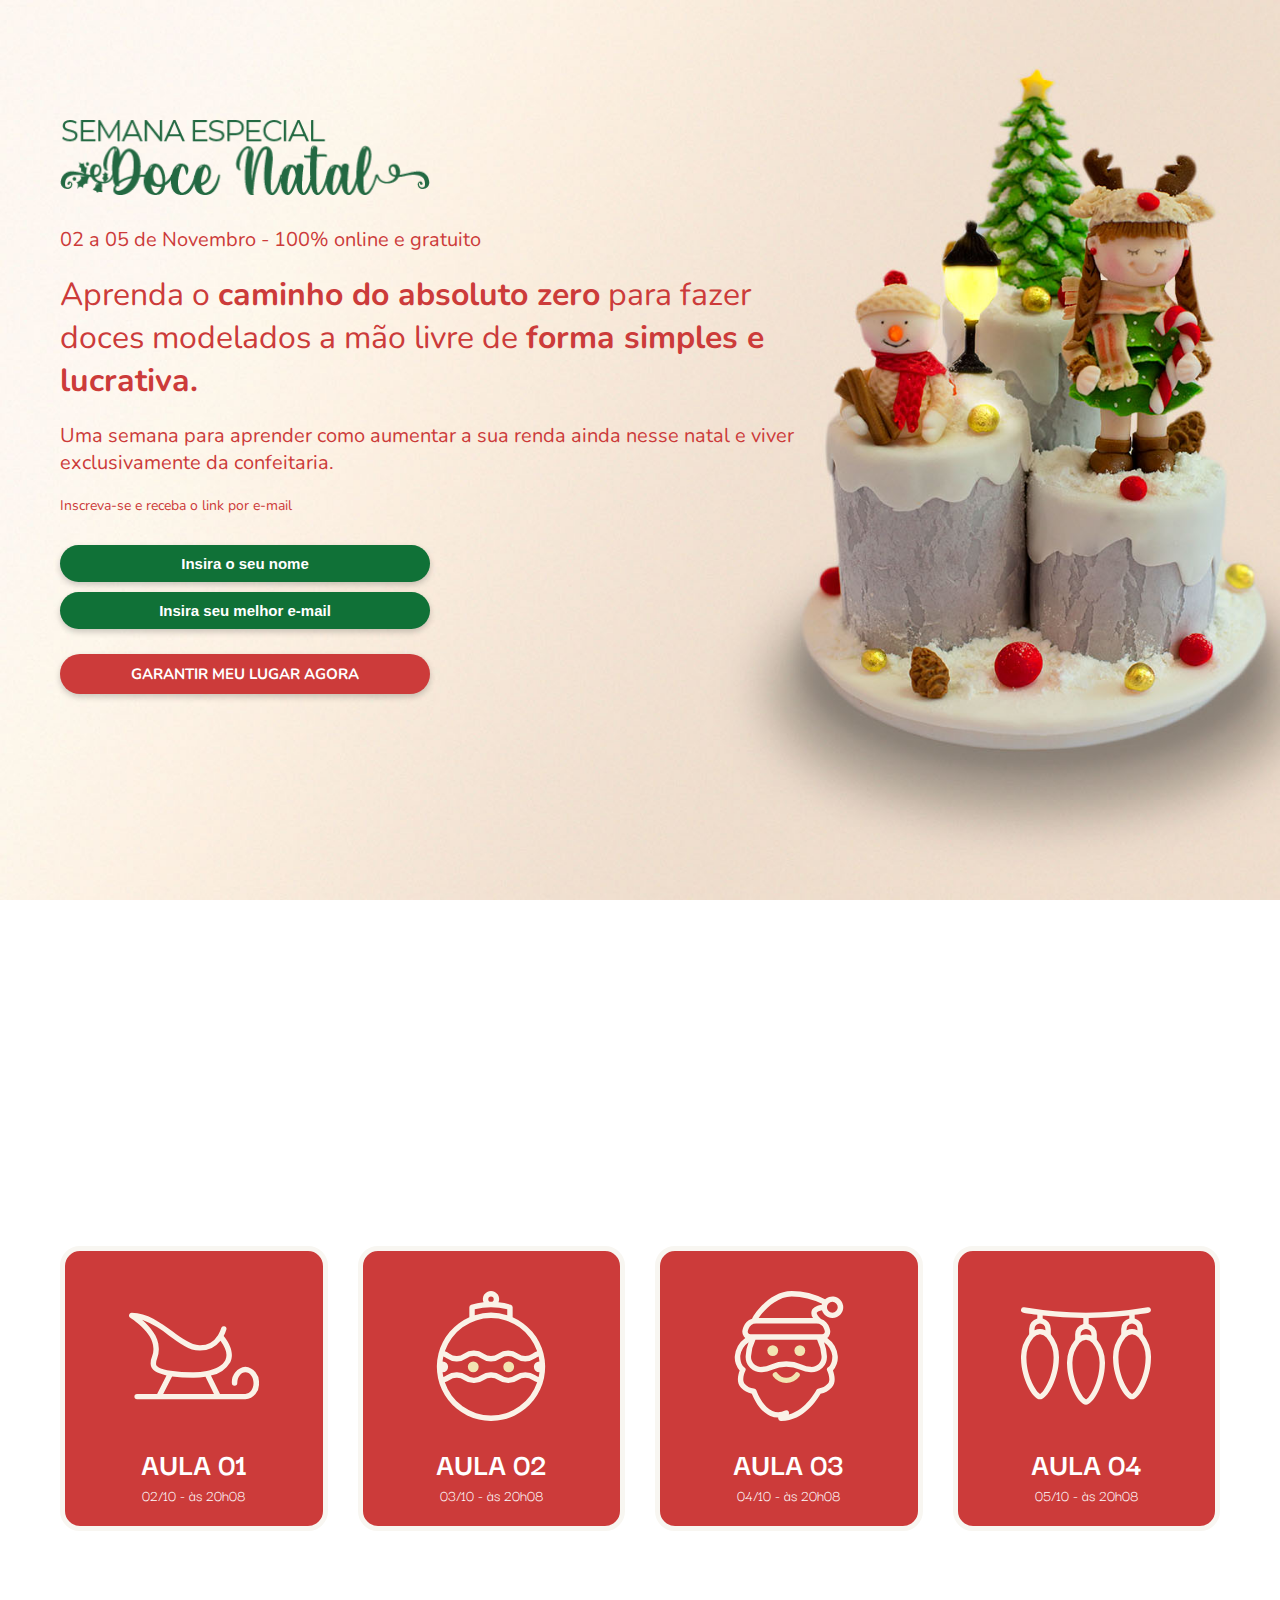
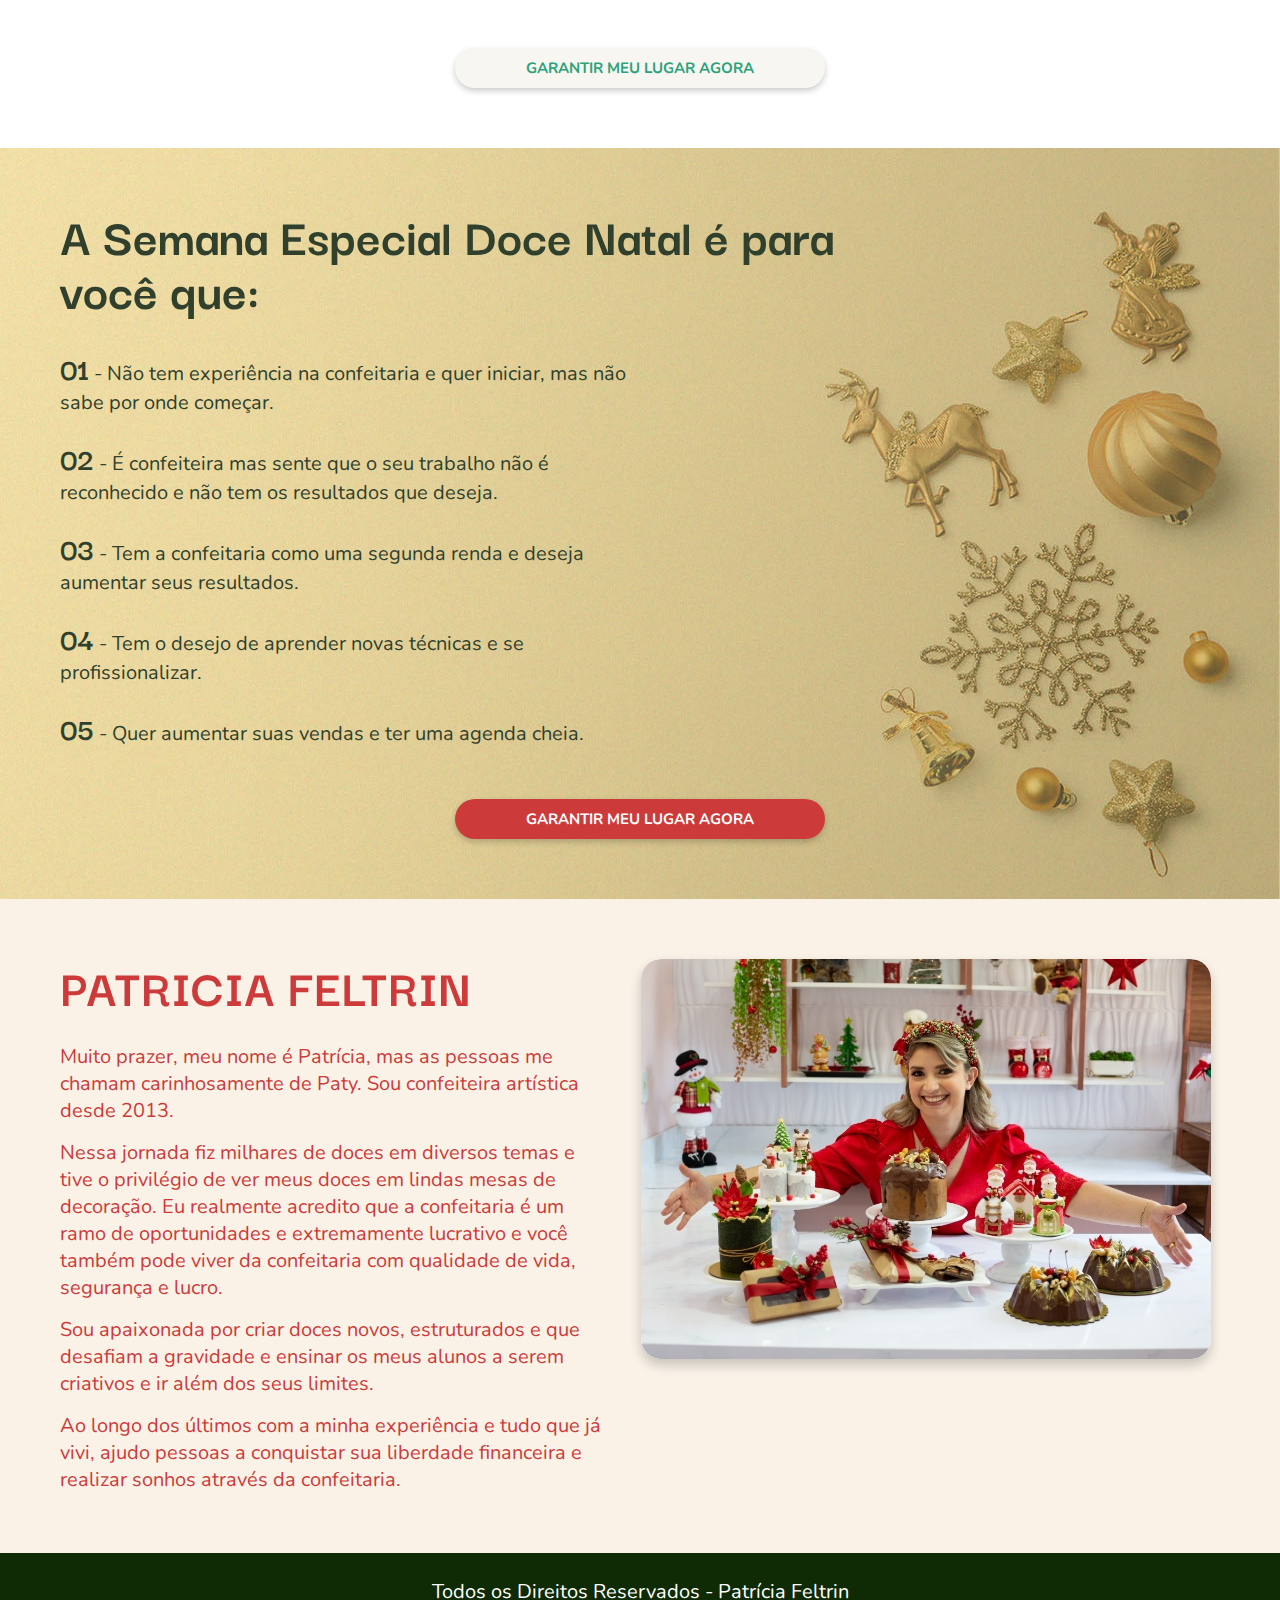
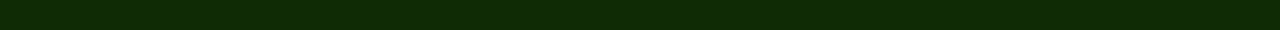
==== inscricao.html @ 96a902b5 "initial commit" ====
<!DOCTYPE html>
<html lang="pt-BR">

<head>
    <meta charset="UTF-8">
    <meta http-equiv="X-UA-Compatible" content="IE=edge">
    <meta name="viewport" content="width=device-width, initial-scale=1.0">
    <link rel="stylesheet" href="css/style.min.css">
    <link rel="preconnect" href="https://fonts.googleapis.com">
    <link rel="preconnect" href="https://fonts.gstatic.com" crossorigin>
    <link href="https://fonts.googleapis.com/css2?family=Darker+Grotesque:wght@400;700;900&family=Nunito:wght@400;500;700&display=swap" rel="stylesheet">
    <meta name="theme-color" content="#FAF2E7">
    <meta name="description" content="Página de inscrição para o evento Semana Especial Doce Natal." />
    <meta name="keywords" content="Doces modelados, curso de doces, confetaria artística, confeitaria, renda extra, faturar confeitaria." />
    <meta property="og:url" content="https://patriciafeltrin.com.br/inscricao" />
    <meta property="og:title" content="Semana Especial Doce Natal" />
    <meta property="og:description" content="Página de inscrição para o evento Semana Especial Doce Natal." />
    <meta property="og:site_name" content="Patricia Feltrin" />
    <meta property="og:image" content="https://patriciafeltrin.com.br/assets/imgs/preview-captura.jpg" />
    <meta property="og:type" content="website" />
    <meta property="og:locale" content="pt_BR" />
    <link rel="icon" href="assets/imgs/favicon-cane.svg" sizes="62x62" type="image/png" />
    <title>Semana Especial Doce Natal</title>
    <!-- Facebook Pixel Code -->
    <script>
        !function (f, b, e, v, n, t, s) {
            if (f.fbq) return; n = f.fbq = function () {
                n.callMethod ?
                    n.callMethod.apply(n, arguments) : n.queue.push(arguments)
            };
            if (!f._fbq) f._fbq = n; n.push = n; n.loaded = !0; n.version = '2.0';
            n.queue = []; t = b.createElement(e); t.async = !0;
            t.src = v; s = b.getElementsByTagName(e)[0];
            s.parentNode.insertBefore(t, s)
        }(window, document, 'script',
            'https://connect.facebook.net/en_US/fbevents.js');
        fbq('init', '236448368024058');
        fbq('track', 'PageView');
    </script>
    <noscript><img height="1" width="1" style="display:none" src="https://www.facebook.com/tr?id=236448368024058&ev=PageView&noscript=1" /></noscript>
    <!-- End Facebook Pixel Code -->
</head>

<body>

    <header class="captura-header" id="save-form">
        <div class="grid-120">
            <div class="captura-header-text">
                <h1><img loading="lazy " src="assets/imgs/logo-green.png" alt="Semana Especial Doce Natal" title="Semana Especial Doce Natal"></h1>
                <p class="captura-text evento-date">02 a 05 de Novembro - 100% online e gratuito</p>
                <p class="captura-sub">Aprenda o <span>caminho do absoluto zero</span> para fazer doces modelados a mão livre de <span class="">forma simples e lucrativa.</span></p>
                <p class="captura-text">Uma semana para aprender como aumentar a sua renda ainda nesse natal e viver exclusivamente da confeitaria.</p>
                <p class="captura-text-small">Inscreva-se e receba o link por e-mail</p>
            </div>
            <div class="grid-120 no-padding">
                <form method="POST" action="https://marquesth2538.activehosted.com/proc.php" id="form_1" class="_form _form_1 _inline-form  _dark" novalidate>
                    <input type="hidden" name="u" value="1" />
                    <input type="hidden" name="f" value="1" />
                    <input type="hidden" name="s" />
                    <input type="hidden" name="c" value="0" />
                    <input type="hidden" name="m" value="0" />
                    <input type="hidden" name="act" value="sub" />
                    <input type="hidden" name="v" value="2" />
                    <div class="_form-content">
                        <div class="_form_element _x69408921 _full_width input-nome ">
                            <div class="_field-wrapper">
                                <input type="text" id="firstname" name="firstname" placeholder="Insira o seu nome" />
                            </div>
                        </div>
                        <div class="_form_element _x46191404 _full_width input-email">
                            <div class="_field-wrapper">
                                <input type="text" id="email" name="email" placeholder="Insira seu melhor e-mail" required />
                            </div>
                        </div>
                        <div class="_button-wrapper _full_width form-button">
                            <button id="_form_1_submit" class="_submit btn-captura" type="submit">
                                Garantir meu lugar agora
                            </button>
                        </div>
                        <div class="_clear-element">
                        </div>
                    </div>
                    <div class="_form-thank-you" style="display:none;">
                    </div>
                </form>
            </div>
        </div>
    </header>

    <section class="section-semana">
        <div class="grid-120">
            <div class="section-semana-text">
                <h1 class="captura-title">Entenda como essa semana pode te ajudar</h1>
                <p class="captura-text">O Natal é uma data <span class="captura-bold">extremamente lucrativa</span> e ainda dá tempo de terminar esse ano com o <span class="captura-bold">pé direito e grandes resultados</span></p>
                <p class="captura-text">Aprender a modelar doces a mão livre pode ser mais fácil do que você imagina, mesmo para quem está iniciando do <span class="captura-bold">absoluto zero.</span></p>
            </div>
            <ul class="semana-list">
                <li class="semana-item">
                    <img loading="lazy" src="assets/imgs/treno.svg" alt="Imagem aula 01">
                    <p class="item-title">Aula 01</p>
                    <p class="item-text">02/10 - às 20h08</p>
                </li>
                <li class="semana-item">
                    <img loading="lazy" src="assets/imgs/bolinha.svg" alt="Imagem aula 02">
                    <p class="item-title">Aula 02</p>
                    <p class="item-text">03/10 - às 20h08</p>
                </li>
                <li class="semana-item">
                    <img loading="lazy" src="assets/imgs/noel.svg" alt="Imagem aula 03">
                    <p class="item-title">Aula 03</p>
                    <p class="item-text">04/10 - às 20h08</p>
                </li>
                <li class="semana-item">
                    <img loading="lazy" src="assets/imgs/lights.svg" alt="Imagem aula 04">
                    <p class="item-title">Aula 04</p>
                    <p class="item-text">05/10 - às 20h08</p>
                </li>
            </ul>
            <p class="captura-text">É justamente isso que você vai aprender na Semana Especial Doce Natal.</p>
            <a href="#save-form" class="btn-captura btn-green" rel="noopener" data-scroll="scroll">Garantir meu lugar agora</a>
        </div>
    </section>

    <section class="section-persona">
        <div class="grid-120">
            <h1 class="captura-title">A Semana Especial Doce Natal é para você que:</h1>
            <ul class="persona-lista">
                <li class="persona-item">
                    <p class="captura-text"><span>01</span> - Não tem experiência na confeitaria e quer iniciar, mas não sabe por onde começar.</p>
                </li>
                <li class="persona-item">
                    <p class="captura-text"><span>02</span> - É confeiteira mas sente que o seu trabalho não é reconhecido e não tem os resultados que deseja.</p>
                </li>
                <li class="persona-item">
                    <p class="captura-text"><span>03</span> - Tem a confeitaria como uma segunda renda e deseja aumentar seus resultados.</p>
                </li>
                <li class="persona-item">
                    <p class="captura-text"><span>04</span> - Tem o desejo de aprender novas técnicas e se profissionalizar.</p>
                </li>
                <li class="persona-item">
                    <p class="captura-text"><span>05</span> - Quer aumentar suas vendas e ter uma agenda cheia.</p>
                </li>
            </ul>
            <a href="#save-form" class="btn-captura" rel="noopener" data-scroll="scroll">Garantir meu lugar agora</a>
        </div>

    </section>

    <section class="section-captura-sobre">
        <div class="grid-120">
            <div class="section-sobre-text">
                <h1 class="captura-title">Patricia Feltrin</h1>
                <p class="captura-text">Muito prazer, meu nome é Patrícia, mas as pessoas me chamam carinhosamente de Paty. Sou confeiteira artística desde 2013.</p>
                <p class="captura-text">Nessa jornada fiz milhares de doces em diversos temas e tive o privilégio de ver meus doces em lindas mesas de decoração. Eu realmente acredito que a confeitaria é um ramo de oportunidades e extremamente lucrativo e você também pode viver da confeitaria com qualidade de vida, segurança e lucro.</p>
                <p class="captura-text">Sou apaixonada por criar doces novos, estruturados e que desafiam a gravidade e ensinar os meus alunos a serem criativos e ir além dos seus limites.</p>
                <p class="captura-text">Ao longo dos últimos com a minha experiência e tudo que já vivi, ajudo pessoas a conquistar sua liberdade financeira e realizar sonhos através da confeitaria.</p>
            </div>
            <img src="assets/imgs/expert.jpg" alt="Patricia Feltrin">
        </div>
    </section>

    <footer>Todos os Direitos Reservados - Patrícia Feltrin</footer>
    <script src="js/main.js"></script>
    <script type="text/javascript">
        window.cfields = [];
        window._show_thank_you = function (id, message, trackcmp_url, email) {
            var form = document.getElementById('_form_' + id + '_'), thank_you = form.querySelector('._form-thank-you');
            form.querySelector('._form-content').style.display = 'none';
            thank_you.innerHTML = message;
            thank_you.style.display = 'block';
            const vgoAlias = typeof visitorGlobalObjectAlias === 'undefined' ? 'vgo' : visitorGlobalObjectAlias;
            var visitorObject = window[vgoAlias];
            if (email && typeof visitorObject !== 'undefined') {
                visitorObject('setEmail', email);
                visitorObject('update');
            } else if (typeof (trackcmp_url) != 'undefined' && trackcmp_url) {
                // Site tracking URL to use after inline form submission.
                _load_script(trackcmp_url);
            }
            if (typeof window._form_callback !== 'undefined') window._form_callback(id);
        };
        window._show_error = function (id, message, html) {
            var form = document.getElementById('_form_' + id + '_'), err = document.createElement('div'), button = form.querySelector('button'), old_error = form.querySelector('._form_error');
            if (old_error) old_error.parentNode.removeChild(old_error);
            err.innerHTML = message;
            err.className = '_error-inner _form_error _no_arrow';
            var wrapper = document.createElement('div');
            wrapper.className = '_form-inner';
            wrapper.appendChild(err);
            button.parentNode.insertBefore(wrapper, button);
            document.querySelector('[id^="_form"][id$="_submit"]').disabled = false;
            if (html) {
                var div = document.createElement('div');
                div.className = '_error-html';
                div.innerHTML = html;
                err.appendChild(div);
            }
        };
        window._load_script = function (url, callback) {
            var head = document.querySelector('head'), script = document.createElement('script'), r = false;
            script.type = 'text/javascript';
            script.charset = 'utf-8';
            script.src = url;
            if (callback) {
                script.onload = script.onreadystatechange = function () {
                    if (!r && (!this.readyState || this.readyState == 'complete')) {
                        r = true;
                        callback();
                    }
                };
            }
            head.appendChild(script);
        };
        (function () {
            if (window.location.search.search("excludeform") !== -1) return false;
            var getCookie = function (name) {
                var match = document.cookie.match(new RegExp('(^|; )' + name + '=([^;]+)'));
                return match ? match[2] : null;
            }
            var setCookie = function (name, value) {
                var now = new Date();
                var time = now.getTime();
                var expireTime = time + 1000 * 60 * 60 * 24 * 365;
                now.setTime(expireTime);
                document.cookie = name + '=' + value + '; expires=' + now + ';path=/';
            }
            var addEvent = function (element, event, func) {
                if (element.addEventListener) {
                    element.addEventListener(event, func);
                } else {
                    var oldFunc = element['on' + event];
                    element['on' + event] = function () {
                        oldFunc.apply(this, arguments);
                        func.apply(this, arguments);
                    };
                }
            }
            var _removed = false;
            var form_to_submit = document.getElementById('_form_1_');
            var allInputs = form_to_submit.querySelectorAll('input, select, textarea'), tooltips = [], submitted = false;

            var getUrlParam = function (name) {
                var regexStr = '[\?&]' + name + '=([^&#]*)';
                var results = new RegExp(regexStr, 'i').exec(window.location.href);
                return results != undefined ? decodeURIComponent(results[1]) : false;
            };

            for (var i = 0; i < allInputs.length; i++) {
                var regexStr = "field\\[(\\d+)\\]";
                var results = new RegExp(regexStr).exec(allInputs[i].name);
                if (results != undefined) {
                    allInputs[i].dataset.name = window.cfields[results[1]];
                } else {
                    allInputs[i].dataset.name = allInputs[i].name;
                }
                var fieldVal = getUrlParam(allInputs[i].dataset.name);

                if (fieldVal) {
                    if (allInputs[i].dataset.autofill === "false") {
                        continue;
                    }
                    if (allInputs[i].type == "radio" || allInputs[i].type == "checkbox") {
                        if (allInputs[i].value == fieldVal) {
                            allInputs[i].checked = true;
                        }
                    } else {
                        allInputs[i].value = fieldVal;
                    }
                }
            }

            var remove_tooltips = function () {
                for (var i = 0; i < tooltips.length; i++) {
                    tooltips[i].tip.parentNode.removeChild(tooltips[i].tip);
                }
                tooltips = [];
            };
            var remove_tooltip = function (elem) {
                for (var i = 0; i < tooltips.length; i++) {
                    if (tooltips[i].elem === elem) {
                        tooltips[i].tip.parentNode.removeChild(tooltips[i].tip);
                        tooltips.splice(i, 1);
                        return;
                    }
                }
            };
            var create_tooltip = function (elem, text) {
                var tooltip = document.createElement('div'), arrow = document.createElement('div'), inner = document.createElement('div'), new_tooltip = {};
                if (elem.type != 'radio' && elem.type != 'checkbox') {
                    tooltip.className = '_error';
                    arrow.className = '_error-arrow';
                    inner.className = '_error-inner';
                    inner.innerHTML = text;
                    tooltip.appendChild(arrow);
                    tooltip.appendChild(inner);
                    elem.parentNode.appendChild(tooltip);
                } else {
                    tooltip.className = '_error-inner _no_arrow';
                    tooltip.innerHTML = text;
                    elem.parentNode.insertBefore(tooltip, elem);
                    new_tooltip.no_arrow = true;
                }
                new_tooltip.tip = tooltip;
                new_tooltip.elem = elem;
                tooltips.push(new_tooltip);
                return new_tooltip;
            };
            var resize_tooltip = function (tooltip) {
                var rect = tooltip.elem.getBoundingClientRect();
                var doc = document.documentElement, scrollPosition = rect.top - ((window.pageYOffset || doc.scrollTop) - (doc.clientTop || 0));
                if (scrollPosition < 40) {
                    tooltip.tip.className = tooltip.tip.className.replace(/ ?(_above|_below) ?/g, '') + ' _below';
                } else {
                    tooltip.tip.className = tooltip.tip.className.replace(/ ?(_above|_below) ?/g, '') + ' _above';
                }
            };
            var resize_tooltips = function () {
                if (_removed) return;
                for (var i = 0; i < tooltips.length; i++) {
                    if (!tooltips[i].no_arrow) resize_tooltip(tooltips[i]);
                }
            };
            var validate_field = function (elem, remove) {
                var tooltip = null, value = elem.value, no_error = true;
                remove ? remove_tooltip(elem) : false;
                if (elem.type != 'checkbox') elem.className = elem.className.replace(/ ?_has_error ?/g, '');
                if (elem.getAttribute('required') !== null) {
                    if (elem.type == 'radio' || (elem.type == 'checkbox' && /any/.test(elem.className))) {
                        var elems = form_to_submit.elements[elem.name];
                        if (!(elems instanceof NodeList || elems instanceof HTMLCollection) || elems.length <= 1) {
                            no_error = elem.checked;
                        }
                        else {
                            no_error = false;
                            for (var i = 0; i < elems.length; i++) {
                                if (elems[i].checked) no_error = true;
                            }
                        }
                        if (!no_error) {
                            tooltip = create_tooltip(elem, "Por favor, selecione uma opção.");
                        }
                    } else if (elem.type == 'checkbox') {
                        var elems = form_to_submit.elements[elem.name], found = false, err = [];
                        no_error = true;
                        for (var i = 0; i < elems.length; i++) {
                            if (elems[i].getAttribute('required') === null) continue;
                            if (!found && elems[i] !== elem) return true;
                            found = true;
                            elems[i].className = elems[i].className.replace(/ ?_has_error ?/g, '');
                            if (!elems[i].checked) {
                                no_error = false;
                                elems[i].className = elems[i].className + ' _has_error';
                                err.push("Marcar %s é necessário".replace("%s", elems[i].value));
                            }
                        }
                        if (!no_error) {
                            tooltip = create_tooltip(elem, err.join('<br/>'));
                        }
                    } else if (elem.tagName == 'SELECT') {
                        var selected = true;
                        if (elem.multiple) {
                            selected = false;
                            for (var i = 0; i < elem.options.length; i++) {
                                if (elem.options[i].selected) {
                                    selected = true;
                                    break;
                                }
                            }
                        } else {
                            for (var i = 0; i < elem.options.length; i++) {
                                if (elem.options[i].selected && !elem.options[i].value) {
                                    selected = false;
                                }
                            }
                        }
                        if (!selected) {
                            elem.className = elem.className + ' _has_error';
                            no_error = false;
                            tooltip = create_tooltip(elem, "Por favor, selecione uma opção.");
                        }
                    } else if (value === undefined || value === null || value === '') {
                        elem.className = elem.className + ' _has_error';
                        no_error = false;
                        tooltip = create_tooltip(elem, "Este campo é necessário.");
                    }
                }
                if (no_error && elem.name == 'email') {
                    if (!value.match(/^[\+_a-z0-9-'&=]+(\.[\+_a-z0-9-']+)*@[a-z0-9-]+(\.[a-z0-9-]+)*(\.[a-z]{2,})$/i)) {
                        elem.className = elem.className + ' _has_error';
                        no_error = false;
                        tooltip = create_tooltip(elem, "Digite um e-mail válido");
                    }
                }
                if (no_error && /date_field/.test(elem.className)) {
                    if (!value.match(/^\d\d\d\d-\d\d-\d\d$/)) {
                        elem.className = elem.className + ' _has_error';
                        no_error = false;
                        tooltip = create_tooltip(elem, "Digite uma data válida.");
                    }
                }
                tooltip ? resize_tooltip(tooltip) : false;
                return no_error;
            };
            var needs_validate = function (el) {
                if (el.getAttribute('required') !== null) {
                    return true
                }
                if (el.name === 'email' && el.value !== "") {
                    return true
                }
                return false
            };
            var validate_form = function (e) {
                var err = form_to_submit.querySelector('._form_error'), no_error = true;
                if (!submitted) {
                    submitted = true;
                    for (var i = 0, len = allInputs.length; i < len; i++) {
                        var input = allInputs[i];
                        if (needs_validate(input)) {
                            if (input.type == 'text') {
                                addEvent(input, 'blur', function () {
                                    this.value = this.value.trim();
                                    validate_field(this, true);
                                });
                                addEvent(input, 'input', function () {
                                    validate_field(this, true);
                                });
                            } else if (input.type == 'radio' || input.type == 'checkbox') {
                                (function (el) {
                                    var radios = form_to_submit.elements[el.name];
                                    for (var i = 0; i < radios.length; i++) {
                                        addEvent(radios[i], 'click', function () {
                                            validate_field(el, true);
                                        });
                                    }
                                })(input);
                            } else if (input.tagName == 'SELECT') {
                                addEvent(input, 'change', function () {
                                    validate_field(this, true);
                                });
                            } else if (input.type == 'textarea') {
                                addEvent(input, 'input', function () {
                                    validate_field(this, true);
                                });
                            }
                        }
                    }
                }
                remove_tooltips();
                for (var i = 0, len = allInputs.length; i < len; i++) {
                    var elem = allInputs[i];
                    if (needs_validate(elem)) {
                        if (elem.tagName.toLowerCase() !== "select") {
                            elem.value = elem.value.trim();
                        }
                        validate_field(elem) ? true : no_error = false;
                    }
                }
                if (!no_error && e) {
                    e.preventDefault();
                }
                resize_tooltips();
                return no_error;
            };
            addEvent(window, 'resize', resize_tooltips);
            addEvent(window, 'scroll', resize_tooltips);
            window._old_serialize = null;
            if (typeof serialize !== 'undefined') window._old_serialize = window.serialize;
            _load_script("//d3rxaij56vjege.cloudfront.net/form-serialize/0.3/serialize.min.js", function () {
                window._form_serialize = window.serialize;
                if (window._old_serialize) window.serialize = window._old_serialize;
            });
            var form_submit = function (e) {
                e.preventDefault();
                if (validate_form()) {
                    // use this trick to get the submit button & disable it using plain javascript
                    document.querySelector('#_form_1_submit').disabled = true;
                    var serialized = _form_serialize(document.getElementById('_form_1_')).replace(/%0A/g, '\\n');
                    var err = form_to_submit.querySelector('._form_error');
                    err ? err.parentNode.removeChild(err) : false;
                    _load_script('https://marquesth2538.activehosted.com/proc.php?' + serialized + '&jsonp=true');
                }
                return false;
            };
            addEvent(form_to_submit, 'submit', form_submit);
        })();

    </script>

</body>

</html>
---- css/style.min.css ----
*{margin:0;padding:0;-webkit-box-sizing:border-box;box-sizing:border-box}html{font-size:62.5%}body{width:100%;font-size:1.6rem}li,ol,ul{list-style:none}a{text-decoration:none}.mask-svg{position:absolute;width:0;height:0}h1,h2,h3{font-family:"Darker Grotesque",Arial,Helvetica,sans-serif;color:#fff}p{font-family:Nunito,sans-serif;color:#fff}.grid-120{width:100%;max-width:120rem;margin:0 auto;padding:0 2rem}.grid-container{width:100%;max-width:158rem;margin:0 auto;padding:0 2rem}.btn{display:-webkit-box;display:-ms-flexbox;display:flex;-webkit-box-pack:center;-ms-flex-pack:center;justify-content:center;-webkit-box-align:center;-ms-flex-align:center;align-items:center;max-width:42rem;min-height:6rem;padding:2rem;background:#2aa27a;line-height:1;font-size:3.2rem;font-family:"Darker Grotesque",Arial,Helvetica,sans-serif;font-weight:900;text-align:center;text-transform:uppercase;color:#f8f6f1;-webkit-box-shadow:0 15px 35px #0000001a;box-shadow:0 15px 35px #0000001a;border-radius:14px;-webkit-transition:background .15s ease-in-out;transition:background .15s ease-in-out}.btn:hover{background:#36d6a1}.shadow-wrap{position:relative;-webkit-filter:drop-shadow(0 20px 20px rgba(0, 0, 0, .102));filter:drop-shadow(0 20px 20px rgba(0, 0, 0, .102));z-index:10}.shadow-wrap-2{position:relative;-webkit-filter:drop-shadow(0 20px 20px rgba(0, 0, 0, .25));filter:drop-shadow(0 20px 20px rgba(0, 0, 0, .25));z-index:8}.shadow-wrap-3{position:relative;-webkit-filter:drop-shadow(0 -20px 20px rgba(0, 0, 0, .2));filter:drop-shadow(0 -20px 20px rgba(0, 0, 0, .2));z-index:10}.header-vendas{display:-webkit-box;display:-ms-flexbox;display:flex;min-height:120rem;background:url(../assets/imgs/herobg.jpg);background-repeat:no-repeat;background-position:55% center;-webkit-clip-path:url(#dobra1);clip-path:url(#dobra1)}.promessa{margin-top:20rem}.promessa-text{max-width:70rem}.title{font-family:"Darker Grotesque",Arial,Helvetica,sans-serif;font-size:6rem;font-weight:900;line-height:1;text-transform:uppercase}.sub-title{font-size:3.2rem;margin-top:2rem;line-height:1.2;font-weight:700}.sub-text{font-size:2.4rem;font-weight:400}.title-text{font-size:2rem;margin-top:3rem}.promessa .btn{margin-top:3rem}.section-connection{display:-webkit-box;display:-ms-flexbox;display:flex;-webkit-box-align:center;-ms-flex-align:center;align-items:center;margin-top:-12rem;background:url(../assets/imgs/connectionbg.jpg);background-repeat:no-repeat;background-position:60% center;min-height:100rem;-webkit-clip-path:url(#dobra2);clip-path:url(#dobra2);padding:20rem 0 0}.connection{display:-webkit-box;display:-ms-flexbox;display:flex;-webkit-box-pack:end;-ms-flex-pack:end;justify-content:flex-end;text-align:right;margin-top:-20rem;padding:0 3rem}.connection-text{max-width:54rem}.about-section{background:#00a970 url(../assets/imgs/expert-bg.jpg);background-repeat:no-repeat;background-position:right top;min-height:160rem;margin-top:-10rem;padding:10rem 2rem 30rem}.about{display:-webkit-box;display:-ms-flexbox;display:flex;-webkit-box-pack:justify;-ms-flex-pack:justify;justify-content:space-between;-webkit-box-align:start;-ms-flex-align:start;align-items:flex-start;margin-top:13rem;gap:6rem}.about-text{-ms-flex-negative:2;flex-shrink:2;max-width:60rem}.about-text h1{margin-bottom:3rem}.about-text p+p{margin-top:2.5rem;padding:0 2}.expert-picture{margin-top:-10rem;max-width:84rem;min-width:40%}.mid-banner{background:#fff;padding:2rem 2rem;max-width:130rem;margin:2rem auto 5rem auto;border-radius:10px}.mid-banner p{text-align:center;color:#00a870;font-size:3.2rem;font-weight:700}.number{font-family:"Darker Grotesque",Arial,Helvetica,sans-serif;font-size:25rem;line-height:1;font-weight:900}.path{display:-webkit-box;display:-ms-flexbox;display:flex;gap:8rem;margin-top:2.5rem}.path:nth-of-type(2){gap:5rem}.path-text{display:-webkit-box;display:-ms-flexbox;display:flex;-webkit-box-orient:vertical;-webkit-box-direction:normal;-ms-flex-direction:column;flex-direction:column;-webkit-box-pack:center;-ms-flex-pack:center;justify-content:center;margin-top:2rem}.path-text .title-text{margin:2rem 0 0 0;max-width:60rem}.transicao{margin-top:-30rem;background:#ea3975;min-height:24rem;-webkit-clip-path:url(#dobra3);clip-path:url(#dobra3)}.curso{background:#f13b78 url(../assets/imgs/super-background.jpg);background-repeat:no-repeat;padding:2rem 0 6rem 0;width:100%}.bg-wrapper-curso-text .grid-container{display:-webkit-box;display:-ms-flexbox;display:flex;-webkit-box-pack:end;-ms-flex-pack:end;justify-content:flex-end}.curso-text{text-align:right;max-width:60rem;margin-top:20rem}.lista .title{text-align:center;margin-top:12rem}.lista-itens{display:grid;grid-template-columns:repeat(auto-fit,minmax(20rem,32rem));-webkit-box-pack:center;-ms-flex-pack:center;justify-content:center;-webkit-box-align:start;-ms-flex-align:start;align-items:flex-start;gap:4rem;margin-top:5rem}.item{min-height:64rem;background:#ac1246;-webkit-box-shadow:0 15px 25px rgba(116,14,56,.502);box-shadow:0 15px 25px rgba(116,14,56,.502);border-radius:10px}.item .item-text{padding:2rem}.exclusivos .title,.item .title{font-size:3.2rem;margin-top:0;font-weight:700;text-transform:capitalize}.item-text .title-text{display:-webkit-box;display:-ms-flexbox;display:flex;-webkit-box-align:center;-ms-flex-align:center;align-items:center;gap:1rem}.title-text span{display:-webkit-box;display:-ms-flexbox;display:flex;-webkit-box-pack:center;-ms-flex-pack:center;justify-content:center;-webkit-box-align:center;-ms-flex-align:center;align-items:center;-webkit-box-flex:0;-ms-flex:0 0;flex:0 0;font-family:Nunito,sans-serif;font-size:2rem;font-weight:700;background:#fff;border-radius:50%;min-width:2.7rem;height:2.5rem;color:#b1335e}.item img{width:100%;border-radius:10px}.exclusivos-imgs{display:-webkit-box;display:-ms-flexbox;display:flex;width:100%;max-width:125rem;-webkit-box-pack:center;-ms-flex-pack:center;justify-content:center;-webkit-box-align:center;-ms-flex-align:center;align-items:center;-ms-flex-wrap:wrap;flex-wrap:wrap;gap:.4rem;margin:3rem auto 0 auto}.exclusivos img{width:100%;max-width:30rem;border-radius:10px;-webkit-box-shadow:0 0 10px #ac1246;box-shadow:0 0 10px #ac1246}.exclusivos .title{width:100%;max-width:122rem;background:#ac1246;text-align:center;padding:1rem;border-radius:10px}.comunidade-section{margin-top:20rem}.comunidade-text{max-width:55rem}.comunidade-text .title-text:nth-of-type(2){margin-top:1rem}.checklist-section{margin-top:18rem}.checklist .title{text-align:center}.checklist-lista{max-width:130rem;margin:10rem auto 0 auto}.check-item-left{display:-webkit-box;display:-ms-flexbox;display:flex;-webkit-box-pack:center;-ms-flex-pack:center;justify-content:center;-webkit-box-align:center;-ms-flex-align:center;align-items:center;gap:3rem;margin-bottom:10rem}.check-item-left:nth-of-type(2){-webkit-box-orient:horizontal;-webkit-box-direction:reverse;-ms-flex-direction:row-reverse;flex-direction:row-reverse}.check-item-left .title{text-align:left}.check-item-left .title-text{margin-top:1rem}.check-item-left img{min-width:28rem;width:100%;max-width:60rem}.checklist-lista .check-item-left .number{font-size:12.5rem}.bonus .title{max-width:125rem;text-align:center;margin:0 auto}.bonus-item{display:-webkit-box;display:-ms-flexbox;display:flex;-webkit-box-align:center;-ms-flex-align:center;align-items:center;max-width:130rem;margin:10rem auto 0 auto;padding:2rem;background:#ac1246;border-radius:10px;gap:6rem}.bonus-item-text{-ms-flex-negative:3;flex-shrink:3}.bonus-item svg{min-width:10rem;max-width:15rem;margin-left:5rem}.bonus-item+.bonus-item{margin:4rem auto 0 auto}.bonus-item-text .title-text{margin-top:2rem;font-size:2.5rem}.bonus-item-text .sub-title{font-family:"Darker Grotesque",Arial,Helvetica,sans-serif;font-size:4rem;margin-top:.5rem}#plus,#plus2,#plus3,#plus4{fill:#ff70a0}.oferta-section{background:#00a870;padding:10rem 2rem}.transicao2{background:#00a870;-webkit-clip-path:url(#dobra4);clip-path:url(#dobra4);margin-top:-60rem;min-height:60rem}.oferta-section .title{text-align:center}.bold-span{font-family:"Darker Grotesque",Arial,Helvetica,sans-serif;font-size:6rem;font-weight:700}.preco{margin:4rem auto 0 auto;max-width:60rem}.preco-antigo{text-align:center}.preco-novo{max-width:36rem;margin:3rem auto 3rem auto;padding:1rem;border:4px solid #ff2e74;border-radius:10px;text-align:center}.preco .btn{margin:0 auto;background:#f43b7a;-webkit-transition:background .15s ease-in-out;transition:background .15s ease-in-out}.preco .btn:hover{background:#fd6d9d}span.regular{font-weight:400}.preco-novo p{font-size:2rem;font-weight:400}.preco-novo p:nth-of-type(2){margin-top:-2rem}.preco-novo p:nth-of-type(3) span{font-weight:700}.oferta-section .mid-banner{max-width:120rem;margin-top:6rem;background:#ff70a0}.oferta-section .mid-banner p{color:#fff}.video{max-width:108rem;margin:5rem auto 0 auto}.aspect-ratio{position:relative;padding-bottom:56.25%}.aspect-ratio iframe{position:absolute;top:0;left:0;width:100%;height:100%;-webkit-box-shadow:0 0 25px #005337;box-shadow:0 0 25px #005337;border-radius:10px}.depoimentos{margin:6rem 0 6rem 0}.depoimentos-lista{display:grid;grid-template-columns:repeat(auto-fit,minmax(14rem,40rem));-webkit-box-pack:center;-ms-flex-pack:center;justify-content:center;-webkit-box-align:center;-ms-flex-align:center;align-items:center;gap:3rem}.depoimento-item{background:#fff;padding:0 1rem;border-radius:10px;-webkit-box-shadow:0 0 30px rgba(0,0,0,.3);box-shadow:0 0 30px rgba(0,0,0,.3)}.depoimento-item img{width:100%}.position-span{position:relative}.strike-in-span{display:block;position:absolute;width:115px;top:50%;left:0;-webkit-transform:rotate(172deg);transform:rotate(172deg);height:3px;background:red;z-index:5}.garantia-section{display:-webkit-box;display:-ms-flexbox;display:flex;gap:1rem;margin:10rem 0}.garantia-section svg{min-width:22rem;width:60%}.garantia-text{-ms-flex-negative:2;flex-shrink:2}.garantia-text .title{text-align:left}.garantia-text .title-text{margin-top:2rem}.a{fill:#fff}.b{fill:#ba3362}.c{fill:#f43b7a}.d{fill:#ff70a0}footer{padding:2.5rem 2rem;background:#0f2b05;text-align:center;color:#fff;font-family:Nunito,sans-serif;font-size:2rem}.captura-title{font-family:"Darker Grotesque",Arial,Helvetica,sans-serif;font-size:5.4rem;font-weight:700;color:#fff;line-height:1}.captura-text.evento-date{margin:2rem 0 0 0}.captura-sub{font-family:Nunito,sans-serif;font-size:3.2rem;font-weight:400}.captura-text{font-family:Nunito,sans-serif;font-size:2rem;color:#fff}span.captura-bold{font-weight:700}.captura-text-small{font-family:Nunito,sans-serif;font-size:1.4rem}.grid-120.no-padding{padding:0}.btn-captura{display:block;font-family:Nunito,sans-serif;-webkit-appearance:none;-moz-appearance:none;appearance:none;outline:0;background:#cc3b3a;border-radius:20px;border:none;-webkit-box-shadow:0 3px 6px rgba(0,0,0,.2);box-shadow:0 3px 6px rgba(0,0,0,.2);color:#fff;cursor:pointer;font-size:1.5rem;font-weight:700;padding:1rem 2rem;text-transform:uppercase;-webkit-transition:all 125ms ease-in-out;transition:all 125ms ease-in-out;text-align:center;outline:0;max-width:37rem;width:100%}.btn-captura.btn-green{background:#f8f6f1;color:#2aa27a}.btn-captura:hover{-webkit-transform:scale(1.05);transform:scale(1.05)}.captura-header{background:url(../assets/imgs/hero-captura-desktop.jpg);min-height:100vh;background-size:cover;background-position:75% 100%;background-repeat:no-repeat;padding:2rem 0}.captura-header .grid-120{margin:3rem auto 0}.captura-header .sub-text{margin:1.5rem 0 0}.captura-header-text{width:66%;margin:10rem 0 0 0}.captura-header-text img{display:block;width:100%;max-width:37rem;margin:0 0 3rem 0}.captura-header-text h1,.captura-header-text p{color:#cc3b3a}.captura-header .grid-120 .sub-title{font-weight:400}.captura-header .captura-sub span{font-weight:700}.captura-header p+p{margin:2rem 0 0}#email,#firstname{background:#107137;border-radius:20px;width:100%;max-width:37rem;padding:1rem 2rem;text-align:center;border:none;-webkit-box-shadow:0 3px 6px rgba(0,0,0,.2);box-shadow:0 3px 6px rgba(0,0,0,.2);outline:0;-webkit-transition:all 125ms ease-in-out;transition:all 125ms ease-in-out;font-size:1.5rem;font-weight:700;color:#fff}#email:focus,#firstname:focus{border:none}#email::-webkit-input-placeholder,#firstname::-webkit-input-placeholder{font-size:1.5rem;font-weight:700;color:#fff}#email::-moz-placeholder,#firstname::-moz-placeholder{font-size:1.5rem;font-weight:700;color:#fff}#email:-ms-input-placeholder,#firstname:-ms-input-placeholder{font-size:1.5rem;font-weight:700;color:#fff}#email::-ms-input-placeholder,#firstname::-ms-input-placeholder{font-size:1.5rem;font-weight:700;color:#fff}#email::placeholder,#firstname::placeholder{font-size:1.5rem;font-weight:700;color:#fff}.input-nome+.input-email{margin:1rem 0 0 0}.form-button{margin:2.5rem 0 0 0}.section-semana{background:url(../assets/imgs/section-semana-desktop.jpg);background-attachment:fixed;background-position:right center;background-repeat:no-repeat;background-size:cover;padding:6rem 0}.section-semana-text h1{margin:0 0 1.5rem 0}.section-semana-text p+p{margin:1.5rem 0 0 0}.section-semana-text{width:66%}.semana-list{display:grid;grid-template-columns:repeat(4,minmax(16rem,27rem));gap:3rem;margin:4rem 0}.semana-item{background:#cc3b3a;max-height:40rem;border-radius:20px;display:-webkit-box;display:-ms-flexbox;display:flex;-webkit-box-orient:vertical;-webkit-box-direction:normal;-ms-flex-direction:column;flex-direction:column;-webkit-box-pack:center;-ms-flex-pack:center;justify-content:center;-webkit-box-align:center;-ms-flex-align:center;align-items:center;border:5px solid #f8f6f1;padding:2rem 1.5rem}.semana-item img{margin:2rem 0;border-radius:10px}.semana-item .item-title{font-size:3.2rem;font-family:"Darker Grotesque",Arial,Helvetica,sans-serif;font-weight:700;text-transform:uppercase}.semana-item .item-text{font-size:1.6rem;font-family:"Darker Grotesque",Arial,Helvetica,sans-serif}.section-semana .btn-green{margin:5rem auto 0}.section-persona{background:url(../assets/imgs/section-persona-desktop.jpg);background-position:right 90%;background-repeat:no-repeat;padding:6rem 0}.section-persona h1{margin:0 0 3rem 0;width:70%}.section-persona h1,.section-persona p{color:#30402c}.persona-item span{font-family:"Darker Grotesque",Arial,Helvetica,sans-serif;font-size:3.2rem;font-weight:700}.persona-item{width:50%}.persona-item+.persona-item{margin:2rem 0 0 0}.section-persona .btn-captura{margin:5rem auto 0}.section-captura-sobre{background:#faf2e7;padding:6rem 0}.section-captura-sobre .grid-120{display:-webkit-box;display:-ms-flexbox;display:flex;gap:3rem}.section-sobre-text{width:47.5%}.section-sobre-text h1,.section-sobre-text p{color:#cc3b3a}.section-sobre-text .captura-title{text-transform:uppercase;margin:0 0 3rem 0}.section-sobre-text p+p{margin:1.5rem 0 0 0}.section-captura-sobre img{width:100%;max-width:57rem;max-height:40rem;border-radius:20px;-webkit-box-shadow:0 6px 12px rgba(0,0,0,.2);box-shadow:0 6px 12px rgba(0,0,0,.2)}.header-obrigado{min-height:80vh;background:linear-gradient(109deg,#f2e5b2,#dac6aa);text-align:center;padding:6rem 2rem}.header-obrigado .captura-title{text-transform:uppercase;margin:0 0 2rem 0}.header-obrigado h1,.header-obrigado p{color:#107137}.header-obrigado .video iframe{-webkit-box-shadow:0 6px 20px rgba(0,0,0,.4);box-shadow:0 6px 20px rgba(0,0,0,.4)}.header-obrigado .btn-captura{margin:4rem auto 0}.section-steps{background:linear-gradient(117deg,#107137,#30402c);padding:6rem 0}.section-steps .grid-120 .captura-title{margin:0 0 2rem 0}.section-steps .grid-120 p+p{margin:1.5rem 0 0 0}.section-steps .grid-120 p:nth-of-type(2){margin:1.5rem 0 3rem 0}.step-item{display:-webkit-box;display:-ms-flexbox;display:flex;-webkit-box-align:center;-ms-flex-align:center;align-items:center;gap:2rem;margin:2rem 0 0 0}.step-lista-block{display:block;background:-webkit-gradient(linear,left top,left bottom,from(#8afed7),to(#3bf4b6));background:linear-gradient(180deg,#8afed7,#3bf4b6);min-width:70px;height:25px}.section-steps .btn-captura{margin:6rem auto 0}@media only screen and (max-width:1024px){.header-vendas .promessa-text{max-width:60rem}.title{font-size:3.6rem}.sub-title{font-size:2.4rem}.title-text{font-size:2rem}.about-section{background:#019865}.about{-webkit-box-align:center;-ms-flex-align:center;align-items:center;-webkit-box-orient:vertical;-webkit-box-direction:reverse;-ms-flex-direction:column-reverse;flex-direction:column-reverse}.about-text{max-width:100%}.expert-picture{max-width:48rem;-ms-flex-item-align:center;align-self:center}.mid-banner{margin:4rem auto 5rem auto}.curso{background:#ea3975 url(../assets/imgs/full-bg.jpg);background-size:cover;margin-top:-1rem;padding:3rem 2rem}.bg-wrapper-curso-text .grid-container{-webkit-box-pack:start;-ms-flex-pack:start;justify-content:flex-start}.curso-text{max-width:100%;margin-top:0;text-align:left}.lista .title{margin-top:6rem}.lista-itens .item{min-height:52rem}.item-text .title{margin-top:1rem}.comunidade-section{margin-top:6rem}.comunidade-text{max-width:100%}.checklist-section{margin-top:6rem}.section-captura-sobre .grid-120{-webkit-box-orient:vertical;-webkit-box-direction:reverse;-ms-flex-direction:column-reverse;flex-direction:column-reverse;-webkit-box-align:center;-ms-flex-align:center;align-items:center}.section-sobre-text{width:90%}}@media only screen and (max-width:900px){.header-vendas{min-height:140rem;background:url(../assets/imgs/hero-mobile.jpg);background-repeat:no-repeat;background-size:cover;background-position:center 13%;padding:0 0 15rem 0}.promessa{margin-top:90rem}.section-connection{background:url(../assets/imgs/cake-mobile.jpg);background-repeat:no-repeat;background-size:cover;background-position:center 5%;padding:0 0 20rem 0;margin-top:-13rem}.connection-text{margin-top:100rem;max-width:100%;text-align:left}.about-section{margin-top:-15rem}.about{gap:3rem}.garantia-section{-webkit-box-orient:vertical;-webkit-box-direction:normal;-ms-flex-direction:column;flex-direction:column;gap:5rem;margin:6rem auto}.garantia-section svg{height:22rem;width:100%}.semana-list{grid-template-columns:repeat(2,minmax(12rem,27rem));-webkit-box-pack:center;-ms-flex-pack:center;justify-content:center;gap:2rem}.semana-item{padding:1.5rem 1rem}}@media only screen and (max-width:768px){.header-vendas{background:#fe69a1 url(../assets/imgs/hero-mobile.jpg);background-repeat:no-repeat;background-position:center top;background-size:cover}.promessa{margin-top:80rem}.connection-text{margin-top:95rem}.path{-webkit-box-orient:vertical;-webkit-box-direction:normal;-ms-flex-direction:column;flex-direction:column;-webkit-box-align:start;-ms-flex-align:start;align-items:flex-start;gap:1rem}.path:nth-of-type(2){gap:1rem}.exclusivos-imgs .title{max-width:32rem}.checklist-lista .check-item-left{-webkit-box-orient:vertical;-webkit-box-direction:normal;-ms-flex-direction:column;flex-direction:column;-webkit-box-align:start;-ms-flex-align:start;align-items:flex-start}.check-item-left img{-ms-flex-item-align:center;align-self:center}.bonus-item{-webkit-box-orient:vertical;-webkit-box-direction:normal;-ms-flex-direction:column;flex-direction:column;gap:2rem}.bonus-item-text{text-align:center}.bonus-item svg{margin-left:0}.captura-header{background:url(../assets/imgs/hero-captura-tablet.jpg);min-height:120rem;background-position:center 100%;background-repeat:no-repeat;padding:1rem 0}.captura-title{font-size:4rem}.captura-sub{font-size:2.8rem}.captura-text{font-size:1.6rem}.section-semana{background:url(../assets/imgs/section-semana-tablet.jpg);background-attachment:fixed;background-repeat:no-repeat;background-size:cover;background-position:85% 100%}.section-semana-text{width:80%}.section-persona{background:url(../assets/imgs/section-persona-tablet.jpg);background-position:80% 100%}.section-persona h1{width:90%}.persona-item{width:70%}}@media only screen and (device-width:1024px) and (device-height:1366px){.header-vendas{background-size:cover}}@media only screen and (max-width:480px){.header-vendas{background-size:auto;min-height:100rem}.promessa{margin-top:55rem}.number{font-size:20rem}.title{font-size:3.2rem}.sub-title{font-size:2.4rem}.title-text{font-size:1.6rem}.section-connection{background:url(../assets/imgs/cake-mobile.jpg),#f2236b;background-repeat:no-repeat;background-position:center 0;background-size:auto;margin-top:-10rem;padding:0 0 5rem 0;min-height:85rem}.connection-text{margin-top:63rem}.mid-banner{margin:4rem auto 0 auto}.mid-banner p{font-size:2.4rem}.expert-picture{max-width:32rem;width:100%}.check-item-left{margin-bottom:10rem}.bonus-item-text .title{font-size:2.8rem}.bonus-item-text .sub-title{font-size:2rem}.bonus-item .title-text{font-size:1.6rem}.bonus-item{margin:4rem auto 0 auto}.oferta-section{padding:6rem 2rem}.garantia-section{margin:4rem auto;gap:1.5rem}.captura-header{background:url(../assets/imgs/hero-captura-mobile.jpg);min-height:110rem;background-position:center 100%;background-repeat:no-repeat;padding:1rem 0}.captura-header-text{width:100%;margin:6rem 0 0 0}.captura-header-text .captura-sub{font-size:2rem}.section-semana{background:url(../assets/imgs/section-semana-mobile.jpg);background-attachment:fixed;background-repeat:no-repeat;background-position:center 100%;background-size:cover}.semana-item{min-height:25rem}.semana-item img{width:10rem;margin:2rem 0;border-radius:10px}.section-semana-text{width:100%}.section-persona{background:url(../assets/imgs/section-persona-mobile.jpg);background-position:center 100%;background-repeat:no-repeat}.section-persona h1{width:100%}.persona-item{width:100%}.section-captura-sobre .grid-120{gap:3rem}.section-sobre-text{width:100%}.section-captura-sobre .grid-120 img{max-width:32rem}}@media only screen and (max-width:360px){.check-item-left{margin-bottom:6rem}.lista-itens .item{min-height:30rem}}
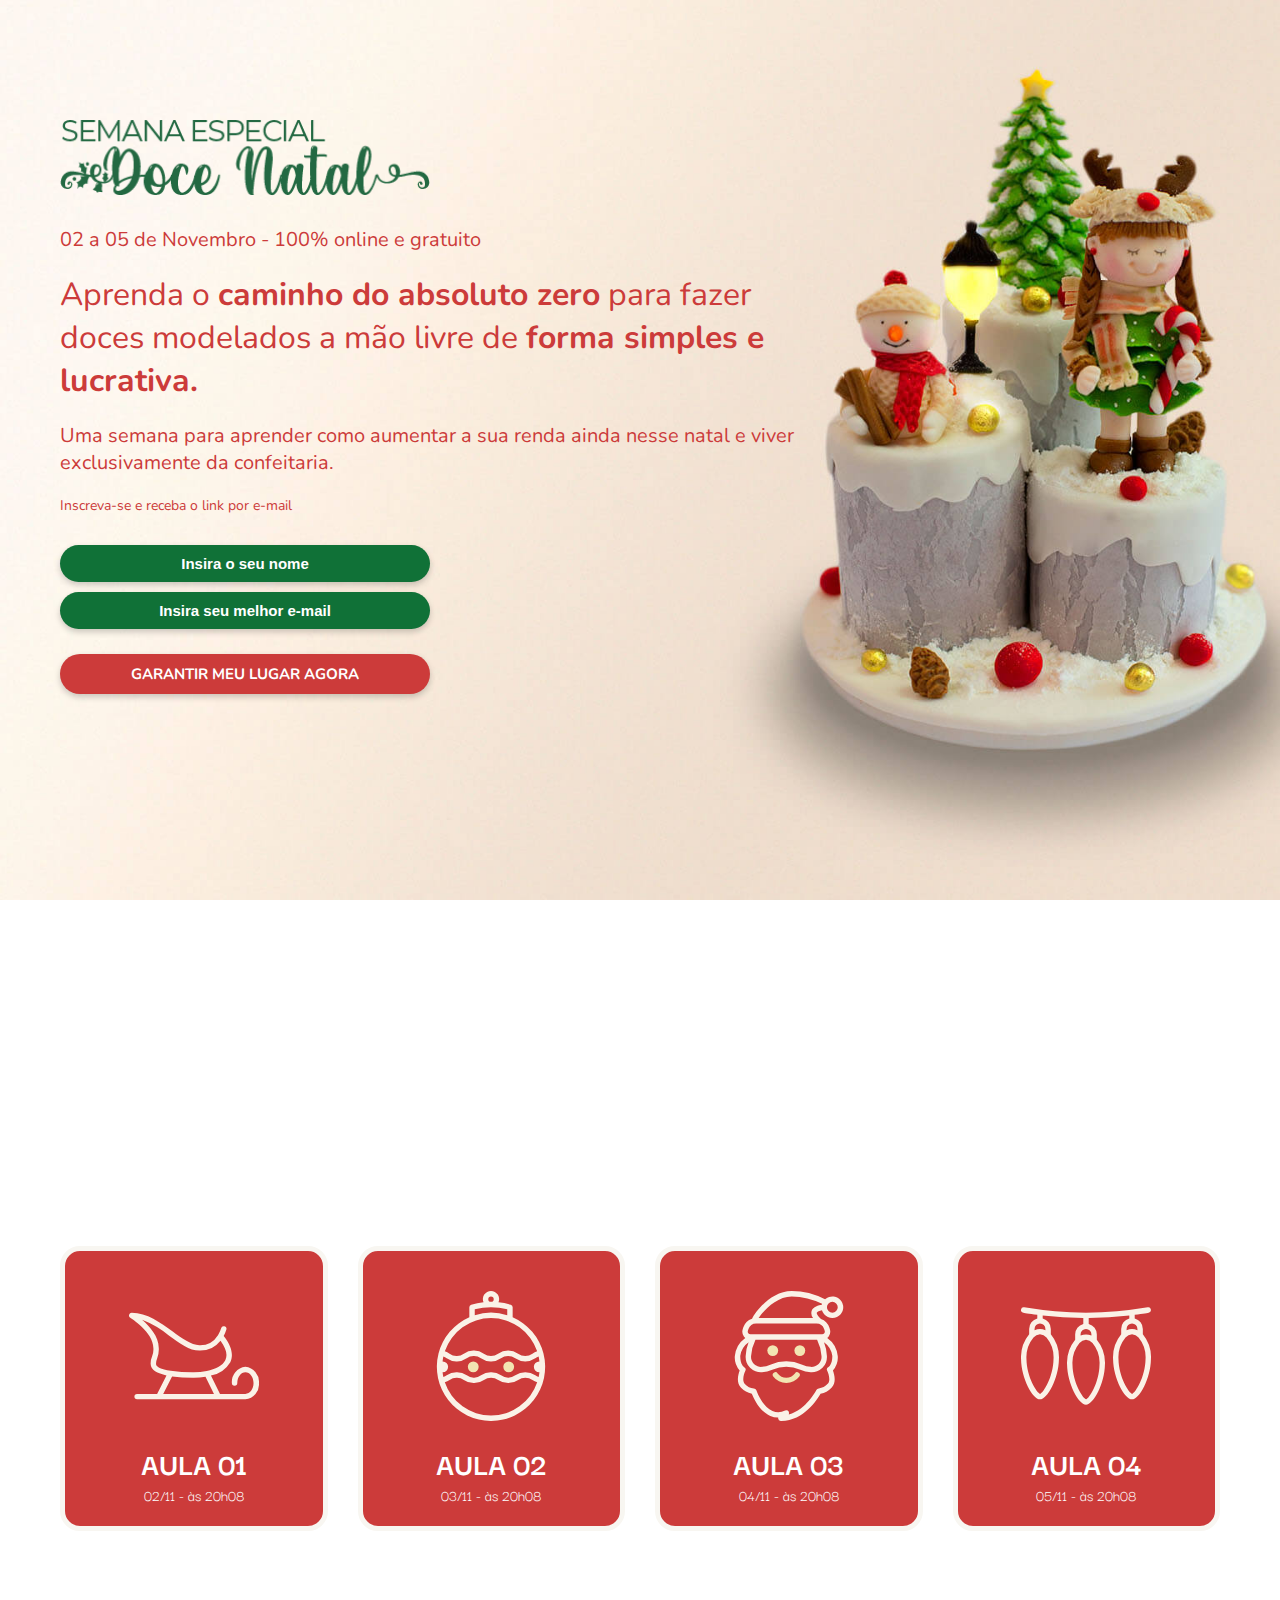
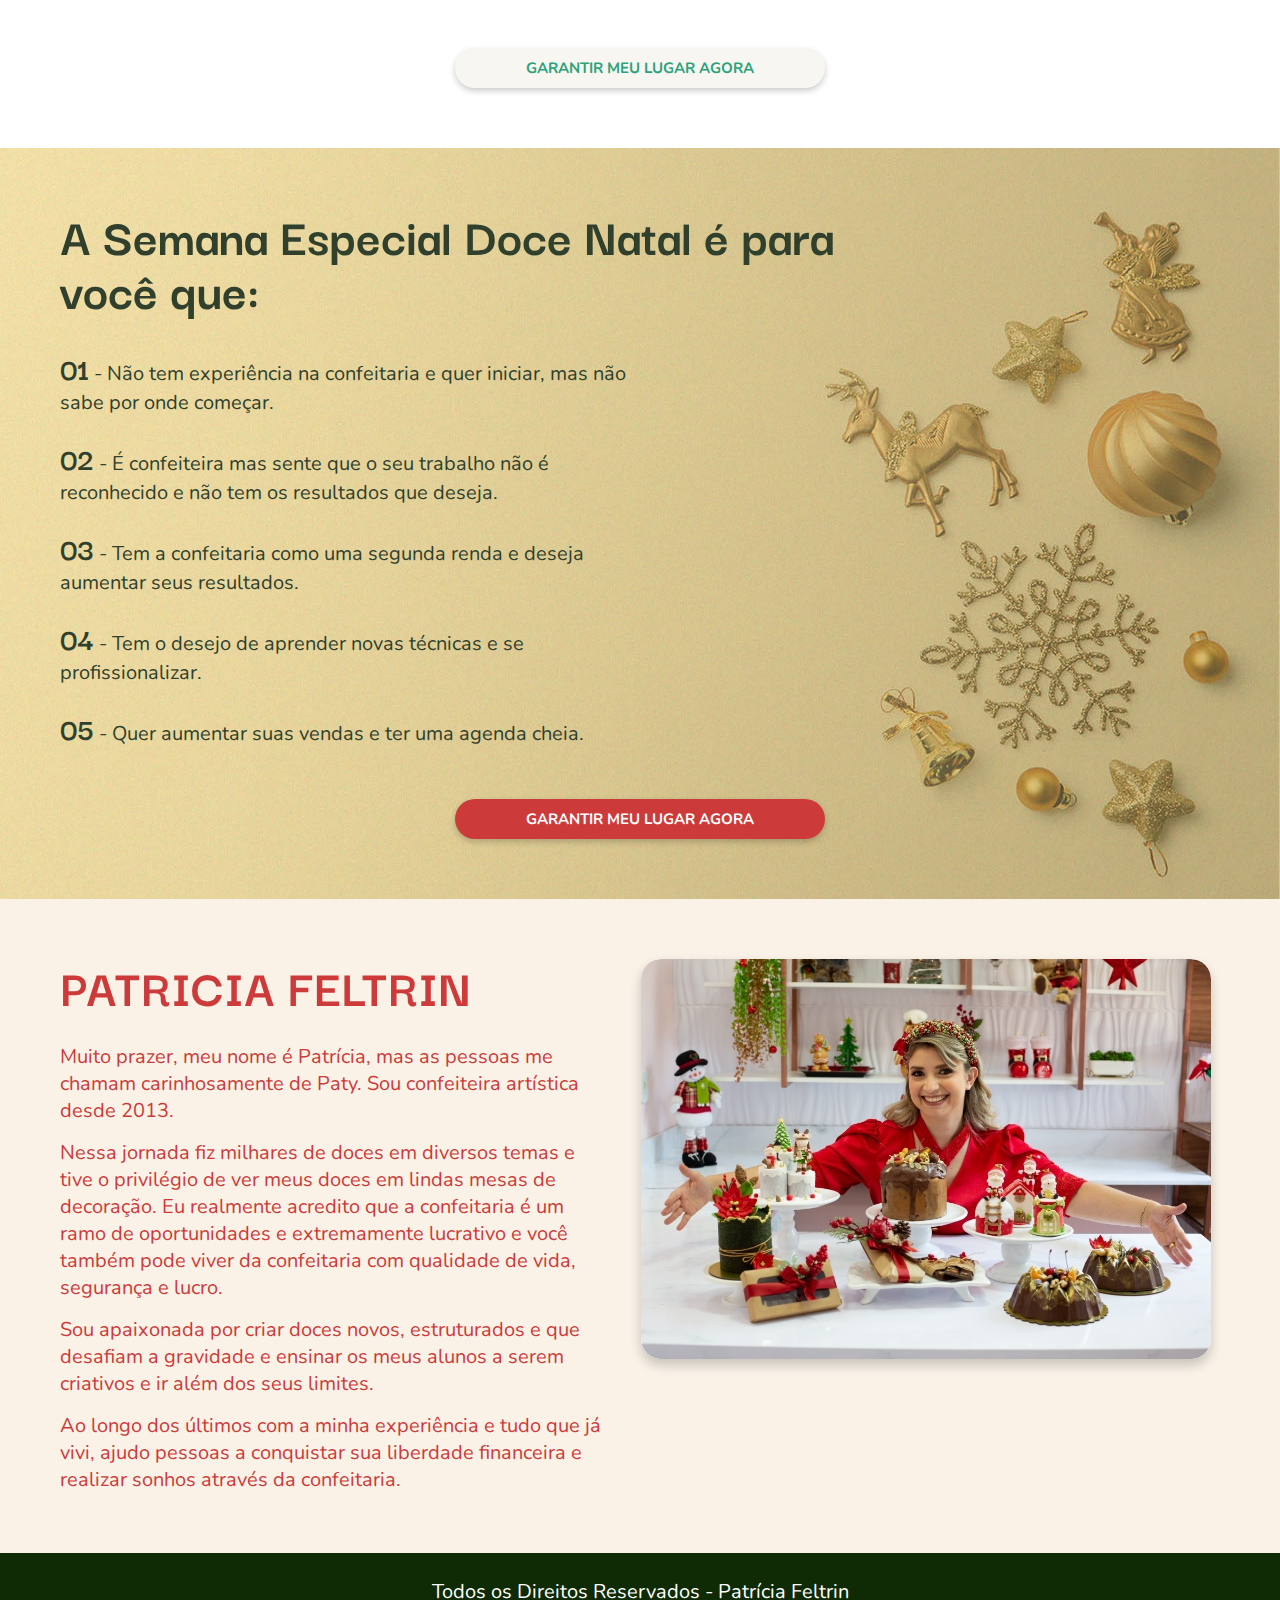
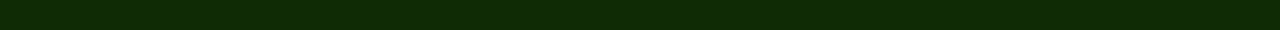
==== commit a390149c: "fix" ====
--- a/inscricao.html
+++ b/inscricao.html
@@ -36,6 +36,9 @@
             'https://connect.facebook.net/en_US/fbevents.js');
         fbq('init', '236448368024058');
         fbq('track', 'PageView');
+
+        fbq('trackCustom', 'Captura');
+
     </script>
     <noscript><img height="1" width="1" style="display:none" src="https://www.facebook.com/tr?id=236448368024058&ev=PageView&noscript=1" /></noscript>
     <!-- End Facebook Pixel Code -->
@@ -98,22 +101,22 @@
                 <li class="semana-item">
                     <img loading="lazy" src="assets/imgs/treno.svg" alt="Imagem aula 01">
                     <p class="item-title">Aula 01</p>
-                    <p class="item-text">02/10 - às 20h08</p>
+                    <p class="item-text">02/11 - às 20h08</p>
                 </li>
                 <li class="semana-item">
                     <img loading="lazy" src="assets/imgs/bolinha.svg" alt="Imagem aula 02">
                     <p class="item-title">Aula 02</p>
-                    <p class="item-text">03/10 - às 20h08</p>
+                    <p class="item-text">03/11 - às 20h08</p>
                 </li>
                 <li class="semana-item">
                     <img loading="lazy" src="assets/imgs/noel.svg" alt="Imagem aula 03">
                     <p class="item-title">Aula 03</p>
-                    <p class="item-text">04/10 - às 20h08</p>
+                    <p class="item-text">04/11 - às 20h08</p>
                 </li>
                 <li class="semana-item">
                     <img loading="lazy" src="assets/imgs/lights.svg" alt="Imagem aula 04">
                     <p class="item-title">Aula 04</p>
-                    <p class="item-text">05/10 - às 20h08</p>
+                    <p class="item-text">05/11 - às 20h08</p>
                 </li>
             </ul>
             <p class="captura-text">É justamente isso que você vai aprender na Semana Especial Doce Natal.</p>
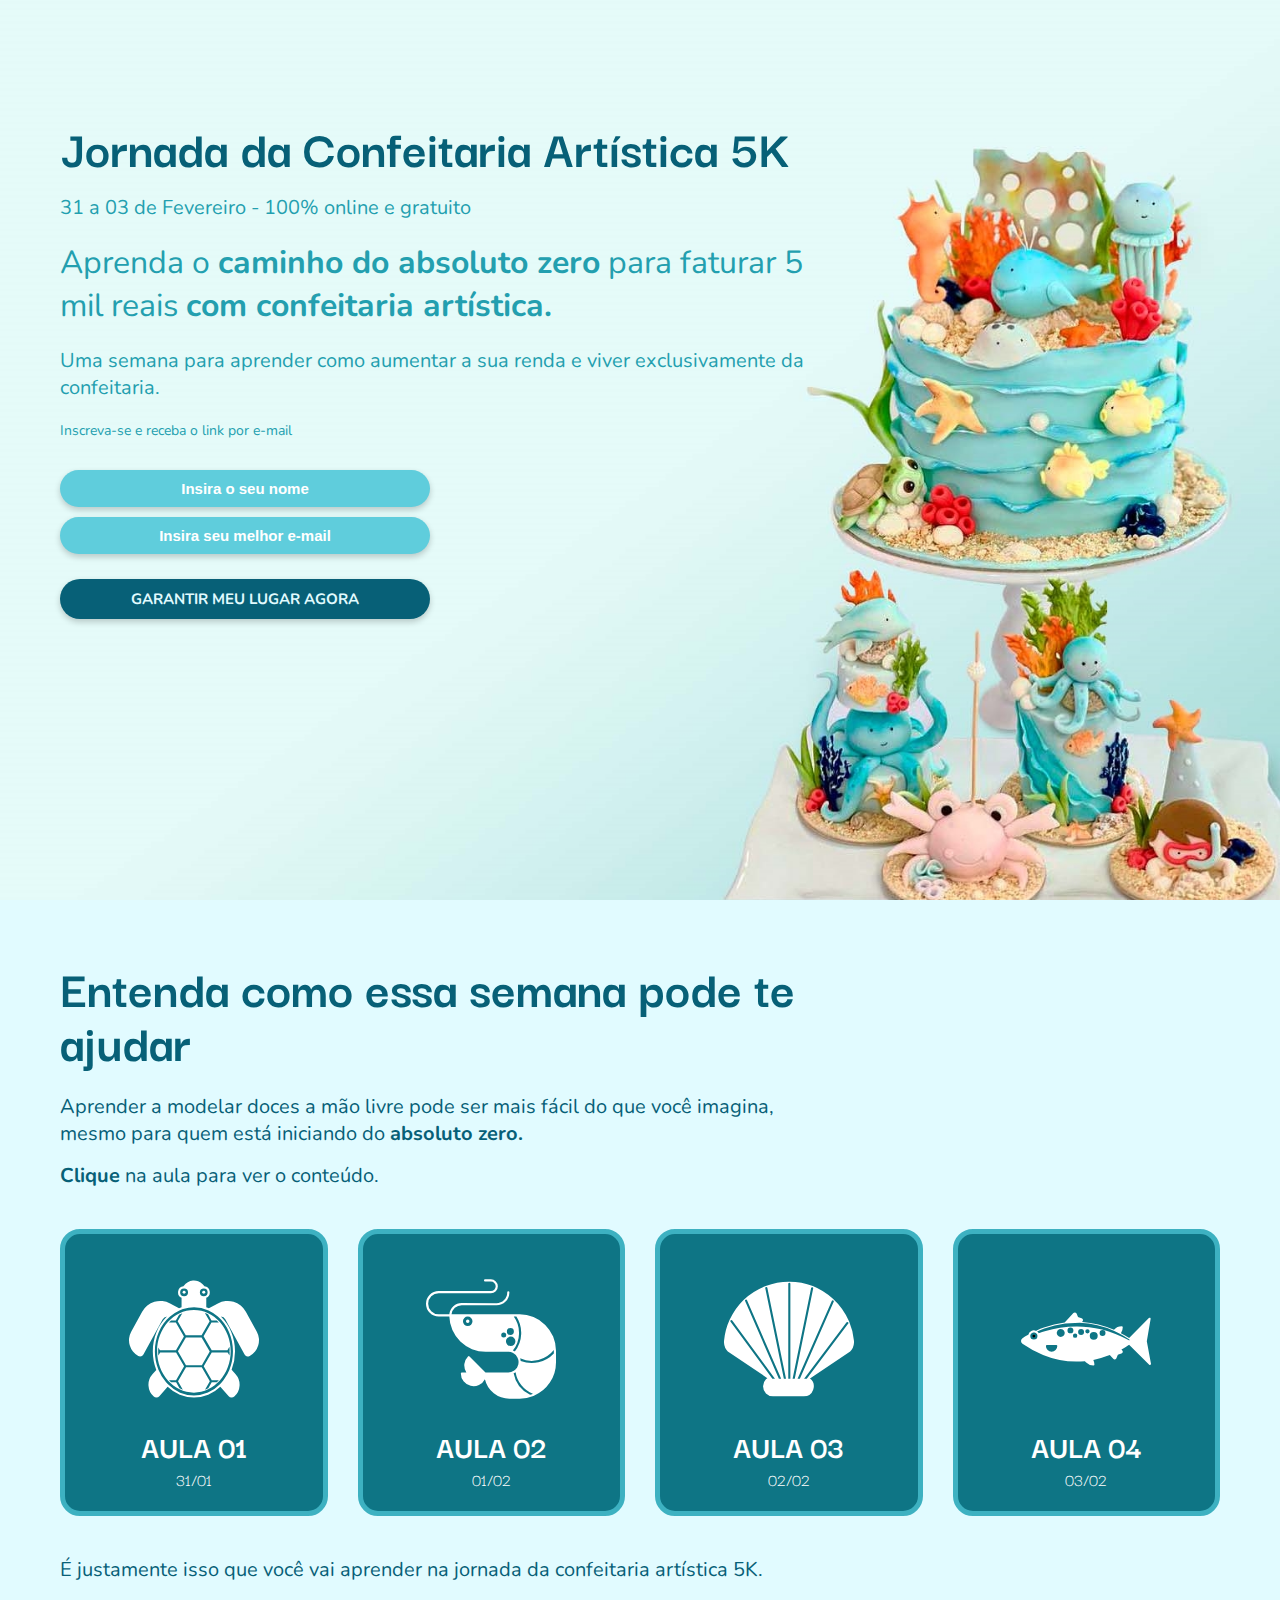
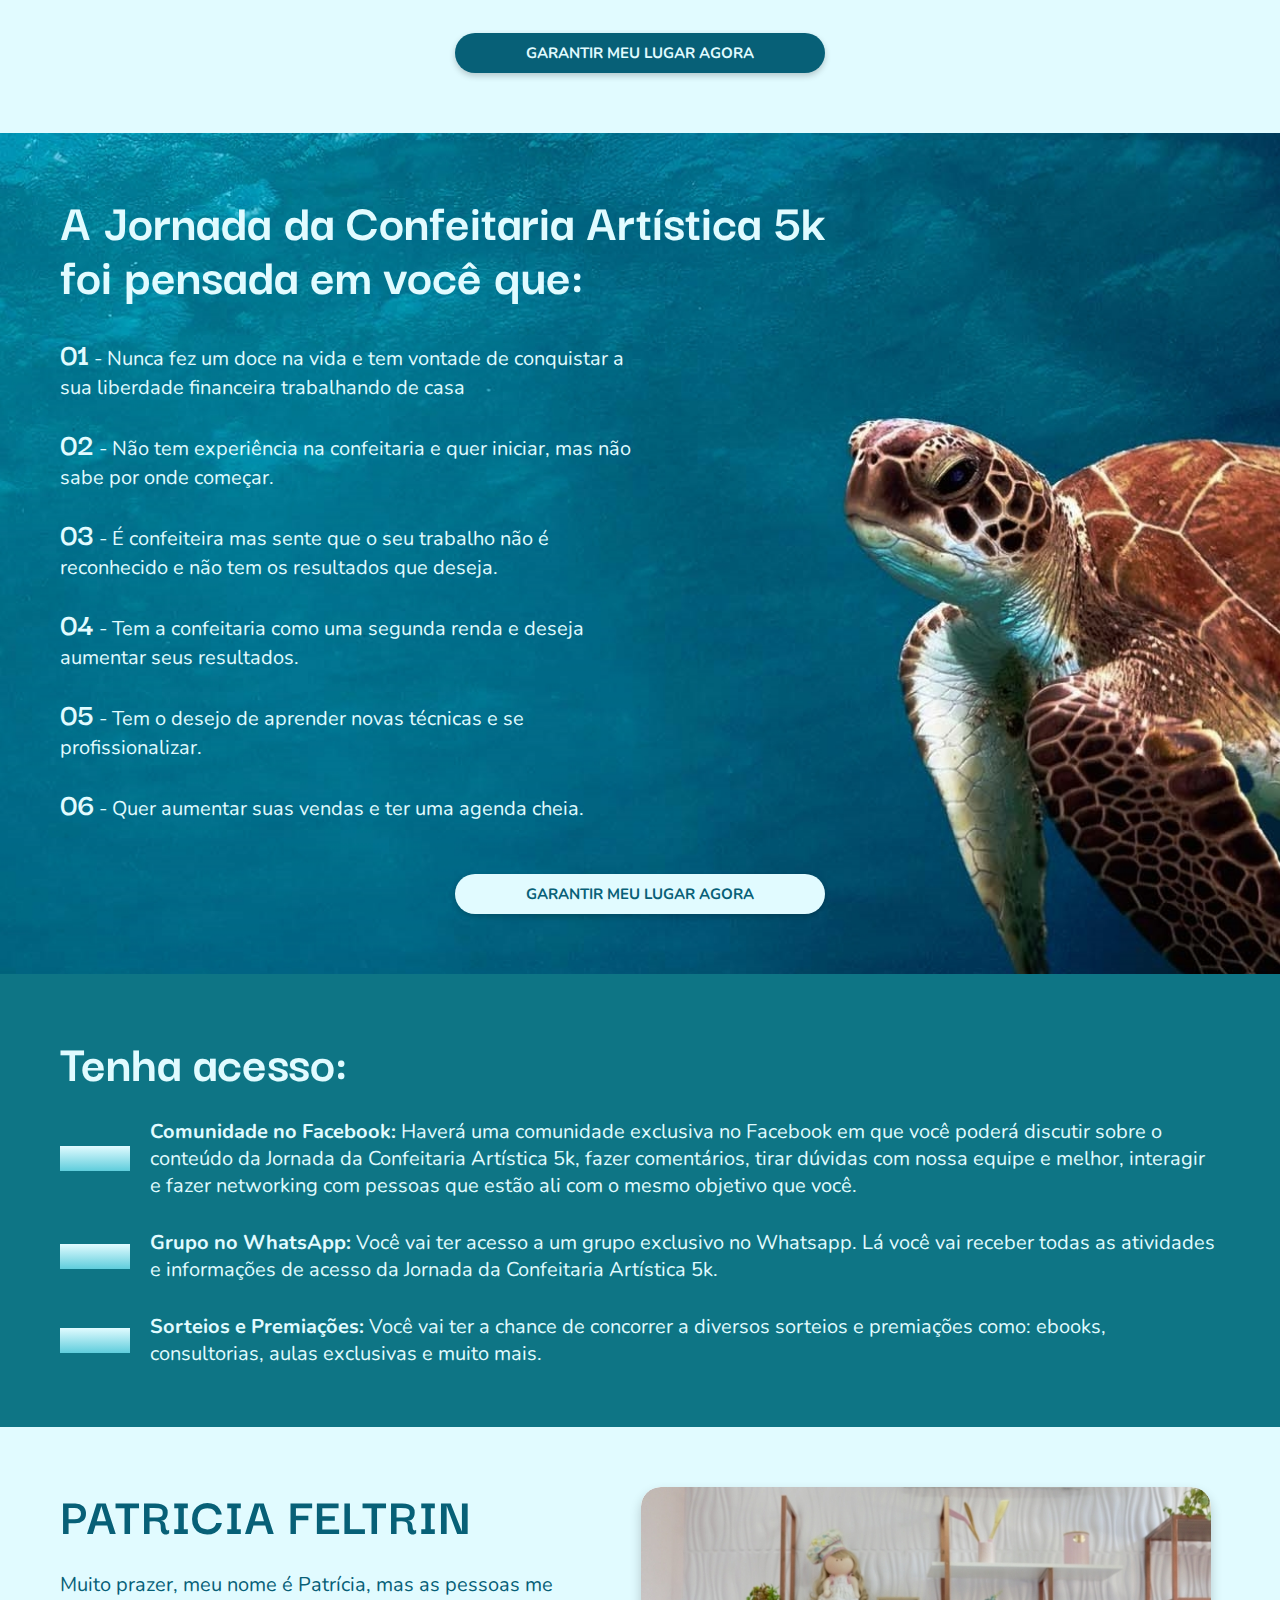
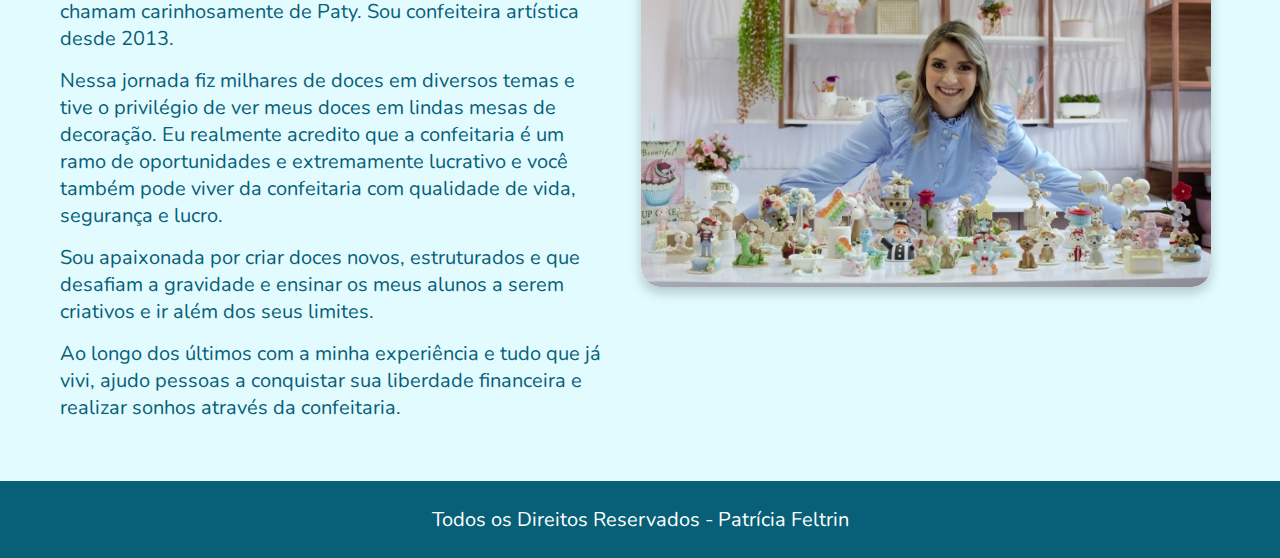
==== commit 7bd90011: "#" ====
--- a/inscricao.html
+++ b/inscricao.html
@@ -9,18 +9,18 @@
     <link rel="preconnect" href="https://fonts.googleapis.com">
     <link rel="preconnect" href="https://fonts.gstatic.com" crossorigin>
     <link href="https://fonts.googleapis.com/css2?family=Darker+Grotesque:wght@400;700;900&family=Nunito:wght@400;500;700&display=swap" rel="stylesheet">
-    <meta name="theme-color" content="#FAF2E7">
-    <meta name="description" content="Página de inscrição para o evento Semana Especial Doce Natal." />
+    <meta name="theme-color" content="#076077">
+    <meta name="description" content="Página de inscrição para o evento da Jornada Confeitaria Artística 5K." />
     <meta name="keywords" content="Doces modelados, curso de doces, confetaria artística, confeitaria, renda extra, faturar confeitaria." />
     <meta property="og:url" content="https://patriciafeltrin.com.br/inscricao" />
     <meta property="og:title" content="Semana Especial Doce Natal" />
-    <meta property="og:description" content="Página de inscrição para o evento Semana Especial Doce Natal." />
+    <meta property="og:description" content="ágina de inscrição para o evento da Jornada Confeitaria Artística 5K." />
     <meta property="og:site_name" content="Patricia Feltrin" />
-    <meta property="og:image" content="https://patriciafeltrin.com.br/assets/imgs/preview-captura.jpg" />
+    <meta property="og:image" content="https://patriciafeltrin.com.br/assets/imgs/preview-captura-sea.jpg" />
     <meta property="og:type" content="website" />
     <meta property="og:locale" content="pt_BR" />
-    <link rel="icon" href="assets/imgs/favicon-cane.svg" sizes="62x62" type="image/png" />
-    <title>Semana Especial Doce Natal</title>
+    <link rel="icon" href="assets/imgs/favicon-sea.svg" sizes="62x62" type="image/svg" />
+    <title>Jornada Confeitaria Artística 5K</title>
     <!-- Facebook Pixel Code -->
     <script>
         !function (f, b, e, v, n, t, s) {
@@ -44,15 +44,15 @@
     <!-- End Facebook Pixel Code -->
 </head>
 
-<body>
-
-    <header class="captura-header" id="save-form">
+<body class="sea-theme">
+
+    <header class="sea-theme captura-header" id="save-form">
         <div class="grid-120">
             <div class="captura-header-text">
-                <h1><img loading="lazy " src="assets/imgs/logo-green.png" alt="Semana Especial Doce Natal" title="Semana Especial Doce Natal"></h1>
-                <p class="captura-text evento-date">02 a 05 de Novembro - 100% online e gratuito</p>
-                <p class="captura-sub">Aprenda o <span>caminho do absoluto zero</span> para fazer doces modelados a mão livre de <span class="">forma simples e lucrativa.</span></p>
-                <p class="captura-text">Uma semana para aprender como aumentar a sua renda ainda nesse natal e viver exclusivamente da confeitaria.</p>
+                <h1 class="captura-title">Jornada da Confeitaria Artística 5K</h1>
+                <p class="captura-text evento-date">31 a 03 de Fevereiro - 100% online e gratuito</p>
+                <p class="captura-sub">Aprenda o <span>caminho do absoluto zero</span> para faturar 5 mil reais <span class="">com confeitaria artística.</span></p>
+                <p class="captura-text">Uma semana para aprender como aumentar a sua renda e viver exclusivamente da confeitaria.</p>
                 <p class="captura-text-small">Inscreva-se e receba o link por e-mail</p>
             </div>
             <div class="grid-120 no-padding">
@@ -94,59 +94,90 @@
         <div class="grid-120">
             <div class="section-semana-text">
                 <h1 class="captura-title">Entenda como essa semana pode te ajudar</h1>
-                <p class="captura-text">O Natal é uma data <span class="captura-bold">extremamente lucrativa</span> e ainda dá tempo de terminar esse ano com o <span class="captura-bold">pé direito e grandes resultados</span></p>
-                <p class="captura-text">Aprender a modelar doces a mão livre pode ser mais fácil do que você imagina, mesmo para quem está iniciando do <span class="captura-bold">absoluto zero.</span></p>
+                <p class="captura-text">Aprender a modelar doces a mão livre pode ser mais fácil do que você imagina, mesmo para quem está iniciando do <span class="captura-bold">absoluto zero. </span></p>
+                <p class="captura-text"><span class="captura-bold">Clique</span> na aula para ver o conteúdo.</p>
             </div>
             <ul class="semana-list">
                 <li class="semana-item">
-                    <img loading="lazy" src="assets/imgs/treno.svg" alt="Imagem aula 01">
+                    <img loading="lazy" src="assets/imgs/svg-turtle.svg" alt="Imagem aula 01">
                     <p class="item-title">Aula 01</p>
-                    <p class="item-text">02/11 - às 20h08</p>
+                    <p class="item-text">31/01</p>
+                    <p class="captura-text aula-js">Pasta americana e o mercado promissor da confeitaria artística.</p>
                 </li>
                 <li class="semana-item">
-                    <img loading="lazy" src="assets/imgs/bolinha.svg" alt="Imagem aula 02">
+                    <img loading="lazy" src="assets/imgs/svg-lagosta.svg" alt="Imagem aula 02">
                     <p class="item-title">Aula 02</p>
-                    <p class="item-text">03/11 - às 20h08</p>
+                    <p class="item-text">01/02</p>
+                    <p class="captura-text aula-js">Os segredos dos doces modelados a mão livre 3D.</p>
                 </li>
                 <li class="semana-item">
-                    <img loading="lazy" src="assets/imgs/noel.svg" alt="Imagem aula 03">
+                    <img loading="lazy" src="assets/imgs/svg-shell.svg" alt="Imagem aula 03">
                     <p class="item-title">Aula 03</p>
-                    <p class="item-text">04/11 - às 20h08</p>
+                    <p class="item-text">02/02</p>
+                    <p class="captura-text aula-js">Estratégias para alavancar o seu negócio com doces personalizados.</p>
                 </li>
                 <li class="semana-item">
-                    <img loading="lazy" src="assets/imgs/lights.svg" alt="Imagem aula 04">
+                    <img loading="lazy" src="assets/imgs/svg-fish.svg" alt="Imagem aula 04">
                     <p class="item-title">Aula 04</p>
-                    <p class="item-text">05/11 - às 20h08</p>
+                    <p class="item-text">03/02</p>
+                    <p class="captura-text aula-js">Reta final e a aula mais importante eu vou revelar todo o caminho.</p>
                 </li>
             </ul>
-            <p class="captura-text">É justamente isso que você vai aprender na Semana Especial Doce Natal.</p>
-            <a href="#save-form" class="btn-captura btn-green" rel="noopener" data-scroll="scroll">Garantir meu lugar agora</a>
+            <p class="captura-text">É justamente isso que você vai aprender na jornada da confeitaria artística 5K.</p>
+            <a href="#save-form" class="btn-captura" rel="noopener" data-scroll="scroll">Garantir meu lugar agora</a>
         </div>
     </section>
 
+
+
     <section class="section-persona">
         <div class="grid-120">
-            <h1 class="captura-title">A Semana Especial Doce Natal é para você que:</h1>
+            <h1 class="captura-title">A Jornada da Confeitaria Artística 5k foi pensada em você que:</h1>
             <ul class="persona-lista">
                 <li class="persona-item">
-                    <p class="captura-text"><span>01</span> - Não tem experiência na confeitaria e quer iniciar, mas não sabe por onde começar.</p>
+                    <p class="captura-text"><span>01</span> - Nunca fez um doce na vida e tem vontade de conquistar a sua liberdade financeira trabalhando de casa
                 </li>
                 <li class="persona-item">
-                    <p class="captura-text"><span>02</span> - É confeiteira mas sente que o seu trabalho não é reconhecido e não tem os resultados que deseja.</p>
+                    <p class="captura-text"><span>02</span> - Não tem experiência na confeitaria e quer iniciar, mas não sabe por onde começar.</p>
                 </li>
                 <li class="persona-item">
-                    <p class="captura-text"><span>03</span> - Tem a confeitaria como uma segunda renda e deseja aumentar seus resultados.</p>
+                    <p class="captura-text"><span>03</span> - É confeiteira mas sente que o seu trabalho não é reconhecido e não tem os resultados que deseja.</p>
                 </li>
                 <li class="persona-item">
-                    <p class="captura-text"><span>04</span> - Tem o desejo de aprender novas técnicas e se profissionalizar.</p>
+                    <p class="captura-text"><span>04</span> - Tem a confeitaria como uma segunda renda e deseja aumentar seus resultados.</p>
                 </li>
                 <li class="persona-item">
-                    <p class="captura-text"><span>05</span> - Quer aumentar suas vendas e ter uma agenda cheia.</p>
+                    <p class="captura-text"><span>05</span> - Tem o desejo de aprender novas técnicas e se profissionalizar.</p>
+                </li>
+                <li class="persona-item">
+                    <p class="captura-text"><span>06</span> - Quer aumentar suas vendas e ter uma agenda cheia.</p>
                 </li>
             </ul>
-            <a href="#save-form" class="btn-captura" rel="noopener" data-scroll="scroll">Garantir meu lugar agora</a>
+            <a href="#save-form" class="btn-captura btn-light" rel="noopener" data-scroll="scroll">Garantir meu lugar agora</a>
         </div>
 
+    </section>
+
+    <section class="group">
+        <ul class="group-lista grid-120">
+            <h1 class="captura-title" style="color:#e1fbff; margin-bottom: 3rem;">Tenha acesso:</h1>
+            <li class="group-lista-item">
+                <span class="step-lista-block"></span>
+                <p class="captura-text"><span class="captura-bold">Comunidade no Facebook:</span>
+                    Haverá uma comunidade exclusiva no Facebook em que você poderá discutir sobre o conteúdo da Jornada da Confeitaria Artística 5k, fazer comentários, tirar dúvidas com nossa equipe e melhor, interagir e fazer networking com pessoas que estão ali com o mesmo objetivo que você.</p>
+            </li>
+            <li class="group-lista-item">
+                <span class="step-lista-block"></span>
+                <p class="captura-text"><span class="captura-bold">Grupo no WhatsApp:</span>
+                    Você vai ter acesso a um grupo exclusivo no Whatsapp. Lá você vai receber todas as atividades e informações de acesso da Jornada da Confeitaria Artística 5k.</p>
+            </li>
+            <li class="group-lista-item">
+                <span class="step-lista-block"></span>
+                <p class="captura-text"><span class="captura-bold">Sorteios e Premiações:</span>
+                    Você vai ter a chance de concorrer a diversos sorteios e premiações como: ebooks, consultorias, aulas exclusivas e muito mais.</p>
+            </li>
+
+        </ul>
     </section>
 
     <section class="section-captura-sobre">
@@ -158,11 +189,17 @@
                 <p class="captura-text">Sou apaixonada por criar doces novos, estruturados e que desafiam a gravidade e ensinar os meus alunos a serem criativos e ir além dos seus limites.</p>
                 <p class="captura-text">Ao longo dos últimos com a minha experiência e tudo que já vivi, ajudo pessoas a conquistar sua liberdade financeira e realizar sonhos através da confeitaria.</p>
             </div>
-            <img src="assets/imgs/expert.jpg" alt="Patricia Feltrin">
+            <img src="assets/imgs/preview-captura-sea.jpg" alt="Patricia Feltrin">
         </div>
     </section>
 
-    <footer>Todos os Direitos Reservados - Patrícia Feltrin</footer>
+
+
+
+
+
+
+    <footer class="footer-sea">Todos os Direitos Reservados - Patrícia Feltrin</footer>
     <script src="js/main.js"></script>
     <script type="text/javascript">
         window.cfields = [];
--- a/css/style.min.css
+++ b/css/style.min.css
@@ -1 +1 @@
-*{margin:0;padding:0;-webkit-box-sizing:border-box;box-sizing:border-box}html{font-size:62.5%}body{width:100%;font-size:1.6rem}li,ol,ul{list-style:none}a{text-decoration:none}.mask-svg{position:absolute;width:0;height:0}h1,h2,h3{font-family:"Darker Grotesque",Arial,Helvetica,sans-serif;color:#fff}p{font-family:Nunito,sans-serif;color:#fff}.grid-120{width:100%;max-width:120rem;margin:0 auto;padding:0 2rem}.grid-container{width:100%;max-width:158rem;margin:0 auto;padding:0 2rem}.btn{display:-webkit-box;display:-ms-flexbox;display:flex;-webkit-box-pack:center;-ms-flex-pack:center;justify-content:center;-webkit-box-align:center;-ms-flex-align:center;align-items:center;max-width:42rem;min-height:6rem;padding:2rem;background:#2aa27a;line-height:1;font-size:3.2rem;font-family:"Darker Grotesque",Arial,Helvetica,sans-serif;font-weight:900;text-align:center;text-transform:uppercase;color:#f8f6f1;-webkit-box-shadow:0 15px 35px #0000001a;box-shadow:0 15px 35px #0000001a;border-radius:14px;-webkit-transition:background .15s ease-in-out;transition:background .15s ease-in-out}.btn:hover{background:#36d6a1}.shadow-wrap{position:relative;-webkit-filter:drop-shadow(0 20px 20px rgba(0, 0, 0, .102));filter:drop-shadow(0 20px 20px rgba(0, 0, 0, .102));z-index:10}.shadow-wrap-2{position:relative;-webkit-filter:drop-shadow(0 20px 20px rgba(0, 0, 0, .25));filter:drop-shadow(0 20px 20px rgba(0, 0, 0, .25));z-index:8}.shadow-wrap-3{position:relative;-webkit-filter:drop-shadow(0 -20px 20px rgba(0, 0, 0, .2));filter:drop-shadow(0 -20px 20px rgba(0, 0, 0, .2));z-index:10}.header-vendas{display:-webkit-box;display:-ms-flexbox;display:flex;min-height:120rem;background:url(../assets/imgs/herobg.jpg);background-repeat:no-repeat;background-position:55% center;-webkit-clip-path:url(#dobra1);clip-path:url(#dobra1)}.promessa{margin-top:20rem}.promessa-text{max-width:70rem}.title{font-family:"Darker Grotesque",Arial,Helvetica,sans-serif;font-size:6rem;font-weight:900;line-height:1;text-transform:uppercase}.sub-title{font-size:3.2rem;margin-top:2rem;line-height:1.2;font-weight:700}.sub-text{font-size:2.4rem;font-weight:400}.title-text{font-size:2rem;margin-top:3rem}.promessa .btn{margin-top:3rem}.section-connection{display:-webkit-box;display:-ms-flexbox;display:flex;-webkit-box-align:center;-ms-flex-align:center;align-items:center;margin-top:-12rem;background:url(../assets/imgs/connectionbg.jpg);background-repeat:no-repeat;background-position:60% center;min-height:100rem;-webkit-clip-path:url(#dobra2);clip-path:url(#dobra2);padding:20rem 0 0}.connection{display:-webkit-box;display:-ms-flexbox;display:flex;-webkit-box-pack:end;-ms-flex-pack:end;justify-content:flex-end;text-align:right;margin-top:-20rem;padding:0 3rem}.connection-text{max-width:54rem}.about-section{background:#00a970 url(../assets/imgs/expert-bg.jpg);background-repeat:no-repeat;background-position:right top;min-height:160rem;margin-top:-10rem;padding:10rem 2rem 30rem}.about{display:-webkit-box;display:-ms-flexbox;display:flex;-webkit-box-pack:justify;-ms-flex-pack:justify;justify-content:space-between;-webkit-box-align:start;-ms-flex-align:start;align-items:flex-start;margin-top:13rem;gap:6rem}.about-text{-ms-flex-negative:2;flex-shrink:2;max-width:60rem}.about-text h1{margin-bottom:3rem}.about-text p+p{margin-top:2.5rem;padding:0 2}.expert-picture{margin-top:-10rem;max-width:84rem;min-width:40%}.mid-banner{background:#fff;padding:2rem 2rem;max-width:130rem;margin:2rem auto 5rem auto;border-radius:10px}.mid-banner p{text-align:center;color:#00a870;font-size:3.2rem;font-weight:700}.number{font-family:"Darker Grotesque",Arial,Helvetica,sans-serif;font-size:25rem;line-height:1;font-weight:900}.path{display:-webkit-box;display:-ms-flexbox;display:flex;gap:8rem;margin-top:2.5rem}.path:nth-of-type(2){gap:5rem}.path-text{display:-webkit-box;display:-ms-flexbox;display:flex;-webkit-box-orient:vertical;-webkit-box-direction:normal;-ms-flex-direction:column;flex-direction:column;-webkit-box-pack:center;-ms-flex-pack:center;justify-content:center;margin-top:2rem}.path-text .title-text{margin:2rem 0 0 0;max-width:60rem}.transicao{margin-top:-30rem;background:#ea3975;min-height:24rem;-webkit-clip-path:url(#dobra3);clip-path:url(#dobra3)}.curso{background:#f13b78 url(../assets/imgs/super-background.jpg);background-repeat:no-repeat;padding:2rem 0 6rem 0;width:100%}.bg-wrapper-curso-text .grid-container{display:-webkit-box;display:-ms-flexbox;display:flex;-webkit-box-pack:end;-ms-flex-pack:end;justify-content:flex-end}.curso-text{text-align:right;max-width:60rem;margin-top:20rem}.lista .title{text-align:center;margin-top:12rem}.lista-itens{display:grid;grid-template-columns:repeat(auto-fit,minmax(20rem,32rem));-webkit-box-pack:center;-ms-flex-pack:center;justify-content:center;-webkit-box-align:start;-ms-flex-align:start;align-items:flex-start;gap:4rem;margin-top:5rem}.item{min-height:64rem;background:#ac1246;-webkit-box-shadow:0 15px 25px rgba(116,14,56,.502);box-shadow:0 15px 25px rgba(116,14,56,.502);border-radius:10px}.item .item-text{padding:2rem}.exclusivos .title,.item .title{font-size:3.2rem;margin-top:0;font-weight:700;text-transform:capitalize}.item-text .title-text{display:-webkit-box;display:-ms-flexbox;display:flex;-webkit-box-align:center;-ms-flex-align:center;align-items:center;gap:1rem}.title-text span{display:-webkit-box;display:-ms-flexbox;display:flex;-webkit-box-pack:center;-ms-flex-pack:center;justify-content:center;-webkit-box-align:center;-ms-flex-align:center;align-items:center;-webkit-box-flex:0;-ms-flex:0 0;flex:0 0;font-family:Nunito,sans-serif;font-size:2rem;font-weight:700;background:#fff;border-radius:50%;min-width:2.7rem;height:2.5rem;color:#b1335e}.item img{width:100%;border-radius:10px}.exclusivos-imgs{display:-webkit-box;display:-ms-flexbox;display:flex;width:100%;max-width:125rem;-webkit-box-pack:center;-ms-flex-pack:center;justify-content:center;-webkit-box-align:center;-ms-flex-align:center;align-items:center;-ms-flex-wrap:wrap;flex-wrap:wrap;gap:.4rem;margin:3rem auto 0 auto}.exclusivos img{width:100%;max-width:30rem;border-radius:10px;-webkit-box-shadow:0 0 10px #ac1246;box-shadow:0 0 10px #ac1246}.exclusivos .title{width:100%;max-width:122rem;background:#ac1246;text-align:center;padding:1rem;border-radius:10px}.comunidade-section{margin-top:20rem}.comunidade-text{max-width:55rem}.comunidade-text .title-text:nth-of-type(2){margin-top:1rem}.checklist-section{margin-top:18rem}.checklist .title{text-align:center}.checklist-lista{max-width:130rem;margin:10rem auto 0 auto}.check-item-left{display:-webkit-box;display:-ms-flexbox;display:flex;-webkit-box-pack:center;-ms-flex-pack:center;justify-content:center;-webkit-box-align:center;-ms-flex-align:center;align-items:center;gap:3rem;margin-bottom:10rem}.check-item-left:nth-of-type(2){-webkit-box-orient:horizontal;-webkit-box-direction:reverse;-ms-flex-direction:row-reverse;flex-direction:row-reverse}.check-item-left .title{text-align:left}.check-item-left .title-text{margin-top:1rem}.check-item-left img{min-width:28rem;width:100%;max-width:60rem}.checklist-lista .check-item-left .number{font-size:12.5rem}.bonus .title{max-width:125rem;text-align:center;margin:0 auto}.bonus-item{display:-webkit-box;display:-ms-flexbox;display:flex;-webkit-box-align:center;-ms-flex-align:center;align-items:center;max-width:130rem;margin:10rem auto 0 auto;padding:2rem;background:#ac1246;border-radius:10px;gap:6rem}.bonus-item-text{-ms-flex-negative:3;flex-shrink:3}.bonus-item svg{min-width:10rem;max-width:15rem;margin-left:5rem}.bonus-item+.bonus-item{margin:4rem auto 0 auto}.bonus-item-text .title-text{margin-top:2rem;font-size:2.5rem}.bonus-item-text .sub-title{font-family:"Darker Grotesque",Arial,Helvetica,sans-serif;font-size:4rem;margin-top:.5rem}#plus,#plus2,#plus3,#plus4{fill:#ff70a0}.oferta-section{background:#00a870;padding:10rem 2rem}.transicao2{background:#00a870;-webkit-clip-path:url(#dobra4);clip-path:url(#dobra4);margin-top:-60rem;min-height:60rem}.oferta-section .title{text-align:center}.bold-span{font-family:"Darker Grotesque",Arial,Helvetica,sans-serif;font-size:6rem;font-weight:700}.preco{margin:4rem auto 0 auto;max-width:60rem}.preco-antigo{text-align:center}.preco-novo{max-width:36rem;margin:3rem auto 3rem auto;padding:1rem;border:4px solid #ff2e74;border-radius:10px;text-align:center}.preco .btn{margin:0 auto;background:#f43b7a;-webkit-transition:background .15s ease-in-out;transition:background .15s ease-in-out}.preco .btn:hover{background:#fd6d9d}span.regular{font-weight:400}.preco-novo p{font-size:2rem;font-weight:400}.preco-novo p:nth-of-type(2){margin-top:-2rem}.preco-novo p:nth-of-type(3) span{font-weight:700}.oferta-section .mid-banner{max-width:120rem;margin-top:6rem;background:#ff70a0}.oferta-section .mid-banner p{color:#fff}.video{max-width:108rem;margin:5rem auto 0 auto}.aspect-ratio{position:relative;padding-bottom:56.25%}.aspect-ratio iframe{position:absolute;top:0;left:0;width:100%;height:100%;-webkit-box-shadow:0 0 25px #005337;box-shadow:0 0 25px #005337;border-radius:10px}.depoimentos{margin:6rem 0 6rem 0}.depoimentos-lista{display:grid;grid-template-columns:repeat(auto-fit,minmax(14rem,40rem));-webkit-box-pack:center;-ms-flex-pack:center;justify-content:center;-webkit-box-align:center;-ms-flex-align:center;align-items:center;gap:3rem}.depoimento-item{background:#fff;padding:0 1rem;border-radius:10px;-webkit-box-shadow:0 0 30px rgba(0,0,0,.3);box-shadow:0 0 30px rgba(0,0,0,.3)}.depoimento-item img{width:100%}.position-span{position:relative}.strike-in-span{display:block;position:absolute;width:115px;top:50%;left:0;-webkit-transform:rotate(172deg);transform:rotate(172deg);height:3px;background:red;z-index:5}.garantia-section{display:-webkit-box;display:-ms-flexbox;display:flex;gap:1rem;margin:10rem 0}.garantia-section svg{min-width:22rem;width:60%}.garantia-text{-ms-flex-negative:2;flex-shrink:2}.garantia-text .title{text-align:left}.garantia-text .title-text{margin-top:2rem}.a{fill:#fff}.b{fill:#ba3362}.c{fill:#f43b7a}.d{fill:#ff70a0}footer{padding:2.5rem 2rem;background:#0f2b05;text-align:center;color:#fff;font-family:Nunito,sans-serif;font-size:2rem}.captura-title{font-family:"Darker Grotesque",Arial,Helvetica,sans-serif;font-size:5.4rem;font-weight:700;color:#fff;line-height:1}.captura-text.evento-date{margin:2rem 0 0 0}.captura-sub{font-family:Nunito,sans-serif;font-size:3.2rem;font-weight:400}.captura-text{font-family:Nunito,sans-serif;font-size:2rem;color:#fff}span.captura-bold{font-weight:700}.captura-text-small{font-family:Nunito,sans-serif;font-size:1.4rem}.grid-120.no-padding{padding:0}.btn-captura{display:block;font-family:Nunito,sans-serif;-webkit-appearance:none;-moz-appearance:none;appearance:none;outline:0;background:#cc3b3a;border-radius:20px;border:none;-webkit-box-shadow:0 3px 6px rgba(0,0,0,.2);box-shadow:0 3px 6px rgba(0,0,0,.2);color:#fff;cursor:pointer;font-size:1.5rem;font-weight:700;padding:1rem 2rem;text-transform:uppercase;-webkit-transition:all 125ms ease-in-out;transition:all 125ms ease-in-out;text-align:center;outline:0;max-width:37rem;width:100%}.btn-captura.btn-green{background:#f8f6f1;color:#2aa27a}.btn-captura:hover{-webkit-transform:scale(1.05);transform:scale(1.05)}.captura-header{background:url(../assets/imgs/hero-captura-desktop.jpg);min-height:100vh;background-size:cover;background-position:75% 100%;background-repeat:no-repeat;padding:2rem 0}.captura-header .grid-120{margin:3rem auto 0}.captura-header .sub-text{margin:1.5rem 0 0}.captura-header-text{width:66%;margin:10rem 0 0 0}.captura-header-text img{display:block;width:100%;max-width:37rem;margin:0 0 3rem 0}.captura-header-text h1,.captura-header-text p{color:#cc3b3a}.captura-header .grid-120 .sub-title{font-weight:400}.captura-header .captura-sub span{font-weight:700}.captura-header p+p{margin:2rem 0 0}#email,#firstname{background:#107137;border-radius:20px;width:100%;max-width:37rem;padding:1rem 2rem;text-align:center;border:none;-webkit-box-shadow:0 3px 6px rgba(0,0,0,.2);box-shadow:0 3px 6px rgba(0,0,0,.2);outline:0;-webkit-transition:all 125ms ease-in-out;transition:all 125ms ease-in-out;font-size:1.5rem;font-weight:700;color:#fff}#email:focus,#firstname:focus{border:none}#email::-webkit-input-placeholder,#firstname::-webkit-input-placeholder{font-size:1.5rem;font-weight:700;color:#fff}#email::-moz-placeholder,#firstname::-moz-placeholder{font-size:1.5rem;font-weight:700;color:#fff}#email:-ms-input-placeholder,#firstname:-ms-input-placeholder{font-size:1.5rem;font-weight:700;color:#fff}#email::-ms-input-placeholder,#firstname::-ms-input-placeholder{font-size:1.5rem;font-weight:700;color:#fff}#email::placeholder,#firstname::placeholder{font-size:1.5rem;font-weight:700;color:#fff}.input-nome+.input-email{margin:1rem 0 0 0}.form-button{margin:2.5rem 0 0 0}.section-semana{background:url(../assets/imgs/section-semana-desktop.jpg);background-attachment:fixed;background-position:right center;background-repeat:no-repeat;background-size:cover;padding:6rem 0}.section-semana-text h1{margin:0 0 1.5rem 0}.section-semana-text p+p{margin:1.5rem 0 0 0}.section-semana-text{width:66%}.semana-list{display:grid;grid-template-columns:repeat(4,minmax(16rem,27rem));gap:3rem;margin:4rem 0}.semana-item{background:#cc3b3a;max-height:40rem;border-radius:20px;display:-webkit-box;display:-ms-flexbox;display:flex;-webkit-box-orient:vertical;-webkit-box-direction:normal;-ms-flex-direction:column;flex-direction:column;-webkit-box-pack:center;-ms-flex-pack:center;justify-content:center;-webkit-box-align:center;-ms-flex-align:center;align-items:center;border:5px solid #f8f6f1;padding:2rem 1.5rem}.semana-item img{margin:2rem 0;border-radius:10px}.semana-item .item-title{font-size:3.2rem;font-family:"Darker Grotesque",Arial,Helvetica,sans-serif;font-weight:700;text-transform:uppercase}.semana-item .item-text{font-size:1.6rem;font-family:"Darker Grotesque",Arial,Helvetica,sans-serif}.section-semana .btn-green{margin:5rem auto 0}.section-persona{background:url(../assets/imgs/section-persona-desktop.jpg);background-position:right 90%;background-repeat:no-repeat;padding:6rem 0}.section-persona h1{margin:0 0 3rem 0;width:70%}.section-persona h1,.section-persona p{color:#30402c}.persona-item span{font-family:"Darker Grotesque",Arial,Helvetica,sans-serif;font-size:3.2rem;font-weight:700}.persona-item{width:50%}.persona-item+.persona-item{margin:2rem 0 0 0}.section-persona .btn-captura{margin:5rem auto 0}.section-captura-sobre{background:#faf2e7;padding:6rem 0}.section-captura-sobre .grid-120{display:-webkit-box;display:-ms-flexbox;display:flex;gap:3rem}.section-sobre-text{width:47.5%}.section-sobre-text h1,.section-sobre-text p{color:#cc3b3a}.section-sobre-text .captura-title{text-transform:uppercase;margin:0 0 3rem 0}.section-sobre-text p+p{margin:1.5rem 0 0 0}.section-captura-sobre img{width:100%;max-width:57rem;max-height:40rem;border-radius:20px;-webkit-box-shadow:0 6px 12px rgba(0,0,0,.2);box-shadow:0 6px 12px rgba(0,0,0,.2)}.header-obrigado{min-height:80vh;background:linear-gradient(109deg,#f2e5b2,#dac6aa);text-align:center;padding:6rem 2rem}.header-obrigado .captura-title{text-transform:uppercase;margin:0 0 2rem 0}.header-obrigado h1,.header-obrigado p{color:#107137}.header-obrigado .video iframe{-webkit-box-shadow:0 6px 20px rgba(0,0,0,.4);box-shadow:0 6px 20px rgba(0,0,0,.4)}.header-obrigado .btn-captura{margin:4rem auto 0}.section-steps{background:linear-gradient(117deg,#107137,#30402c);padding:6rem 0}.section-steps .grid-120 .captura-title{margin:0 0 2rem 0}.section-steps .grid-120 p+p{margin:1.5rem 0 0 0}.section-steps .grid-120 p:nth-of-type(2){margin:1.5rem 0 3rem 0}.step-item{display:-webkit-box;display:-ms-flexbox;display:flex;-webkit-box-align:center;-ms-flex-align:center;align-items:center;gap:2rem;margin:2rem 0 0 0}.step-lista-block{display:block;background:-webkit-gradient(linear,left top,left bottom,from(#8afed7),to(#3bf4b6));background:linear-gradient(180deg,#8afed7,#3bf4b6);min-width:70px;height:25px}.section-steps .btn-captura{margin:6rem auto 0}@media only screen and (max-width:1024px){.header-vendas .promessa-text{max-width:60rem}.title{font-size:3.6rem}.sub-title{font-size:2.4rem}.title-text{font-size:2rem}.about-section{background:#019865}.about{-webkit-box-align:center;-ms-flex-align:center;align-items:center;-webkit-box-orient:vertical;-webkit-box-direction:reverse;-ms-flex-direction:column-reverse;flex-direction:column-reverse}.about-text{max-width:100%}.expert-picture{max-width:48rem;-ms-flex-item-align:center;align-self:center}.mid-banner{margin:4rem auto 5rem auto}.curso{background:#ea3975 url(../assets/imgs/full-bg.jpg);background-size:cover;margin-top:-1rem;padding:3rem 2rem}.bg-wrapper-curso-text .grid-container{-webkit-box-pack:start;-ms-flex-pack:start;justify-content:flex-start}.curso-text{max-width:100%;margin-top:0;text-align:left}.lista .title{margin-top:6rem}.lista-itens .item{min-height:52rem}.item-text .title{margin-top:1rem}.comunidade-section{margin-top:6rem}.comunidade-text{max-width:100%}.checklist-section{margin-top:6rem}.section-captura-sobre .grid-120{-webkit-box-orient:vertical;-webkit-box-direction:reverse;-ms-flex-direction:column-reverse;flex-direction:column-reverse;-webkit-box-align:center;-ms-flex-align:center;align-items:center}.section-sobre-text{width:90%}}@media only screen and (max-width:900px){.header-vendas{min-height:140rem;background:url(../assets/imgs/hero-mobile.jpg);background-repeat:no-repeat;background-size:cover;background-position:center 13%;padding:0 0 15rem 0}.promessa{margin-top:90rem}.section-connection{background:url(../assets/imgs/cake-mobile.jpg);background-repeat:no-repeat;background-size:cover;background-position:center 5%;padding:0 0 20rem 0;margin-top:-13rem}.connection-text{margin-top:100rem;max-width:100%;text-align:left}.about-section{margin-top:-15rem}.about{gap:3rem}.garantia-section{-webkit-box-orient:vertical;-webkit-box-direction:normal;-ms-flex-direction:column;flex-direction:column;gap:5rem;margin:6rem auto}.garantia-section svg{height:22rem;width:100%}.semana-list{grid-template-columns:repeat(2,minmax(12rem,27rem));-webkit-box-pack:center;-ms-flex-pack:center;justify-content:center;gap:2rem}.semana-item{padding:1.5rem 1rem}}@media only screen and (max-width:768px){.header-vendas{background:#fe69a1 url(../assets/imgs/hero-mobile.jpg);background-repeat:no-repeat;background-position:center top;background-size:cover}.promessa{margin-top:80rem}.connection-text{margin-top:95rem}.path{-webkit-box-orient:vertical;-webkit-box-direction:normal;-ms-flex-direction:column;flex-direction:column;-webkit-box-align:start;-ms-flex-align:start;align-items:flex-start;gap:1rem}.path:nth-of-type(2){gap:1rem}.exclusivos-imgs .title{max-width:32rem}.checklist-lista .check-item-left{-webkit-box-orient:vertical;-webkit-box-direction:normal;-ms-flex-direction:column;flex-direction:column;-webkit-box-align:start;-ms-flex-align:start;align-items:flex-start}.check-item-left img{-ms-flex-item-align:center;align-self:center}.bonus-item{-webkit-box-orient:vertical;-webkit-box-direction:normal;-ms-flex-direction:column;flex-direction:column;gap:2rem}.bonus-item-text{text-align:center}.bonus-item svg{margin-left:0}.captura-header{background:url(../assets/imgs/hero-captura-tablet.jpg);min-height:120rem;background-position:center 100%;background-repeat:no-repeat;padding:1rem 0}.captura-title{font-size:4rem}.captura-sub{font-size:2.8rem}.captura-text{font-size:1.6rem}.section-semana{background:url(../assets/imgs/section-semana-tablet.jpg);background-attachment:fixed;background-repeat:no-repeat;background-size:cover;background-position:85% 100%}.section-semana-text{width:80%}.section-persona{background:url(../assets/imgs/section-persona-tablet.jpg);background-position:80% 100%}.section-persona h1{width:90%}.persona-item{width:70%}}@media only screen and (device-width:1024px) and (device-height:1366px){.header-vendas{background-size:cover}}@media only screen and (max-width:480px){.header-vendas{background-size:auto;min-height:100rem}.promessa{margin-top:55rem}.number{font-size:20rem}.title{font-size:3.2rem}.sub-title{font-size:2.4rem}.title-text{font-size:1.6rem}.section-connection{background:url(../assets/imgs/cake-mobile.jpg),#f2236b;background-repeat:no-repeat;background-position:center 0;background-size:auto;margin-top:-10rem;padding:0 0 5rem 0;min-height:85rem}.connection-text{margin-top:63rem}.mid-banner{margin:4rem auto 0 auto}.mid-banner p{font-size:2.4rem}.expert-picture{max-width:32rem;width:100%}.check-item-left{margin-bottom:10rem}.bonus-item-text .title{font-size:2.8rem}.bonus-item-text .sub-title{font-size:2rem}.bonus-item .title-text{font-size:1.6rem}.bonus-item{margin:4rem auto 0 auto}.oferta-section{padding:6rem 2rem}.garantia-section{margin:4rem auto;gap:1.5rem}.captura-header{background:url(../assets/imgs/hero-captura-mobile.jpg);min-height:110rem;background-position:center 100%;background-repeat:no-repeat;padding:1rem 0}.captura-header-text{width:100%;margin:6rem 0 0 0}.captura-header-text .captura-sub{font-size:2rem}.section-semana{background:url(../assets/imgs/section-semana-mobile.jpg);background-attachment:fixed;background-repeat:no-repeat;background-position:center 100%;background-size:cover}.semana-item{min-height:25rem}.semana-item img{width:10rem;margin:2rem 0;border-radius:10px}.section-semana-text{width:100%}.section-persona{background:url(../assets/imgs/section-persona-mobile.jpg);background-position:center 100%;background-repeat:no-repeat}.section-persona h1{width:100%}.persona-item{width:100%}.section-captura-sobre .grid-120{gap:3rem}.section-sobre-text{width:100%}.section-captura-sobre .grid-120 img{max-width:32rem}}@media only screen and (max-width:360px){.check-item-left{margin-bottom:6rem}.lista-itens .item{min-height:30rem}}+:root{--e1:#e1fbff;--e2:#b4f6ff;--e3:#83eaf8;--e4:#5fcddc;--e5:#3db1c1;--e6:#239faf;--e7:#1a8897;--e8:#0e7585;--e9:#076077}*{margin:0;padding:0;-webkit-box-sizing:border-box;box-sizing:border-box}html{font-size:62.5%}body{width:100%;font-size:1.6rem}li,ol,ul{list-style:none}a{text-decoration:none}.mask-svg{position:absolute;width:0;height:0}h1,h2,h3{font-family:"Darker Grotesque",Arial,Helvetica,sans-serif;color:#fff}p{font-family:Nunito,sans-serif;color:#fff}.grid-120{width:100%;max-width:120rem;margin:0 auto;padding:0 2rem}.grid-container{width:100%;max-width:158rem;margin:0 auto;padding:0 2rem}.btn{display:-webkit-box;display:-ms-flexbox;display:flex;-webkit-box-pack:center;-ms-flex-pack:center;justify-content:center;-webkit-box-align:center;-ms-flex-align:center;align-items:center;max-width:42rem;min-height:6rem;padding:2rem;background:#2aa27a;line-height:1;font-size:3.2rem;font-family:"Darker Grotesque",Arial,Helvetica,sans-serif;font-weight:900;text-align:center;text-transform:uppercase;color:#f8f6f1;-webkit-box-shadow:0 15px 35px #0000001a;box-shadow:0 15px 35px #0000001a;border-radius:14px;-webkit-transition:background .15s ease-in-out;transition:background .15s ease-in-out}.btn:hover{background:#36d6a1}.shadow-wrap{position:relative;-webkit-filter:drop-shadow(0 20px 20px rgba(0, 0, 0, .102));filter:drop-shadow(0 20px 20px rgba(0, 0, 0, .102));z-index:10}.shadow-wrap-2{position:relative;-webkit-filter:drop-shadow(0 20px 20px rgba(0, 0, 0, .25));filter:drop-shadow(0 20px 20px rgba(0, 0, 0, .25));z-index:8}.shadow-wrap-3{position:relative;-webkit-filter:drop-shadow(0 -20px 20px rgba(0, 0, 0, .2));filter:drop-shadow(0 -20px 20px rgba(0, 0, 0, .2));z-index:10}.header-vendas{display:-webkit-box;display:-ms-flexbox;display:flex;min-height:120vh;background:url(../assets/imgs/herobg.jpg);background-size:cover;background-repeat:no-repeat;background-position:55% center;-webkit-clip-path:url(#dobra1);clip-path:url(#dobra1);padding:0 0 10rem 0}.promessa{margin-top:8rem}.promessa-text{max-width:47%}.promessa .video{max-width:70rem;margin:4rem 0 0 0}.promessa .video .aspect-ratio iframe{-webkit-box-shadow:0 0 25px #b1335e;box-shadow:0 0 25px #b1335e}.title{font-family:"Darker Grotesque",Arial,Helvetica,sans-serif;font-size:6rem;font-weight:900;line-height:1;text-transform:uppercase}.sub-title{font-size:3.2rem;margin-top:2rem;line-height:1.2;font-weight:700}.sub-text{font-size:2.4rem;font-weight:400}.title-text{font-size:2rem;margin-top:3rem}.promessa .btn{margin-top:3rem}.section-connection{display:-webkit-box;display:-ms-flexbox;display:flex;-webkit-box-align:center;-ms-flex-align:center;align-items:center;margin-top:-12rem;background:url(../assets/imgs/connectionbg.jpg);background-repeat:no-repeat;background-position:60% center;min-height:100rem;-webkit-clip-path:url(#dobra2);clip-path:url(#dobra2);padding:20rem 0 0}.connection{display:-webkit-box;display:-ms-flexbox;display:flex;-webkit-box-pack:end;-ms-flex-pack:end;justify-content:flex-end;text-align:right;margin-top:-20rem;padding:0 3rem}.connection-text{max-width:54rem}.about-section{background:#00a970 url(../assets/imgs/expert-bg.jpg);background-repeat:no-repeat;background-position:right top;min-height:160rem;margin-top:-10rem;padding:10rem 2rem 30rem}.about{display:-webkit-box;display:-ms-flexbox;display:flex;-webkit-box-pack:justify;-ms-flex-pack:justify;justify-content:space-between;-webkit-box-align:start;-ms-flex-align:start;align-items:flex-start;margin-top:13rem;gap:6rem}.about-text{-ms-flex-negative:2;flex-shrink:2;max-width:60rem}.about-text h1{margin-bottom:3rem}.about-text p+p{margin-top:2.5rem;padding:0 2}.expert-picture{margin-top:-10rem;max-width:84rem;min-width:40%}.mid-banner{background:#fff;padding:2rem 2rem;max-width:130rem;margin:2rem auto 5rem auto;border-radius:10px}.mid-banner p{text-align:center;color:#00a870;font-size:3.2rem;font-weight:700}.number{font-family:"Darker Grotesque",Arial,Helvetica,sans-serif;font-size:25rem;line-height:1;font-weight:900}.path{display:-webkit-box;display:-ms-flexbox;display:flex;gap:8rem;margin-top:2.5rem}.path:nth-of-type(2){gap:5rem}.path-text{display:-webkit-box;display:-ms-flexbox;display:flex;-webkit-box-orient:vertical;-webkit-box-direction:normal;-ms-flex-direction:column;flex-direction:column;-webkit-box-pack:center;-ms-flex-pack:center;justify-content:center;margin-top:2rem}.path-text .title-text{margin:2rem 0 0 0;max-width:60rem}.transicao{margin-top:-30rem;background:#ea3975;min-height:24rem;-webkit-clip-path:url(#dobra3);clip-path:url(#dobra3)}.curso{background:#f13b78 url(../assets/imgs/super-background.jpg);background-repeat:no-repeat;padding:2rem 0 6rem 0;width:100%}.bg-wrapper-curso-text .grid-container{display:-webkit-box;display:-ms-flexbox;display:flex;-webkit-box-pack:end;-ms-flex-pack:end;justify-content:flex-end}.curso-text{text-align:right;max-width:60rem;margin-top:20rem}.lista .title{text-align:center;margin-top:12rem}.lista-itens{display:-webkit-box;display:-ms-flexbox;display:flex;-webkit-box-pack:center;-ms-flex-pack:center;justify-content:center;-webkit-box-align:stretch;-ms-flex-align:stretch;align-items:stretch;gap:3rem;-ms-flex-wrap:wrap;flex-wrap:wrap;margin-top:4rem}.item{width:25%;max-width:32rem;background:#ac1246;-webkit-box-shadow:0 15px 25px rgba(116,14,56,.502);box-shadow:0 15px 25px rgba(116,14,56,.502);border-radius:10px}.item .item-text{padding:2rem}.exclusivos .title,.item .title{font-size:3.2rem;margin-top:0;font-weight:700;text-transform:capitalize}.item-text .title-text{display:-webkit-box;display:-ms-flexbox;display:flex;-webkit-box-align:center;-ms-flex-align:center;align-items:center;gap:1rem}.title-text span{display:-webkit-box;display:-ms-flexbox;display:flex;-webkit-box-pack:center;-ms-flex-pack:center;justify-content:center;-webkit-box-align:center;-ms-flex-align:center;align-items:center;-webkit-box-flex:0;-ms-flex:0 0;flex:0 0;font-family:Nunito,sans-serif;font-size:2rem;font-weight:700;background:#fff;border-radius:50%;min-width:2.7rem;height:2.5rem;color:#b1335e}.item img{width:100%;border-radius:10px}.exclusivos-imgs{display:-webkit-box;display:-ms-flexbox;display:flex;width:100%;max-width:125rem;-webkit-box-pack:center;-ms-flex-pack:center;justify-content:center;-webkit-box-align:center;-ms-flex-align:center;align-items:center;-ms-flex-wrap:wrap;flex-wrap:wrap;gap:.4rem;margin:3rem auto 0 auto}.exclusivos img{width:100%;max-width:30rem;border-radius:10px;-webkit-box-shadow:0 0 10px #ac1246;box-shadow:0 0 10px #ac1246}.exclusivos .title{width:100%;max-width:122rem;background:#ac1246;text-align:center;padding:1rem;border-radius:10px}.comunidade-section{margin-top:20rem}.comunidade-text{max-width:55rem}.comunidade-text .title-text:nth-of-type(2){margin-top:1rem}.checklist-section{margin-top:18rem}.checklist .title{text-align:center}.checklist-lista{max-width:130rem;margin:10rem auto 0 auto}.check-item-left{display:-webkit-box;display:-ms-flexbox;display:flex;-webkit-box-pack:center;-ms-flex-pack:center;justify-content:center;-webkit-box-align:center;-ms-flex-align:center;align-items:center;gap:3rem;margin-bottom:10rem}.check-item-left:nth-of-type(2){-webkit-box-orient:horizontal;-webkit-box-direction:reverse;-ms-flex-direction:row-reverse;flex-direction:row-reverse}.check-item-left .title{text-align:left}.check-item-left .title-text{margin-top:1rem}.check-item-left img{min-width:28rem;width:100%;max-width:60rem}.checklist-lista .check-item-left .number{font-size:12.5rem}.bonus-natal{background:#ac1246;padding:6rem 2rem;border-radius:20px;margin:6rem 0 0 0}.bonus-natal-flex{display:-webkit-box;display:-ms-flexbox;display:flex;gap:2rem;margin-top:4rem;-webkit-box-align:center;-ms-flex-align:center;align-items:center}.bonus-natal-flex img{display:block;width:60%;max-width:80rem;border-radius:10px;-webkit-box-shadow:0 0 12px #b1335e;box-shadow:0 0 12px #b1335e}.bonus-natal-itens{width:60%}.bonus-natal-lista{margin:3rem 0 0;display:-webkit-box;display:-ms-flexbox;display:flex;-webkit-box-pack:center;-ms-flex-pack:center;justify-content:center;gap:2rem;-ms-flex-wrap:wrap;flex-wrap:wrap}.bonus-natal-lista-item{width:20%}.bonus-natal-lista-item p{font-size:1.5rem;font-weight:600;margin:1rem 0 0;text-align:center}.bonus-natal-lista-item img{width:100%;max-width:20rem}.bonus .title{max-width:125rem;text-align:center;margin:0 auto}.bonus-item{display:-webkit-box;display:-ms-flexbox;display:flex;-webkit-box-align:center;-ms-flex-align:center;align-items:center;max-width:130rem;margin:6rem auto 0 auto;padding:2rem;background:#ac1246;border-radius:10px;gap:6rem}.bonus-item-text{-ms-flex-negative:3;flex-shrink:3}.bonus-item svg{min-width:10rem;max-width:15rem;margin-left:5rem}.bonus-item+.bonus-item{margin:4rem auto 0 auto}.bonus-item-text .title-text{margin-top:2rem;font-size:2.5rem}.bonus-item-text .sub-title{font-family:"Darker Grotesque",Arial,Helvetica,sans-serif;font-size:4rem;margin-top:.5rem}#plus,#plus2,#plus3,#plus4{fill:#ff70a0}.oferta-section{background:#00a870;padding:10rem 2rem}.transicao2{background:#00a870;-webkit-clip-path:url(#dobra4);clip-path:url(#dobra4);margin-top:-60rem;min-height:60rem}.oferta-section .title{text-align:center}.bold-span{font-family:"Darker Grotesque",Arial,Helvetica,sans-serif;font-size:6rem;font-weight:700}.preco{margin:4rem auto 0 auto;max-width:60rem}.preco-antigo{text-align:center}.preco-novo{max-width:36rem;margin:3rem auto 3rem auto;padding:1rem;border:4px solid #ff2e74;border-radius:10px;text-align:center}.preco .btn{margin:0 auto;background:#f43b7a;-webkit-transition:background .15s ease-in-out;transition:background .15s ease-in-out}.preco .btn:hover{background:#fd6d9d}span.regular{font-weight:400}.preco-novo p{font-size:2rem;font-weight:400}.preco-novo p:nth-of-type(2){margin-top:-2rem}.preco-novo p:nth-of-type(3) span{font-weight:700}.oferta-section .mid-banner{max-width:120rem;margin-top:6rem;background:#ff70a0}.oferta-section .mid-banner p{color:#fff}.video{max-width:108rem;margin:5rem auto 0 auto}.aspect-ratio{position:relative;padding-bottom:56.25%}.aspect-ratio iframe{position:absolute;top:0;left:0;width:100%;height:100%;-webkit-box-shadow:0 0 25px #005337;box-shadow:0 0 25px #005337;border-radius:10px}.depoimentos{margin:6rem 0 6rem 0}.depoimentos-lista{display:grid;grid-template-columns:repeat(auto-fit,minmax(14rem,40rem));-webkit-box-pack:center;-ms-flex-pack:center;justify-content:center;-webkit-box-align:center;-ms-flex-align:center;align-items:center;gap:3rem}.depoimento-item{background:#fff;padding:0 1rem;border-radius:10px;-webkit-box-shadow:0 0 30px rgba(0,0,0,.3);box-shadow:0 0 30px rgba(0,0,0,.3)}.depoimento-item img{width:100%}.position-span{position:relative}.strike-in-span{display:block;position:absolute;width:115px;top:50%;left:0;-webkit-transform:rotate(172deg);transform:rotate(172deg);height:3px;background:red;z-index:5}.garantia-section{display:-webkit-box;display:-ms-flexbox;display:flex;gap:1rem;margin:10rem 0}.garantia-section svg{min-width:22rem;width:60%}.garantia-text{-ms-flex-negative:2;flex-shrink:2}.garantia-text .title{text-align:left}.garantia-text .title-text{margin-top:2rem}.a{fill:#fff}.b{fill:#ba3362}.c{fill:#f43b7a}.d{fill:#ff70a0}footer{padding:2.5rem 2rem;background:#0f2b05;text-align:center;color:#fff;font-family:Nunito,sans-serif;font-size:2rem}body.sea-theme{color:var(--e9)}.captura-title{font-family:"Darker Grotesque",Arial,Helvetica,sans-serif;font-size:5.4rem;font-weight:700;line-height:1}.captura-text.evento-date{margin:2rem 0 0 0}.captura-sub{font-family:Nunito,sans-serif;font-size:3.2rem;font-weight:400}.captura-text{font-family:Nunito,sans-serif;font-size:2rem;color:var(--e9)}span.captura-bold{font-weight:700}.captura-text-small{font-family:Nunito,sans-serif;font-size:1.4rem}.grid-120.no-padding{padding:0}.btn-captura{display:block;font-family:Nunito,sans-serif;-webkit-appearance:none;-moz-appearance:none;appearance:none;outline:0;background:var(--e9);border-radius:20px;border:none;-webkit-box-shadow:0 3px 6px rgba(0,0,0,.2);box-shadow:0 3px 6px rgba(0,0,0,.2);color:var(--e1);cursor:pointer;font-size:1.5rem;font-weight:700;padding:1rem 2rem;text-transform:uppercase;-webkit-transition:all 125ms ease-in-out;transition:all 125ms ease-in-out;text-align:center;outline:0;max-width:37rem;width:100%}.btn-captura.btn-light{background:var(--e1);color:var(--e9)}.btn-captura:hover{-webkit-transform:scale(1.05);transform:scale(1.05)}.captura-header{background:url(../assets/imgs/hero-seacake.jpg);min-height:100vh;background-size:cover;background-position:75% 100%;background-repeat:no-repeat;padding:2rem 0}.captura-header .grid-120{margin:3rem auto 0}.captura-header .sub-text{margin:1.5rem 0 0}.captura-header-text{width:66%;margin:10rem 0 0 0}.captura-header-text img{display:block;width:100%;max-width:37rem;margin:0 0 3rem 0}.captura-header-text h1{color:var(--e9)}.captura-header p{color:var(--e6)}.sea-theme .captura-hader .captura-header .grid-120 .sub-title{font-weight:400}.captura-header .captura-sub span{font-weight:700}.captura-header p+p{margin:2rem 0 0}#email,#firstname{background:var(--e4);border-radius:20px;width:100%;max-width:37rem;padding:1rem 2rem;text-align:center;border:none;-webkit-box-shadow:0 3px 6px rgba(0,0,0,.2);box-shadow:0 3px 6px rgba(0,0,0,.2);outline:0;-webkit-transition:all 125ms ease-in-out;transition:all 125ms ease-in-out;font-size:1.5rem;font-weight:700;color:#fff}#email:focus,#firstname:focus{border:none}#email::-webkit-input-placeholder,#firstname::-webkit-input-placeholder{font-size:1.5rem;font-weight:700;color:#fff}#email::-moz-placeholder,#firstname::-moz-placeholder{font-size:1.5rem;font-weight:700;color:#fff}#email:-ms-input-placeholder,#firstname:-ms-input-placeholder{font-size:1.5rem;font-weight:700;color:#fff}#email::-ms-input-placeholder,#firstname::-ms-input-placeholder{font-size:1.5rem;font-weight:700;color:#fff}#email::placeholder,#firstname::placeholder{font-size:1.5rem;font-weight:700;color:#fff}.input-nome+.input-email{margin:1rem 0 0 0}.form-button{margin:2.5rem 0 0 0}.section-semana{background:var(--e1);padding:6rem 0}.section-semana-text h1{margin:0 0 2.5rem 0;color:var(--e9)}.section-semana-text p+p{margin:1.5rem 0 0 0}.section-semana-text{width:66%}.semana-list{display:grid;grid-template-columns:repeat(4,minmax(16rem,27rem));gap:3rem;margin:4rem 0}.semana-item{cursor:pointer;position:relative;display:-webkit-box;display:-ms-flexbox;display:flex;-webkit-box-orient:vertical;-webkit-box-direction:normal;-ms-flex-direction:column;flex-direction:column;-webkit-box-pack:center;-ms-flex-pack:center;justify-content:center;-webkit-box-align:center;-ms-flex-align:center;align-items:center;max-height:40rem;padding:2rem 1.5rem;background:var(--e8);border:5px solid var(--e5);border-radius:20px;-webkit-user-select:none;-moz-user-select:none;-ms-user-select:none;user-select:none}.semana-item img{margin:2rem 0;border-radius:10px}.semana-item .item-title{font-size:3.2rem;font-family:"Darker Grotesque",Arial,Helvetica,sans-serif;font-weight:700;text-transform:uppercase}.semana-item .item-text{font-size:1.8rem;font-family:"Darker Grotesque",Arial,Helvetica,sans-serif}.section-semana .btn-captura{margin:5rem auto 0}.section-persona{background:url(../assets/imgs/bg-turtle.jpg) no-repeat 90% center;background-size:cover;padding:6rem 0}.section-persona h1{margin:0 0 3rem 0;width:70%}.section-persona h1,.section-persona p{color:var(--e1)}.persona-item span{font-family:"Darker Grotesque",Arial,Helvetica,sans-serif;font-size:3.2rem;font-weight:700}.persona-item{width:50%}.persona-item+.persona-item{margin:2rem 0 0 0}.section-persona .btn-captura{margin:5rem auto 0}.group{background:var(--e8);padding:6rem 2rem}.group-lista-item span{max-width:70px}.group-lista-item{display:-webkit-box;display:-ms-flexbox;display:flex;-webkit-box-align:center;-ms-flex-align:center;align-items:center;margin-top:25px;gap:2rem}.group-lista-item .captura-text{color:var(--e1)}.group-lista-item+.group-lista-item{margin-top:3rem}.section-captura-sobre{background:var(--e1);padding:6rem 0}.section-captura-sobre .grid-120{display:-webkit-box;display:-ms-flexbox;display:flex;gap:3rem}.section-sobre-text{width:47.5%}.section-sobre-text h1,.section-sobre-text p{color:var(--e9)}.section-sobre-text .captura-title{text-transform:uppercase;margin:0 0 3rem 0}.section-sobre-text p+p{margin:1.5rem 0 0 0}.section-captura-sobre img{width:100%;max-width:57rem;max-height:40rem;border-radius:20px;-webkit-box-shadow:0 6px 12px rgba(0,0,0,.2);box-shadow:0 6px 12px rgba(0,0,0,.2)}.aula-js{position:absolute;top:0;left:0;display:-webkit-box;display:-ms-flexbox;display:flex;-webkit-box-align:center;-ms-flex-align:center;align-items:center;max-width:40rem;height:100%;opacity:0;background:rgba(0,0,0,.6);-webkit-backdrop-filter:blur(10px);backdrop-filter:blur(10px);border-radius:10px;border:1px solid var(--e7);padding:1rem;color:var(--e1);-webkit-transition:opacity .2s ease;transition:opacity .2s ease;-webkit-user-select:none;-moz-user-select:none;-ms-user-select:none;user-select:none}.aula-js.info{opacity:1}.footer-sea{background:var(--e9)}.footer-sea-light{background:var(--e1);color:var(--e9)}.header-obrigado{min-height:80vh;background:linear-gradient(109deg,var(--e9));text-align:center;padding:6rem 2rem}.sea-theme .header-obrigado{background-color:var(--e1)}.header-obrigado .captura-title{text-transform:uppercase;margin:0 0 2rem 0}.header-obrigado h1,.header-obrigado p{color:#107137}.sea-theme .header-obrigado h1,.sea-theme .header-obrigado p{color:var(--e9)}.sea-theme .section-steps .captura-title{color:var(--e1)}.sea-theme .section-steps .captura-text{color:#fff}.header-obrigado .video iframe{-webkit-box-shadow:0 6px 20px rgba(0,0,0,.4);box-shadow:0 6px 20px rgba(0,0,0,.4)}.header-obrigado .btn-captura{margin:4rem auto 0}.section-steps{background:linear-gradient(117deg,#107137,#30402c);padding:6rem 0}.sea-theme .section-steps{background:var(--e9)}.sea-theme .section-steps h1,.sea-theme .section-steps p{color:var(--e1)}.section-steps .grid-120 .captura-title{margin:0 0 2rem 0}.section-steps .grid-120 p+p{margin:1.5rem 0 0 0}.section-steps .grid-120 p:nth-of-type(2){margin:1.5rem 0 3rem 0}.step-item{display:-webkit-box;display:-ms-flexbox;display:flex;-webkit-box-align:center;-ms-flex-align:center;align-items:center;gap:2rem;margin:2rem 0 0 0}.step-lista-block{display:block;background:-webkit-gradient(linear,left top,left bottom,from(var(--e1)),to(var(--e4)));background:linear-gradient(180deg,var(--e1),var(--e4));min-width:70px;height:25px}.section-steps .btn-captura{margin:6rem auto 0}@media only screen and (max-width:1024px){.header-vendas .promessa-text{max-width:60%}.title{font-size:3.6rem}.sub-title{font-size:2.4rem}.title-text{font-size:2rem}.about-section{background:#019865}.about{-webkit-box-align:center;-ms-flex-align:center;align-items:center;-webkit-box-orient:vertical;-webkit-box-direction:reverse;-ms-flex-direction:column-reverse;flex-direction:column-reverse}.about-text{max-width:100%}.expert-picture{max-width:48rem;-ms-flex-item-align:center;align-self:center}.mid-banner{margin:4rem auto 5rem auto}.curso{background:#ea3975 url(../assets/imgs/full-bg.jpg);background-size:cover;margin-top:-1rem;padding:3rem 2rem}.bg-wrapper-curso-text .grid-container{-webkit-box-pack:start;-ms-flex-pack:start;justify-content:flex-start}.curso-text{max-width:100%;margin-top:0;text-align:left}.lista .title{margin-top:6rem}.item{width:30%}.item-text .title{margin-top:1rem}.comunidade-section{margin-top:6rem}.comunidade-text{max-width:100%}.checklist-section{margin-top:6rem}.section-captura-sobre .grid-120{-webkit-box-orient:vertical;-webkit-box-direction:reverse;-ms-flex-direction:column-reverse;flex-direction:column-reverse;-webkit-box-align:center;-ms-flex-align:center;align-items:center}.section-sobre-text{width:90%}.bonus-natal-flex{-webkit-box-orient:vertical;-webkit-box-direction:normal;-ms-flex-direction:column;flex-direction:column;-webkit-box-align:center;-ms-flex-align:center;align-items:center}.bonus-natal-flex img{width:100%}.bonus-natal-itens{width:100%}}@media only screen and (max-width:900px){.header-vendas{background:url(../assets/imgs/hero-mobile.jpg);background-repeat:no-repeat;background-size:cover;background-position:center 13%;padding:0 0 15rem 0}.promessa{margin-top:90rem}.header-vendas .promessa-text{max-width:100%}.section-connection{background:url(../assets/imgs/cake-mobile.jpg);background-repeat:no-repeat;background-size:cover;background-position:center 5%;padding:0 0 20rem 0;margin-top:-16rem}.connection-text{margin-top:100rem;max-width:100%;text-align:left}.about-section{margin-top:-15rem}.about{gap:3rem}.garantia-section{-webkit-box-orient:vertical;-webkit-box-direction:normal;-ms-flex-direction:column;flex-direction:column;gap:5rem;margin:6rem auto}.garantia-section svg{height:22rem;width:100%}.semana-list{grid-template-columns:repeat(2,minmax(12rem,27rem));-webkit-box-pack:center;-ms-flex-pack:center;justify-content:center;gap:2rem}.semana-item{padding:1.5rem 1rem}}@media only screen and (max-width:768px){.header-vendas{background:#fe69a1 url(../assets/imgs/hero-mobile.jpg);background-repeat:no-repeat;background-position:center top;background-size:cover}.promessa{margin-top:80rem}.connection-text{margin-top:95rem}.path{-webkit-box-orient:vertical;-webkit-box-direction:normal;-ms-flex-direction:column;flex-direction:column;-webkit-box-align:start;-ms-flex-align:start;align-items:flex-start;gap:1rem}.path:nth-of-type(2){gap:1rem}.item{width:45%}.exclusivos-imgs .title{max-width:32rem}.checklist-lista .check-item-left{-webkit-box-orient:vertical;-webkit-box-direction:normal;-ms-flex-direction:column;flex-direction:column;-webkit-box-align:start;-ms-flex-align:start;align-items:flex-start}.check-item-left img{-ms-flex-item-align:center;align-self:center}.bonus-item{-webkit-box-orient:vertical;-webkit-box-direction:normal;-ms-flex-direction:column;flex-direction:column;gap:2rem}.bonus-item-text{text-align:center}.bonus-item svg{margin-left:0}.captura-header{background:url(../assets/imgs/hero-seacake-tablet.jpg);min-height:120rem;background-position:center 100%;background-repeat:no-repeat;padding:1rem 0}.captura-title{font-size:4rem}.captura-sub{font-size:2.8rem}.captura-text{font-size:1.6rem}.section-semana-text{width:80%}.section-persona{background:url(../assets/imgs/bg-turtle.jpg) no-repeat;background-size:cover}.section-persona h1{width:90%}.persona-item{width:70%}}@media only screen and (device-width:1024px) and (device-height:1366px){.header-vendas{background-size:cover}}@media only screen and (max-width:580px){.item{width:100%}.group-lista-item{-webkit-box-orient:vertical;-webkit-box-direction:normal;-ms-flex-direction:column;flex-direction:column}.group-lista-item .step-lista-block{height:2px}}@media only screen and (max-width:480px){.header-vendas{background-size:auto}.promessa{margin-top:55rem}.number{font-size:20rem}.title{font-size:3.2rem}.sub-title{font-size:2.4rem}.title-text{font-size:1.6rem}.section-connection{background:url(../assets/imgs/cake-mobile.jpg),#f2236b;background-repeat:no-repeat;background-position:center 0;background-size:auto;margin-top:-13rem;padding:0 0 5rem 0;min-height:85rem}.connection-text{margin-top:63rem}.mid-banner{margin:4rem auto 0 auto}.mid-banner p{font-size:2.4rem}.expert-picture{max-width:32rem;width:100%}.check-item-left{margin-bottom:10rem}.bonus-item-text .title{font-size:2.8rem}.bonus-item-text .sub-title{font-size:2rem}.bonus-item .title-text{font-size:1.6rem}.bonus-item{margin:4rem auto 0 auto}.oferta-section{padding:6rem 2rem}.garantia-section{margin:4rem auto;gap:1.5rem}.captura-header-text{width:100%;margin:6rem 0 0 0}.captura-header-text .captura-sub{font-size:2rem}.semana-item{min-height:25rem}.semana-item img{width:10rem;margin:2rem 0;border-radius:10px}.section-semana-text{width:100%}.section-persona{background:url(../assets/imgs/bg-turtle.jpg) no-repeat;background-size:cover}.section-persona h1{width:100%}.persona-item{width:100%}.section-captura-sobre .grid-120{gap:3rem}.section-sobre-text{width:100%}.section-captura-sobre .grid-120 img{max-width:32rem}.bonus-natal-lista-item{width:40%}.bonus-natal-lista-item p{font-size:1.2rem}}@media only screen and (max-width:360px){.check-item-left{margin-bottom:6rem}.lista-itens .item{min-height:30rem}}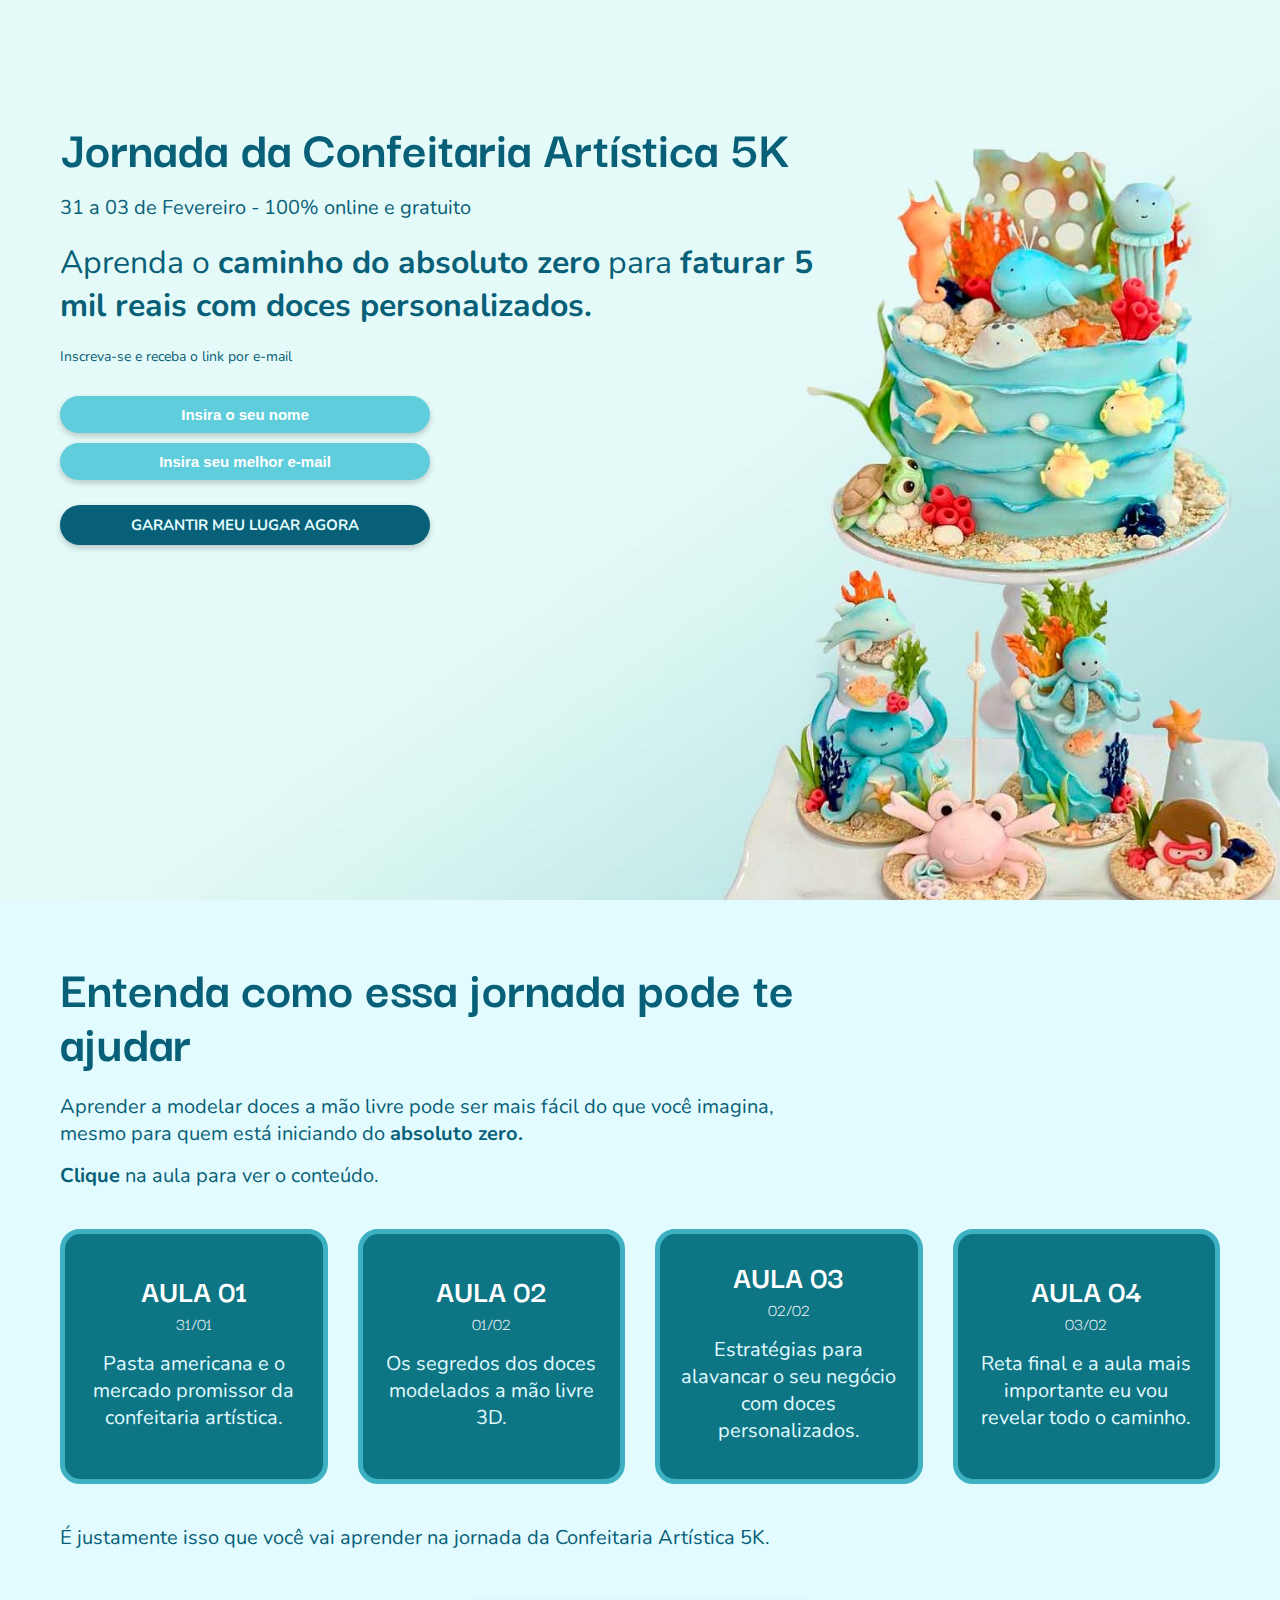
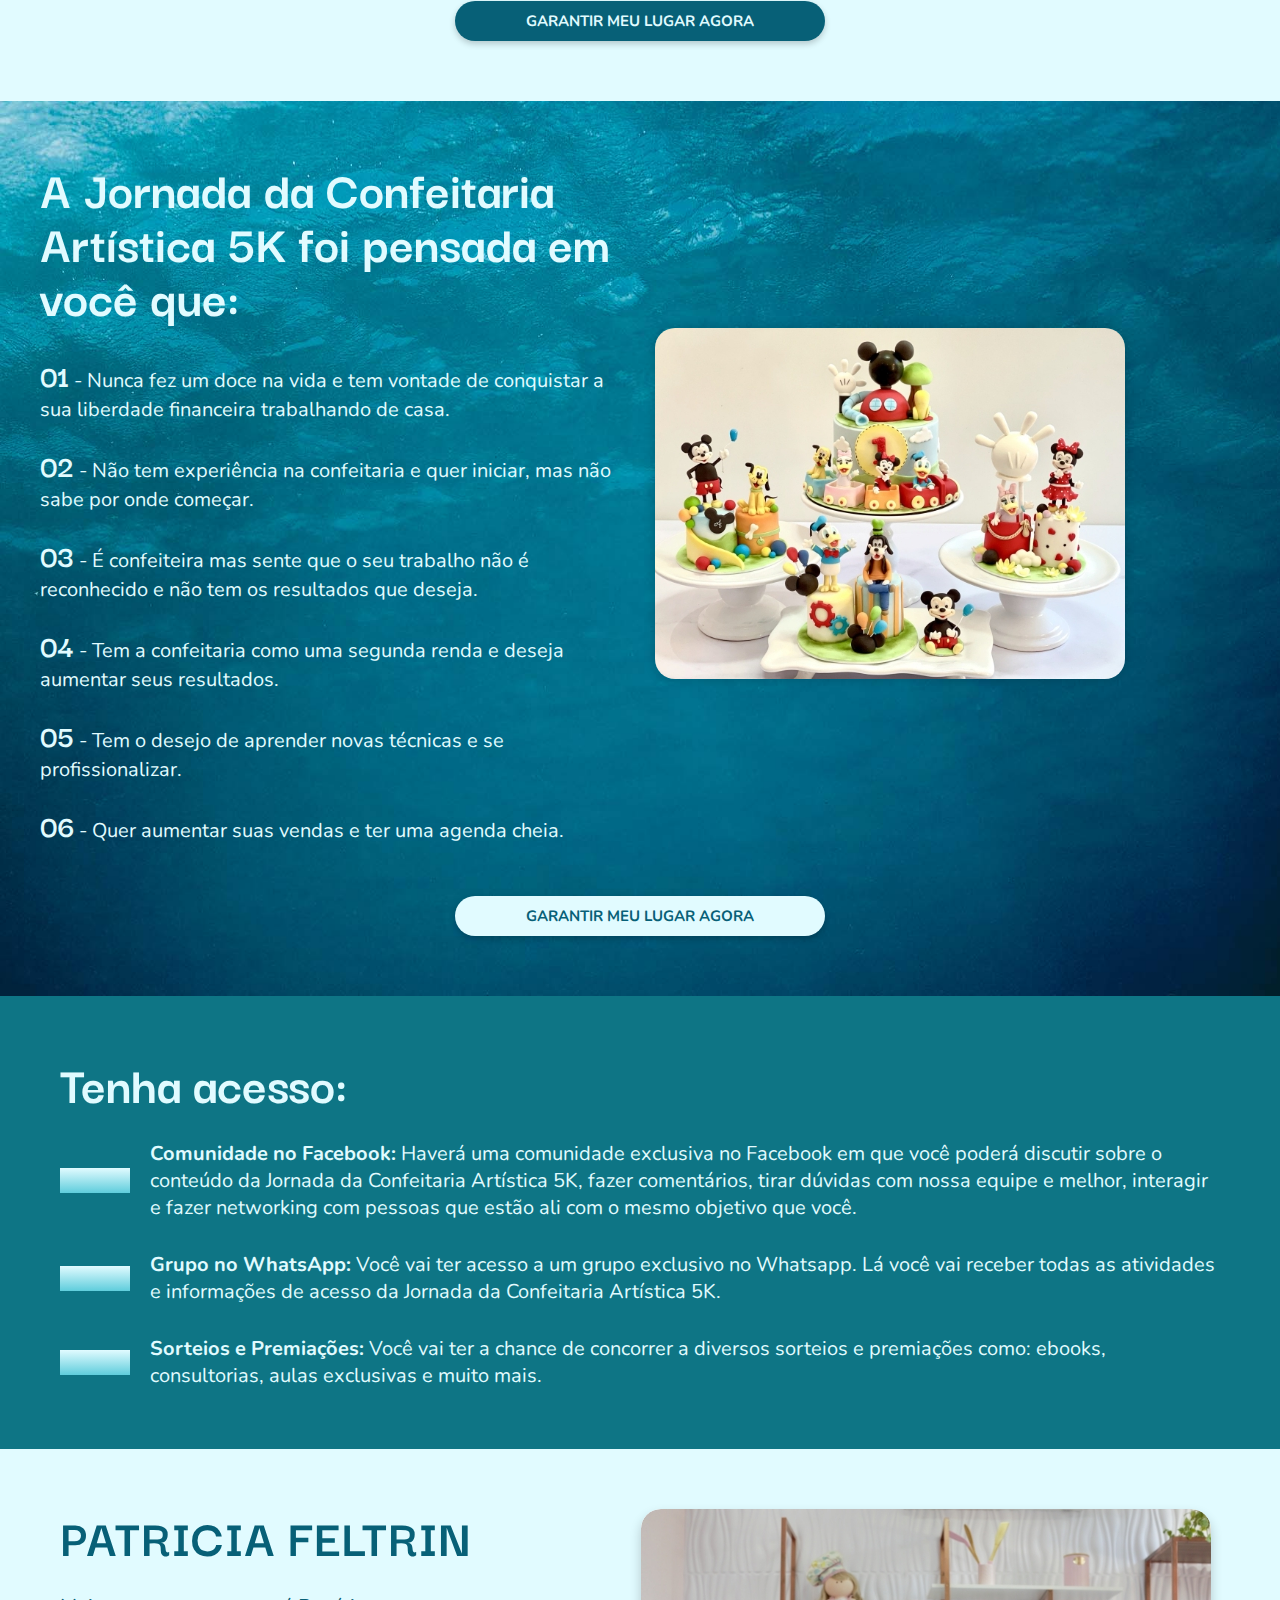
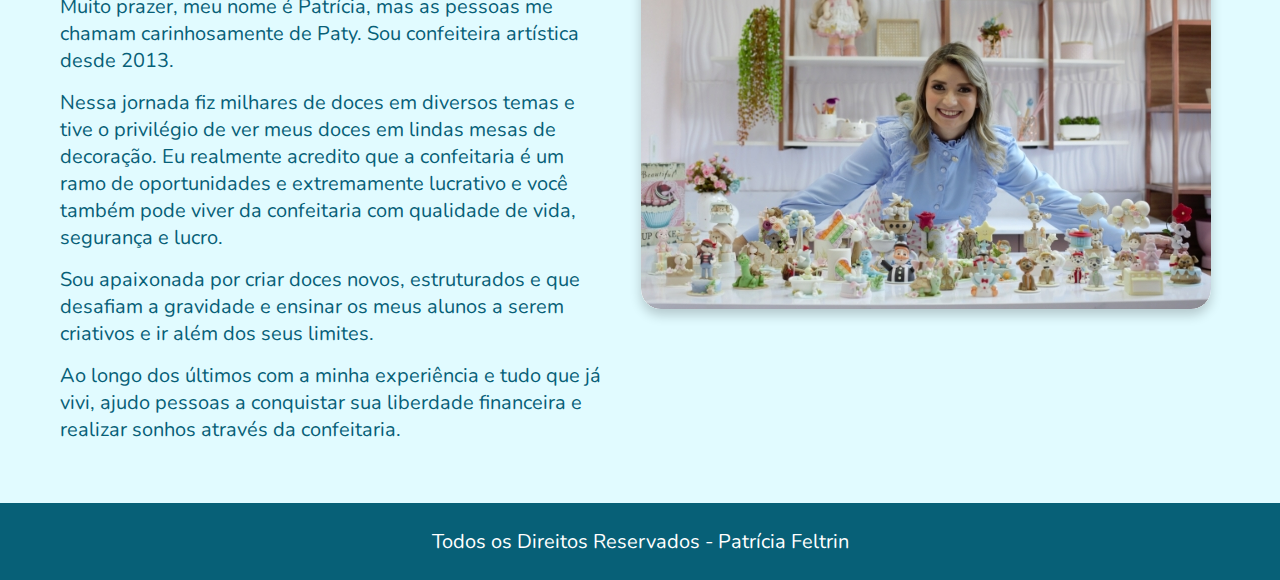
==== commit 52732d05: "#" ====
--- a/inscricao.html
+++ b/inscricao.html
@@ -13,8 +13,8 @@
     <meta name="description" content="Página de inscrição para o evento da Jornada Confeitaria Artística 5K." />
     <meta name="keywords" content="Doces modelados, curso de doces, confetaria artística, confeitaria, renda extra, faturar confeitaria." />
     <meta property="og:url" content="https://patriciafeltrin.com.br/inscricao" />
-    <meta property="og:title" content="Semana Especial Doce Natal" />
-    <meta property="og:description" content="ágina de inscrição para o evento da Jornada Confeitaria Artística 5K." />
+    <meta property="og:title" content="Confeitaria Artística 5K" />
+    <meta property="og:description" content="Página de inscrição para o evento da Jornada Confeitaria Artística 5K." />
     <meta property="og:site_name" content="Patricia Feltrin" />
     <meta property="og:image" content="https://patriciafeltrin.com.br/assets/imgs/preview-captura-sea.jpg" />
     <meta property="og:type" content="website" />
@@ -42,6 +42,16 @@
     </script>
     <noscript><img height="1" width="1" style="display:none" src="https://www.facebook.com/tr?id=236448368024058&ev=PageView&noscript=1" /></noscript>
     <!-- End Facebook Pixel Code -->
+    <!-- Global site tag (gtag.js) - Google Ads: 10838539817 -->
+    <script async src="https://www.googletagmanager.com/gtag/js?id=AW-10838539817"></script>
+    <script>
+        window.dataLayer = window.dataLayer || [];
+        function gtag() { dataLayer.push(arguments); }
+        gtag('js', new Date());
+
+        gtag('config', 'AW-10838539817');
+    </script>
+    <!-- Event snippet for Chegou na página de vendas conversion page -->
 </head>
 
 <body class="sea-theme">
@@ -51,8 +61,7 @@
             <div class="captura-header-text">
                 <h1 class="captura-title">Jornada da Confeitaria Artística 5K</h1>
                 <p class="captura-text evento-date">31 a 03 de Fevereiro - 100% online e gratuito</p>
-                <p class="captura-sub">Aprenda o <span>caminho do absoluto zero</span> para faturar 5 mil reais <span class="">com confeitaria artística.</span></p>
-                <p class="captura-text">Uma semana para aprender como aumentar a sua renda e viver exclusivamente da confeitaria.</p>
+                <p class="captura-sub">Aprenda o <span>caminho do absoluto zero</span> para <span> faturar 5 mil reais com doces personalizados.</span></p>
                 <p class="captura-text-small">Inscreva-se e receba o link por e-mail</p>
             </div>
             <div class="grid-120 no-padding">
@@ -93,7 +102,7 @@
     <section class="section-semana">
         <div class="grid-120">
             <div class="section-semana-text">
-                <h1 class="captura-title">Entenda como essa semana pode te ajudar</h1>
+                <h1 class="captura-title">Entenda como essa jornada pode te ajudar</h1>
                 <p class="captura-text">Aprender a modelar doces a mão livre pode ser mais fácil do que você imagina, mesmo para quem está iniciando do <span class="captura-bold">absoluto zero. </span></p>
                 <p class="captura-text"><span class="captura-bold">Clique</span> na aula para ver o conteúdo.</p>
             </div>
@@ -102,7 +111,7 @@
                     <img loading="lazy" src="assets/imgs/svg-turtle.svg" alt="Imagem aula 01">
                     <p class="item-title">Aula 01</p>
                     <p class="item-text">31/01</p>
-                    <p class="captura-text aula-js">Pasta americana e o mercado promissor da confeitaria artística.</p>
+                    <p class="captura-text">Pasta americana e o mercado promissor da confeitaria artística.</p>
                 </li>
                 <li class="semana-item">
                     <img loading="lazy" src="assets/imgs/svg-lagosta.svg" alt="Imagem aula 02">
@@ -123,7 +132,7 @@
                     <p class="captura-text aula-js">Reta final e a aula mais importante eu vou revelar todo o caminho.</p>
                 </li>
             </ul>
-            <p class="captura-text">É justamente isso que você vai aprender na jornada da confeitaria artística 5K.</p>
+            <p class="captura-text">É justamente isso que você vai aprender na jornada da Confeitaria Artística 5K.</p>
             <a href="#save-form" class="btn-captura" rel="noopener" data-scroll="scroll">Garantir meu lugar agora</a>
         </div>
     </section>
@@ -132,30 +141,34 @@
 
     <section class="section-persona">
         <div class="grid-120">
-            <h1 class="captura-title">A Jornada da Confeitaria Artística 5k foi pensada em você que:</h1>
-            <ul class="persona-lista">
-                <li class="persona-item">
-                    <p class="captura-text"><span>01</span> - Nunca fez um doce na vida e tem vontade de conquistar a sua liberdade financeira trabalhando de casa
-                </li>
-                <li class="persona-item">
-                    <p class="captura-text"><span>02</span> - Não tem experiência na confeitaria e quer iniciar, mas não sabe por onde começar.</p>
-                </li>
-                <li class="persona-item">
-                    <p class="captura-text"><span>03</span> - É confeiteira mas sente que o seu trabalho não é reconhecido e não tem os resultados que deseja.</p>
-                </li>
-                <li class="persona-item">
-                    <p class="captura-text"><span>04</span> - Tem a confeitaria como uma segunda renda e deseja aumentar seus resultados.</p>
-                </li>
-                <li class="persona-item">
-                    <p class="captura-text"><span>05</span> - Tem o desejo de aprender novas técnicas e se profissionalizar.</p>
-                </li>
-                <li class="persona-item">
-                    <p class="captura-text"><span>06</span> - Quer aumentar suas vendas e ter uma agenda cheia.</p>
-                </li>
-            </ul>
-            <a href="#save-form" class="btn-captura btn-light" rel="noopener" data-scroll="scroll">Garantir meu lugar agora</a>
+            <div class="nne">
+                <h1 class="captura-title">A Jornada da Confeitaria Artística 5K foi pensada em você que:</h1>
+                <ul class="persona-lista">
+                    <li class="persona-item">
+                        <p class="captura-text"><span>01</span> - Nunca fez um doce na vida e tem vontade de conquistar a sua liberdade financeira trabalhando de casa.
+                    </li>
+                    <li class="persona-item">
+                        <p class="captura-text"><span>02</span> - Não tem experiência na confeitaria e quer iniciar, mas não sabe por onde começar.</p>
+                    </li>
+                    <li class="persona-item">
+                        <p class="captura-text"><span>03</span> - É confeiteira mas sente que o seu trabalho não é reconhecido e não tem os resultados que deseja.</p>
+                    </li>
+                    <li class="persona-item">
+                        <p class="captura-text"><span>04</span> - Tem a confeitaria como uma segunda renda e deseja aumentar seus resultados.</p>
+                    </li>
+                    <li class="persona-item">
+                        <p class="captura-text"><span>05</span> - Tem o desejo de aprender novas técnicas e se profissionalizar.</p>
+                    </li>
+                    <li class="persona-item">
+                        <p class="captura-text"><span>06</span> - Quer aumentar suas vendas e ter uma agenda cheia.</p>
+                    </li>
+                </ul>
+            </div>
+            <img src="assets/imgs/mickey.jpg" alt="Bolo modelado">
+
         </div>
 
+        <a href="#save-form" class="btn-captura btn-light" rel="noopener" data-scroll="scroll">Garantir meu lugar agora</a>
     </section>
 
     <section class="group">
@@ -164,12 +177,12 @@
             <li class="group-lista-item">
                 <span class="step-lista-block"></span>
                 <p class="captura-text"><span class="captura-bold">Comunidade no Facebook:</span>
-                    Haverá uma comunidade exclusiva no Facebook em que você poderá discutir sobre o conteúdo da Jornada da Confeitaria Artística 5k, fazer comentários, tirar dúvidas com nossa equipe e melhor, interagir e fazer networking com pessoas que estão ali com o mesmo objetivo que você.</p>
+                    Haverá uma comunidade exclusiva no Facebook em que você poderá discutir sobre o conteúdo da Jornada da Confeitaria Artística 5K, fazer comentários, tirar dúvidas com nossa equipe e melhor, interagir e fazer networking com pessoas que estão ali com o mesmo objetivo que você.</p>
             </li>
             <li class="group-lista-item">
                 <span class="step-lista-block"></span>
                 <p class="captura-text"><span class="captura-bold">Grupo no WhatsApp:</span>
-                    Você vai ter acesso a um grupo exclusivo no Whatsapp. Lá você vai receber todas as atividades e informações de acesso da Jornada da Confeitaria Artística 5k.</p>
+                    Você vai ter acesso a um grupo exclusivo no Whatsapp. Lá você vai receber todas as atividades e informações de acesso da Jornada da Confeitaria Artística 5K.</p>
             </li>
             <li class="group-lista-item">
                 <span class="step-lista-block"></span>
@@ -192,10 +205,6 @@
             <img src="assets/imgs/preview-captura-sea.jpg" alt="Patricia Feltrin">
         </div>
     </section>
-
-
-
-
 
 
 
--- a/css/style.min.css
+++ b/css/style.min.css
@@ -1 +1 @@
-:root{--e1:#e1fbff;--e2:#b4f6ff;--e3:#83eaf8;--e4:#5fcddc;--e5:#3db1c1;--e6:#239faf;--e7:#1a8897;--e8:#0e7585;--e9:#076077}*{margin:0;padding:0;-webkit-box-sizing:border-box;box-sizing:border-box}html{font-size:62.5%}body{width:100%;font-size:1.6rem}li,ol,ul{list-style:none}a{text-decoration:none}.mask-svg{position:absolute;width:0;height:0}h1,h2,h3{font-family:"Darker Grotesque",Arial,Helvetica,sans-serif;color:#fff}p{font-family:Nunito,sans-serif;color:#fff}.grid-120{width:100%;max-width:120rem;margin:0 auto;padding:0 2rem}.grid-container{width:100%;max-width:158rem;margin:0 auto;padding:0 2rem}.btn{display:-webkit-box;display:-ms-flexbox;display:flex;-webkit-box-pack:center;-ms-flex-pack:center;justify-content:center;-webkit-box-align:center;-ms-flex-align:center;align-items:center;max-width:42rem;min-height:6rem;padding:2rem;background:#2aa27a;line-height:1;font-size:3.2rem;font-family:"Darker Grotesque",Arial,Helvetica,sans-serif;font-weight:900;text-align:center;text-transform:uppercase;color:#f8f6f1;-webkit-box-shadow:0 15px 35px #0000001a;box-shadow:0 15px 35px #0000001a;border-radius:14px;-webkit-transition:background .15s ease-in-out;transition:background .15s ease-in-out}.btn:hover{background:#36d6a1}.shadow-wrap{position:relative;-webkit-filter:drop-shadow(0 20px 20px rgba(0, 0, 0, .102));filter:drop-shadow(0 20px 20px rgba(0, 0, 0, .102));z-index:10}.shadow-wrap-2{position:relative;-webkit-filter:drop-shadow(0 20px 20px rgba(0, 0, 0, .25));filter:drop-shadow(0 20px 20px rgba(0, 0, 0, .25));z-index:8}.shadow-wrap-3{position:relative;-webkit-filter:drop-shadow(0 -20px 20px rgba(0, 0, 0, .2));filter:drop-shadow(0 -20px 20px rgba(0, 0, 0, .2));z-index:10}.header-vendas{display:-webkit-box;display:-ms-flexbox;display:flex;min-height:120vh;background:url(../assets/imgs/herobg.jpg);background-size:cover;background-repeat:no-repeat;background-position:55% center;-webkit-clip-path:url(#dobra1);clip-path:url(#dobra1);padding:0 0 10rem 0}.promessa{margin-top:8rem}.promessa-text{max-width:47%}.promessa .video{max-width:70rem;margin:4rem 0 0 0}.promessa .video .aspect-ratio iframe{-webkit-box-shadow:0 0 25px #b1335e;box-shadow:0 0 25px #b1335e}.title{font-family:"Darker Grotesque",Arial,Helvetica,sans-serif;font-size:6rem;font-weight:900;line-height:1;text-transform:uppercase}.sub-title{font-size:3.2rem;margin-top:2rem;line-height:1.2;font-weight:700}.sub-text{font-size:2.4rem;font-weight:400}.title-text{font-size:2rem;margin-top:3rem}.promessa .btn{margin-top:3rem}.section-connection{display:-webkit-box;display:-ms-flexbox;display:flex;-webkit-box-align:center;-ms-flex-align:center;align-items:center;margin-top:-12rem;background:url(../assets/imgs/connectionbg.jpg);background-repeat:no-repeat;background-position:60% center;min-height:100rem;-webkit-clip-path:url(#dobra2);clip-path:url(#dobra2);padding:20rem 0 0}.connection{display:-webkit-box;display:-ms-flexbox;display:flex;-webkit-box-pack:end;-ms-flex-pack:end;justify-content:flex-end;text-align:right;margin-top:-20rem;padding:0 3rem}.connection-text{max-width:54rem}.about-section{background:#00a970 url(../assets/imgs/expert-bg.jpg);background-repeat:no-repeat;background-position:right top;min-height:160rem;margin-top:-10rem;padding:10rem 2rem 30rem}.about{display:-webkit-box;display:-ms-flexbox;display:flex;-webkit-box-pack:justify;-ms-flex-pack:justify;justify-content:space-between;-webkit-box-align:start;-ms-flex-align:start;align-items:flex-start;margin-top:13rem;gap:6rem}.about-text{-ms-flex-negative:2;flex-shrink:2;max-width:60rem}.about-text h1{margin-bottom:3rem}.about-text p+p{margin-top:2.5rem;padding:0 2}.expert-picture{margin-top:-10rem;max-width:84rem;min-width:40%}.mid-banner{background:#fff;padding:2rem 2rem;max-width:130rem;margin:2rem auto 5rem auto;border-radius:10px}.mid-banner p{text-align:center;color:#00a870;font-size:3.2rem;font-weight:700}.number{font-family:"Darker Grotesque",Arial,Helvetica,sans-serif;font-size:25rem;line-height:1;font-weight:900}.path{display:-webkit-box;display:-ms-flexbox;display:flex;gap:8rem;margin-top:2.5rem}.path:nth-of-type(2){gap:5rem}.path-text{display:-webkit-box;display:-ms-flexbox;display:flex;-webkit-box-orient:vertical;-webkit-box-direction:normal;-ms-flex-direction:column;flex-direction:column;-webkit-box-pack:center;-ms-flex-pack:center;justify-content:center;margin-top:2rem}.path-text .title-text{margin:2rem 0 0 0;max-width:60rem}.transicao{margin-top:-30rem;background:#ea3975;min-height:24rem;-webkit-clip-path:url(#dobra3);clip-path:url(#dobra3)}.curso{background:#f13b78 url(../assets/imgs/super-background.jpg);background-repeat:no-repeat;padding:2rem 0 6rem 0;width:100%}.bg-wrapper-curso-text .grid-container{display:-webkit-box;display:-ms-flexbox;display:flex;-webkit-box-pack:end;-ms-flex-pack:end;justify-content:flex-end}.curso-text{text-align:right;max-width:60rem;margin-top:20rem}.lista .title{text-align:center;margin-top:12rem}.lista-itens{display:-webkit-box;display:-ms-flexbox;display:flex;-webkit-box-pack:center;-ms-flex-pack:center;justify-content:center;-webkit-box-align:stretch;-ms-flex-align:stretch;align-items:stretch;gap:3rem;-ms-flex-wrap:wrap;flex-wrap:wrap;margin-top:4rem}.item{width:25%;max-width:32rem;background:#ac1246;-webkit-box-shadow:0 15px 25px rgba(116,14,56,.502);box-shadow:0 15px 25px rgba(116,14,56,.502);border-radius:10px}.item .item-text{padding:2rem}.exclusivos .title,.item .title{font-size:3.2rem;margin-top:0;font-weight:700;text-transform:capitalize}.item-text .title-text{display:-webkit-box;display:-ms-flexbox;display:flex;-webkit-box-align:center;-ms-flex-align:center;align-items:center;gap:1rem}.title-text span{display:-webkit-box;display:-ms-flexbox;display:flex;-webkit-box-pack:center;-ms-flex-pack:center;justify-content:center;-webkit-box-align:center;-ms-flex-align:center;align-items:center;-webkit-box-flex:0;-ms-flex:0 0;flex:0 0;font-family:Nunito,sans-serif;font-size:2rem;font-weight:700;background:#fff;border-radius:50%;min-width:2.7rem;height:2.5rem;color:#b1335e}.item img{width:100%;border-radius:10px}.exclusivos-imgs{display:-webkit-box;display:-ms-flexbox;display:flex;width:100%;max-width:125rem;-webkit-box-pack:center;-ms-flex-pack:center;justify-content:center;-webkit-box-align:center;-ms-flex-align:center;align-items:center;-ms-flex-wrap:wrap;flex-wrap:wrap;gap:.4rem;margin:3rem auto 0 auto}.exclusivos img{width:100%;max-width:30rem;border-radius:10px;-webkit-box-shadow:0 0 10px #ac1246;box-shadow:0 0 10px #ac1246}.exclusivos .title{width:100%;max-width:122rem;background:#ac1246;text-align:center;padding:1rem;border-radius:10px}.comunidade-section{margin-top:20rem}.comunidade-text{max-width:55rem}.comunidade-text .title-text:nth-of-type(2){margin-top:1rem}.checklist-section{margin-top:18rem}.checklist .title{text-align:center}.checklist-lista{max-width:130rem;margin:10rem auto 0 auto}.check-item-left{display:-webkit-box;display:-ms-flexbox;display:flex;-webkit-box-pack:center;-ms-flex-pack:center;justify-content:center;-webkit-box-align:center;-ms-flex-align:center;align-items:center;gap:3rem;margin-bottom:10rem}.check-item-left:nth-of-type(2){-webkit-box-orient:horizontal;-webkit-box-direction:reverse;-ms-flex-direction:row-reverse;flex-direction:row-reverse}.check-item-left .title{text-align:left}.check-item-left .title-text{margin-top:1rem}.check-item-left img{min-width:28rem;width:100%;max-width:60rem}.checklist-lista .check-item-left .number{font-size:12.5rem}.bonus-natal{background:#ac1246;padding:6rem 2rem;border-radius:20px;margin:6rem 0 0 0}.bonus-natal-flex{display:-webkit-box;display:-ms-flexbox;display:flex;gap:2rem;margin-top:4rem;-webkit-box-align:center;-ms-flex-align:center;align-items:center}.bonus-natal-flex img{display:block;width:60%;max-width:80rem;border-radius:10px;-webkit-box-shadow:0 0 12px #b1335e;box-shadow:0 0 12px #b1335e}.bonus-natal-itens{width:60%}.bonus-natal-lista{margin:3rem 0 0;display:-webkit-box;display:-ms-flexbox;display:flex;-webkit-box-pack:center;-ms-flex-pack:center;justify-content:center;gap:2rem;-ms-flex-wrap:wrap;flex-wrap:wrap}.bonus-natal-lista-item{width:20%}.bonus-natal-lista-item p{font-size:1.5rem;font-weight:600;margin:1rem 0 0;text-align:center}.bonus-natal-lista-item img{width:100%;max-width:20rem}.bonus .title{max-width:125rem;text-align:center;margin:0 auto}.bonus-item{display:-webkit-box;display:-ms-flexbox;display:flex;-webkit-box-align:center;-ms-flex-align:center;align-items:center;max-width:130rem;margin:6rem auto 0 auto;padding:2rem;background:#ac1246;border-radius:10px;gap:6rem}.bonus-item-text{-ms-flex-negative:3;flex-shrink:3}.bonus-item svg{min-width:10rem;max-width:15rem;margin-left:5rem}.bonus-item+.bonus-item{margin:4rem auto 0 auto}.bonus-item-text .title-text{margin-top:2rem;font-size:2.5rem}.bonus-item-text .sub-title{font-family:"Darker Grotesque",Arial,Helvetica,sans-serif;font-size:4rem;margin-top:.5rem}#plus,#plus2,#plus3,#plus4{fill:#ff70a0}.oferta-section{background:#00a870;padding:10rem 2rem}.transicao2{background:#00a870;-webkit-clip-path:url(#dobra4);clip-path:url(#dobra4);margin-top:-60rem;min-height:60rem}.oferta-section .title{text-align:center}.bold-span{font-family:"Darker Grotesque",Arial,Helvetica,sans-serif;font-size:6rem;font-weight:700}.preco{margin:4rem auto 0 auto;max-width:60rem}.preco-antigo{text-align:center}.preco-novo{max-width:36rem;margin:3rem auto 3rem auto;padding:1rem;border:4px solid #ff2e74;border-radius:10px;text-align:center}.preco .btn{margin:0 auto;background:#f43b7a;-webkit-transition:background .15s ease-in-out;transition:background .15s ease-in-out}.preco .btn:hover{background:#fd6d9d}span.regular{font-weight:400}.preco-novo p{font-size:2rem;font-weight:400}.preco-novo p:nth-of-type(2){margin-top:-2rem}.preco-novo p:nth-of-type(3) span{font-weight:700}.oferta-section .mid-banner{max-width:120rem;margin-top:6rem;background:#ff70a0}.oferta-section .mid-banner p{color:#fff}.video{max-width:108rem;margin:5rem auto 0 auto}.aspect-ratio{position:relative;padding-bottom:56.25%}.aspect-ratio iframe{position:absolute;top:0;left:0;width:100%;height:100%;-webkit-box-shadow:0 0 25px #005337;box-shadow:0 0 25px #005337;border-radius:10px}.depoimentos{margin:6rem 0 6rem 0}.depoimentos-lista{display:grid;grid-template-columns:repeat(auto-fit,minmax(14rem,40rem));-webkit-box-pack:center;-ms-flex-pack:center;justify-content:center;-webkit-box-align:center;-ms-flex-align:center;align-items:center;gap:3rem}.depoimento-item{background:#fff;padding:0 1rem;border-radius:10px;-webkit-box-shadow:0 0 30px rgba(0,0,0,.3);box-shadow:0 0 30px rgba(0,0,0,.3)}.depoimento-item img{width:100%}.position-span{position:relative}.strike-in-span{display:block;position:absolute;width:115px;top:50%;left:0;-webkit-transform:rotate(172deg);transform:rotate(172deg);height:3px;background:red;z-index:5}.garantia-section{display:-webkit-box;display:-ms-flexbox;display:flex;gap:1rem;margin:10rem 0}.garantia-section svg{min-width:22rem;width:60%}.garantia-text{-ms-flex-negative:2;flex-shrink:2}.garantia-text .title{text-align:left}.garantia-text .title-text{margin-top:2rem}.a{fill:#fff}.b{fill:#ba3362}.c{fill:#f43b7a}.d{fill:#ff70a0}footer{padding:2.5rem 2rem;background:#0f2b05;text-align:center;color:#fff;font-family:Nunito,sans-serif;font-size:2rem}body.sea-theme{color:var(--e9)}.captura-title{font-family:"Darker Grotesque",Arial,Helvetica,sans-serif;font-size:5.4rem;font-weight:700;line-height:1}.captura-text.evento-date{margin:2rem 0 0 0}.captura-sub{font-family:Nunito,sans-serif;font-size:3.2rem;font-weight:400}.captura-text{font-family:Nunito,sans-serif;font-size:2rem;color:var(--e9)}span.captura-bold{font-weight:700}.captura-text-small{font-family:Nunito,sans-serif;font-size:1.4rem}.grid-120.no-padding{padding:0}.btn-captura{display:block;font-family:Nunito,sans-serif;-webkit-appearance:none;-moz-appearance:none;appearance:none;outline:0;background:var(--e9);border-radius:20px;border:none;-webkit-box-shadow:0 3px 6px rgba(0,0,0,.2);box-shadow:0 3px 6px rgba(0,0,0,.2);color:var(--e1);cursor:pointer;font-size:1.5rem;font-weight:700;padding:1rem 2rem;text-transform:uppercase;-webkit-transition:all 125ms ease-in-out;transition:all 125ms ease-in-out;text-align:center;outline:0;max-width:37rem;width:100%}.btn-captura.btn-light{background:var(--e1);color:var(--e9)}.btn-captura:hover{-webkit-transform:scale(1.05);transform:scale(1.05)}.captura-header{background:url(../assets/imgs/hero-seacake.jpg);min-height:100vh;background-size:cover;background-position:75% 100%;background-repeat:no-repeat;padding:2rem 0}.captura-header .grid-120{margin:3rem auto 0}.captura-header .sub-text{margin:1.5rem 0 0}.captura-header-text{width:66%;margin:10rem 0 0 0}.captura-header-text img{display:block;width:100%;max-width:37rem;margin:0 0 3rem 0}.captura-header-text h1{color:var(--e9)}.captura-header p{color:var(--e6)}.sea-theme .captura-hader .captura-header .grid-120 .sub-title{font-weight:400}.captura-header .captura-sub span{font-weight:700}.captura-header p+p{margin:2rem 0 0}#email,#firstname{background:var(--e4);border-radius:20px;width:100%;max-width:37rem;padding:1rem 2rem;text-align:center;border:none;-webkit-box-shadow:0 3px 6px rgba(0,0,0,.2);box-shadow:0 3px 6px rgba(0,0,0,.2);outline:0;-webkit-transition:all 125ms ease-in-out;transition:all 125ms ease-in-out;font-size:1.5rem;font-weight:700;color:#fff}#email:focus,#firstname:focus{border:none}#email::-webkit-input-placeholder,#firstname::-webkit-input-placeholder{font-size:1.5rem;font-weight:700;color:#fff}#email::-moz-placeholder,#firstname::-moz-placeholder{font-size:1.5rem;font-weight:700;color:#fff}#email:-ms-input-placeholder,#firstname:-ms-input-placeholder{font-size:1.5rem;font-weight:700;color:#fff}#email::-ms-input-placeholder,#firstname::-ms-input-placeholder{font-size:1.5rem;font-weight:700;color:#fff}#email::placeholder,#firstname::placeholder{font-size:1.5rem;font-weight:700;color:#fff}.input-nome+.input-email{margin:1rem 0 0 0}.form-button{margin:2.5rem 0 0 0}.section-semana{background:var(--e1);padding:6rem 0}.section-semana-text h1{margin:0 0 2.5rem 0;color:var(--e9)}.section-semana-text p+p{margin:1.5rem 0 0 0}.section-semana-text{width:66%}.semana-list{display:grid;grid-template-columns:repeat(4,minmax(16rem,27rem));gap:3rem;margin:4rem 0}.semana-item{cursor:pointer;position:relative;display:-webkit-box;display:-ms-flexbox;display:flex;-webkit-box-orient:vertical;-webkit-box-direction:normal;-ms-flex-direction:column;flex-direction:column;-webkit-box-pack:center;-ms-flex-pack:center;justify-content:center;-webkit-box-align:center;-ms-flex-align:center;align-items:center;max-height:40rem;padding:2rem 1.5rem;background:var(--e8);border:5px solid var(--e5);border-radius:20px;-webkit-user-select:none;-moz-user-select:none;-ms-user-select:none;user-select:none}.semana-item img{margin:2rem 0;border-radius:10px}.semana-item .item-title{font-size:3.2rem;font-family:"Darker Grotesque",Arial,Helvetica,sans-serif;font-weight:700;text-transform:uppercase}.semana-item .item-text{font-size:1.8rem;font-family:"Darker Grotesque",Arial,Helvetica,sans-serif}.section-semana .btn-captura{margin:5rem auto 0}.section-persona{background:url(../assets/imgs/bg-turtle.jpg) no-repeat 90% center;background-size:cover;padding:6rem 0}.section-persona h1{margin:0 0 3rem 0;width:70%}.section-persona h1,.section-persona p{color:var(--e1)}.persona-item span{font-family:"Darker Grotesque",Arial,Helvetica,sans-serif;font-size:3.2rem;font-weight:700}.persona-item{width:50%}.persona-item+.persona-item{margin:2rem 0 0 0}.section-persona .btn-captura{margin:5rem auto 0}.group{background:var(--e8);padding:6rem 2rem}.group-lista-item span{max-width:70px}.group-lista-item{display:-webkit-box;display:-ms-flexbox;display:flex;-webkit-box-align:center;-ms-flex-align:center;align-items:center;margin-top:25px;gap:2rem}.group-lista-item .captura-text{color:var(--e1)}.group-lista-item+.group-lista-item{margin-top:3rem}.section-captura-sobre{background:var(--e1);padding:6rem 0}.section-captura-sobre .grid-120{display:-webkit-box;display:-ms-flexbox;display:flex;gap:3rem}.section-sobre-text{width:47.5%}.section-sobre-text h1,.section-sobre-text p{color:var(--e9)}.section-sobre-text .captura-title{text-transform:uppercase;margin:0 0 3rem 0}.section-sobre-text p+p{margin:1.5rem 0 0 0}.section-captura-sobre img{width:100%;max-width:57rem;max-height:40rem;border-radius:20px;-webkit-box-shadow:0 6px 12px rgba(0,0,0,.2);box-shadow:0 6px 12px rgba(0,0,0,.2)}.aula-js{position:absolute;top:0;left:0;display:-webkit-box;display:-ms-flexbox;display:flex;-webkit-box-align:center;-ms-flex-align:center;align-items:center;max-width:40rem;height:100%;opacity:0;background:rgba(0,0,0,.6);-webkit-backdrop-filter:blur(10px);backdrop-filter:blur(10px);border-radius:10px;border:1px solid var(--e7);padding:1rem;color:var(--e1);-webkit-transition:opacity .2s ease;transition:opacity .2s ease;-webkit-user-select:none;-moz-user-select:none;-ms-user-select:none;user-select:none}.aula-js.info{opacity:1}.footer-sea{background:var(--e9)}.footer-sea-light{background:var(--e1);color:var(--e9)}.header-obrigado{min-height:80vh;background:linear-gradient(109deg,var(--e9));text-align:center;padding:6rem 2rem}.sea-theme .header-obrigado{background-color:var(--e1)}.header-obrigado .captura-title{text-transform:uppercase;margin:0 0 2rem 0}.header-obrigado h1,.header-obrigado p{color:#107137}.sea-theme .header-obrigado h1,.sea-theme .header-obrigado p{color:var(--e9)}.sea-theme .section-steps .captura-title{color:var(--e1)}.sea-theme .section-steps .captura-text{color:#fff}.header-obrigado .video iframe{-webkit-box-shadow:0 6px 20px rgba(0,0,0,.4);box-shadow:0 6px 20px rgba(0,0,0,.4)}.header-obrigado .btn-captura{margin:4rem auto 0}.section-steps{background:linear-gradient(117deg,#107137,#30402c);padding:6rem 0}.sea-theme .section-steps{background:var(--e9)}.sea-theme .section-steps h1,.sea-theme .section-steps p{color:var(--e1)}.section-steps .grid-120 .captura-title{margin:0 0 2rem 0}.section-steps .grid-120 p+p{margin:1.5rem 0 0 0}.section-steps .grid-120 p:nth-of-type(2){margin:1.5rem 0 3rem 0}.step-item{display:-webkit-box;display:-ms-flexbox;display:flex;-webkit-box-align:center;-ms-flex-align:center;align-items:center;gap:2rem;margin:2rem 0 0 0}.step-lista-block{display:block;background:-webkit-gradient(linear,left top,left bottom,from(var(--e1)),to(var(--e4)));background:linear-gradient(180deg,var(--e1),var(--e4));min-width:70px;height:25px}.section-steps .btn-captura{margin:6rem auto 0}@media only screen and (max-width:1024px){.header-vendas .promessa-text{max-width:60%}.title{font-size:3.6rem}.sub-title{font-size:2.4rem}.title-text{font-size:2rem}.about-section{background:#019865}.about{-webkit-box-align:center;-ms-flex-align:center;align-items:center;-webkit-box-orient:vertical;-webkit-box-direction:reverse;-ms-flex-direction:column-reverse;flex-direction:column-reverse}.about-text{max-width:100%}.expert-picture{max-width:48rem;-ms-flex-item-align:center;align-self:center}.mid-banner{margin:4rem auto 5rem auto}.curso{background:#ea3975 url(../assets/imgs/full-bg.jpg);background-size:cover;margin-top:-1rem;padding:3rem 2rem}.bg-wrapper-curso-text .grid-container{-webkit-box-pack:start;-ms-flex-pack:start;justify-content:flex-start}.curso-text{max-width:100%;margin-top:0;text-align:left}.lista .title{margin-top:6rem}.item{width:30%}.item-text .title{margin-top:1rem}.comunidade-section{margin-top:6rem}.comunidade-text{max-width:100%}.checklist-section{margin-top:6rem}.section-captura-sobre .grid-120{-webkit-box-orient:vertical;-webkit-box-direction:reverse;-ms-flex-direction:column-reverse;flex-direction:column-reverse;-webkit-box-align:center;-ms-flex-align:center;align-items:center}.section-sobre-text{width:90%}.bonus-natal-flex{-webkit-box-orient:vertical;-webkit-box-direction:normal;-ms-flex-direction:column;flex-direction:column;-webkit-box-align:center;-ms-flex-align:center;align-items:center}.bonus-natal-flex img{width:100%}.bonus-natal-itens{width:100%}}@media only screen and (max-width:900px){.header-vendas{background:url(../assets/imgs/hero-mobile.jpg);background-repeat:no-repeat;background-size:cover;background-position:center 13%;padding:0 0 15rem 0}.promessa{margin-top:90rem}.header-vendas .promessa-text{max-width:100%}.section-connection{background:url(../assets/imgs/cake-mobile.jpg);background-repeat:no-repeat;background-size:cover;background-position:center 5%;padding:0 0 20rem 0;margin-top:-16rem}.connection-text{margin-top:100rem;max-width:100%;text-align:left}.about-section{margin-top:-15rem}.about{gap:3rem}.garantia-section{-webkit-box-orient:vertical;-webkit-box-direction:normal;-ms-flex-direction:column;flex-direction:column;gap:5rem;margin:6rem auto}.garantia-section svg{height:22rem;width:100%}.semana-list{grid-template-columns:repeat(2,minmax(12rem,27rem));-webkit-box-pack:center;-ms-flex-pack:center;justify-content:center;gap:2rem}.semana-item{padding:1.5rem 1rem}}@media only screen and (max-width:768px){.header-vendas{background:#fe69a1 url(../assets/imgs/hero-mobile.jpg);background-repeat:no-repeat;background-position:center top;background-size:cover}.promessa{margin-top:80rem}.connection-text{margin-top:95rem}.path{-webkit-box-orient:vertical;-webkit-box-direction:normal;-ms-flex-direction:column;flex-direction:column;-webkit-box-align:start;-ms-flex-align:start;align-items:flex-start;gap:1rem}.path:nth-of-type(2){gap:1rem}.item{width:45%}.exclusivos-imgs .title{max-width:32rem}.checklist-lista .check-item-left{-webkit-box-orient:vertical;-webkit-box-direction:normal;-ms-flex-direction:column;flex-direction:column;-webkit-box-align:start;-ms-flex-align:start;align-items:flex-start}.check-item-left img{-ms-flex-item-align:center;align-self:center}.bonus-item{-webkit-box-orient:vertical;-webkit-box-direction:normal;-ms-flex-direction:column;flex-direction:column;gap:2rem}.bonus-item-text{text-align:center}.bonus-item svg{margin-left:0}.captura-header{background:url(../assets/imgs/hero-seacake-tablet.jpg);min-height:120rem;background-position:center 100%;background-repeat:no-repeat;padding:1rem 0}.captura-title{font-size:4rem}.captura-sub{font-size:2.8rem}.captura-text{font-size:1.6rem}.section-semana-text{width:80%}.section-persona{background:url(../assets/imgs/bg-turtle.jpg) no-repeat;background-size:cover}.section-persona h1{width:90%}.persona-item{width:70%}}@media only screen and (device-width:1024px) and (device-height:1366px){.header-vendas{background-size:cover}}@media only screen and (max-width:580px){.item{width:100%}.group-lista-item{-webkit-box-orient:vertical;-webkit-box-direction:normal;-ms-flex-direction:column;flex-direction:column}.group-lista-item .step-lista-block{height:2px}}@media only screen and (max-width:480px){.header-vendas{background-size:auto}.promessa{margin-top:55rem}.number{font-size:20rem}.title{font-size:3.2rem}.sub-title{font-size:2.4rem}.title-text{font-size:1.6rem}.section-connection{background:url(../assets/imgs/cake-mobile.jpg),#f2236b;background-repeat:no-repeat;background-position:center 0;background-size:auto;margin-top:-13rem;padding:0 0 5rem 0;min-height:85rem}.connection-text{margin-top:63rem}.mid-banner{margin:4rem auto 0 auto}.mid-banner p{font-size:2.4rem}.expert-picture{max-width:32rem;width:100%}.check-item-left{margin-bottom:10rem}.bonus-item-text .title{font-size:2.8rem}.bonus-item-text .sub-title{font-size:2rem}.bonus-item .title-text{font-size:1.6rem}.bonus-item{margin:4rem auto 0 auto}.oferta-section{padding:6rem 2rem}.garantia-section{margin:4rem auto;gap:1.5rem}.captura-header-text{width:100%;margin:6rem 0 0 0}.captura-header-text .captura-sub{font-size:2rem}.semana-item{min-height:25rem}.semana-item img{width:10rem;margin:2rem 0;border-radius:10px}.section-semana-text{width:100%}.section-persona{background:url(../assets/imgs/bg-turtle.jpg) no-repeat;background-size:cover}.section-persona h1{width:100%}.persona-item{width:100%}.section-captura-sobre .grid-120{gap:3rem}.section-sobre-text{width:100%}.section-captura-sobre .grid-120 img{max-width:32rem}.bonus-natal-lista-item{width:40%}.bonus-natal-lista-item p{font-size:1.2rem}}@media only screen and (max-width:360px){.check-item-left{margin-bottom:6rem}.lista-itens .item{min-height:30rem}}+:root{--e1:#e1fbff;--e2:#b4f6ff;--e3:#83eaf8;--e4:#5fcddc;--e5:#3db1c1;--e6:#239faf;--e7:#1a8897;--e8:#0e7585;--e9:#076077}*{margin:0;padding:0;-webkit-box-sizing:border-box;box-sizing:border-box}html{font-size:62.5%}body{width:100%;font-size:1.6rem}li,ol,ul{list-style:none}a{text-decoration:none}.mask-svg{position:absolute;width:0;height:0}h1,h2,h3{font-family:"Darker Grotesque",Arial,Helvetica,sans-serif;color:#fff}p{font-family:Nunito,sans-serif;color:#fff}.grid-120{width:100%;max-width:120rem;margin:0 auto;padding:0 2rem}.grid-container{width:100%;max-width:158rem;margin:0 auto;padding:0 2rem}.btn{display:-webkit-box;display:-ms-flexbox;display:flex;-webkit-box-pack:center;-ms-flex-pack:center;justify-content:center;-webkit-box-align:center;-ms-flex-align:center;align-items:center;max-width:42rem;min-height:6rem;padding:2rem;background:#2aa27a;line-height:1;font-size:3.2rem;font-family:"Darker Grotesque",Arial,Helvetica,sans-serif;font-weight:900;text-align:center;text-transform:uppercase;color:#f8f6f1;-webkit-box-shadow:0 15px 35px #0000001a;box-shadow:0 15px 35px #0000001a;border-radius:14px;-webkit-transition:background .15s ease-in-out;transition:background .15s ease-in-out}.btn:hover{background:#36d6a1}.shadow-wrap{position:relative;-webkit-filter:drop-shadow(0 20px 20px rgba(0, 0, 0, .102));filter:drop-shadow(0 20px 20px rgba(0, 0, 0, .102));z-index:10}.shadow-wrap-2{position:relative;-webkit-filter:drop-shadow(0 20px 20px rgba(0, 0, 0, .25));filter:drop-shadow(0 20px 20px rgba(0, 0, 0, .25));z-index:8}.shadow-wrap-3{position:relative;-webkit-filter:drop-shadow(0 -20px 20px rgba(0, 0, 0, .2));filter:drop-shadow(0 -20px 20px rgba(0, 0, 0, .2));z-index:10}.header-vendas{display:-webkit-box;display:-ms-flexbox;display:flex;min-height:120vh;background:url(../assets/imgs/herobg.jpg);background-size:cover;background-repeat:no-repeat;background-position:55% center;-webkit-clip-path:url(#dobra1);clip-path:url(#dobra1);padding:0 0 10rem 0}.promessa{margin-top:8rem}.promessa-text{max-width:47%}.promessa .video{max-width:70rem;margin:4rem 0 0 0}.promessa .video .aspect-ratio iframe{-webkit-box-shadow:0 0 25px #b1335e;box-shadow:0 0 25px #b1335e}.title{font-family:"Darker Grotesque",Arial,Helvetica,sans-serif;font-size:6rem;font-weight:900;line-height:1;text-transform:uppercase}.sub-title{font-size:3.2rem;margin-top:2rem;line-height:1.2;font-weight:700}.sub-text{font-size:2.4rem;font-weight:400}.title-text{font-size:2rem;margin-top:3rem}.promessa .btn{margin-top:3rem}.section-connection{display:-webkit-box;display:-ms-flexbox;display:flex;-webkit-box-align:center;-ms-flex-align:center;align-items:center;margin-top:-12rem;background:url(../assets/imgs/connectionbg.jpg);background-repeat:no-repeat;background-position:60% center;min-height:100rem;-webkit-clip-path:url(#dobra2);clip-path:url(#dobra2);padding:20rem 0 0}.connection{display:-webkit-box;display:-ms-flexbox;display:flex;-webkit-box-pack:end;-ms-flex-pack:end;justify-content:flex-end;text-align:right;margin-top:-20rem;padding:0 3rem}.connection-text{max-width:54rem}.about-section{background:#00a970 url(../assets/imgs/expert-bg.jpg);background-repeat:no-repeat;background-position:right top;min-height:160rem;margin-top:-10rem;padding:10rem 2rem 30rem}.about{display:-webkit-box;display:-ms-flexbox;display:flex;-webkit-box-pack:justify;-ms-flex-pack:justify;justify-content:space-between;-webkit-box-align:start;-ms-flex-align:start;align-items:flex-start;margin-top:13rem;gap:6rem}.about-text{-ms-flex-negative:2;flex-shrink:2;max-width:60rem}.about-text h1{margin-bottom:3rem}.about-text p+p{margin-top:2.5rem;padding:0 2}.expert-picture{margin-top:-10rem;max-width:84rem;min-width:40%}.mid-banner{background:#fff;padding:2rem 2rem;max-width:130rem;margin:2rem auto 5rem auto;border-radius:10px}.mid-banner p{text-align:center;color:#00a870;font-size:3.2rem;font-weight:700}.number{font-family:"Darker Grotesque",Arial,Helvetica,sans-serif;font-size:25rem;line-height:1;font-weight:900}.path{display:-webkit-box;display:-ms-flexbox;display:flex;gap:8rem;margin-top:2.5rem}.path:nth-of-type(2){gap:5rem}.path-text{display:-webkit-box;display:-ms-flexbox;display:flex;-webkit-box-orient:vertical;-webkit-box-direction:normal;-ms-flex-direction:column;flex-direction:column;-webkit-box-pack:center;-ms-flex-pack:center;justify-content:center;margin-top:2rem}.path-text .title-text{margin:2rem 0 0 0;max-width:60rem}.transicao{margin-top:-30rem;background:#ea3975;min-height:24rem;-webkit-clip-path:url(#dobra3);clip-path:url(#dobra3)}.curso{background:#f13b78 url(../assets/imgs/super-background.jpg);background-repeat:no-repeat;padding:2rem 0 6rem 0;width:100%}.bg-wrapper-curso-text .grid-container{display:-webkit-box;display:-ms-flexbox;display:flex;-webkit-box-pack:end;-ms-flex-pack:end;justify-content:flex-end}.curso-text{text-align:right;max-width:60rem;margin-top:20rem}.lista .title{text-align:center;margin-top:12rem}.lista-itens{display:-webkit-box;display:-ms-flexbox;display:flex;-webkit-box-pack:center;-ms-flex-pack:center;justify-content:center;-webkit-box-align:stretch;-ms-flex-align:stretch;align-items:stretch;gap:3rem;-ms-flex-wrap:wrap;flex-wrap:wrap;margin-top:4rem}.item{width:25%;max-width:32rem;background:#ac1246;-webkit-box-shadow:0 15px 25px rgba(116,14,56,.502);box-shadow:0 15px 25px rgba(116,14,56,.502);border-radius:10px}.item .item-text{padding:2rem}.exclusivos .title,.item .title{font-size:3.2rem;margin-top:0;font-weight:700;text-transform:capitalize}.item-text .title-text{display:-webkit-box;display:-ms-flexbox;display:flex;-webkit-box-align:center;-ms-flex-align:center;align-items:center;gap:1rem}.title-text span{display:-webkit-box;display:-ms-flexbox;display:flex;-webkit-box-pack:center;-ms-flex-pack:center;justify-content:center;-webkit-box-align:center;-ms-flex-align:center;align-items:center;-webkit-box-flex:0;-ms-flex:0 0;flex:0 0;font-family:Nunito,sans-serif;font-size:2rem;font-weight:700;background:#fff;border-radius:50%;min-width:2.7rem;height:2.5rem;color:#b1335e}.item img{width:100%;border-radius:10px}.exclusivos-imgs{display:-webkit-box;display:-ms-flexbox;display:flex;width:100%;max-width:125rem;-webkit-box-pack:center;-ms-flex-pack:center;justify-content:center;-webkit-box-align:center;-ms-flex-align:center;align-items:center;-ms-flex-wrap:wrap;flex-wrap:wrap;gap:.4rem;margin:3rem auto 0 auto}.exclusivos img{width:100%;max-width:30rem;border-radius:10px;-webkit-box-shadow:0 0 10px #ac1246;box-shadow:0 0 10px #ac1246}.exclusivos .title{width:100%;max-width:122rem;background:#ac1246;text-align:center;padding:1rem;border-radius:10px}.comunidade-section{margin-top:20rem}.comunidade-text{max-width:55rem}.comunidade-text .title-text:nth-of-type(2){margin-top:1rem}.checklist-section{margin-top:18rem}.checklist .title{text-align:center}.checklist-lista{max-width:130rem;margin:10rem auto 0 auto}.check-item-left{display:-webkit-box;display:-ms-flexbox;display:flex;-webkit-box-pack:center;-ms-flex-pack:center;justify-content:center;-webkit-box-align:center;-ms-flex-align:center;align-items:center;gap:3rem;margin-bottom:10rem}.check-item-left:nth-of-type(2){-webkit-box-orient:horizontal;-webkit-box-direction:reverse;-ms-flex-direction:row-reverse;flex-direction:row-reverse}.check-item-left .title{text-align:left}.check-item-left .title-text{margin-top:1rem}.check-item-left img{min-width:28rem;width:100%;max-width:60rem}.checklist-lista .check-item-left .number{font-size:12.5rem}.bonus-natal{background:#ac1246;padding:6rem 2rem;border-radius:20px;margin:6rem 0 0 0}.bonus-natal-flex{display:-webkit-box;display:-ms-flexbox;display:flex;gap:2rem;margin-top:4rem;-webkit-box-align:center;-ms-flex-align:center;align-items:center}.bonus-natal-flex img{display:block;width:60%;max-width:80rem;border-radius:10px;-webkit-box-shadow:0 0 12px #b1335e;box-shadow:0 0 12px #b1335e}.bonus-natal-itens{width:60%}.bonus-natal-lista{margin:3rem 0 0;display:-webkit-box;display:-ms-flexbox;display:flex;-webkit-box-pack:center;-ms-flex-pack:center;justify-content:center;gap:2rem;-ms-flex-wrap:wrap;flex-wrap:wrap}.bonus-natal-lista-item{width:20%}.bonus-natal-lista-item p{font-size:1.5rem;font-weight:600;margin:1rem 0 0;text-align:center}.bonus-natal-lista-item img{width:100%;max-width:20rem}.bonus .title{max-width:125rem;text-align:center;margin:0 auto}.bonus-item{display:-webkit-box;display:-ms-flexbox;display:flex;-webkit-box-align:center;-ms-flex-align:center;align-items:center;max-width:130rem;margin:6rem auto 0 auto;padding:2rem;background:#ac1246;border-radius:10px;gap:6rem}.bonus-item-text{-ms-flex-negative:3;flex-shrink:3}.bonus-item svg{min-width:10rem;max-width:15rem;margin-left:5rem}.bonus-item+.bonus-item{margin:4rem auto 0 auto}.bonus-item-text .title-text{margin-top:2rem;font-size:2.5rem}.bonus-item-text .sub-title{font-family:"Darker Grotesque",Arial,Helvetica,sans-serif;font-size:4rem;margin-top:.5rem}#plus,#plus2,#plus3,#plus4{fill:#ff70a0}.oferta-section{background:#00a870;padding:10rem 2rem}.transicao2{background:#00a870;-webkit-clip-path:url(#dobra4);clip-path:url(#dobra4);margin-top:-60rem;min-height:60rem}.oferta-section .title{text-align:center}.bold-span{font-family:"Darker Grotesque",Arial,Helvetica,sans-serif;font-size:6rem;font-weight:700}.preco{margin:4rem auto 0 auto;max-width:60rem}.preco-antigo{text-align:center}.preco-novo{max-width:36rem;margin:3rem auto 3rem auto;padding:1rem;border:4px solid #ff2e74;border-radius:10px;text-align:center}.preco .btn{margin:0 auto;background:#f43b7a;-webkit-transition:background .15s ease-in-out;transition:background .15s ease-in-out}.preco .btn:hover{background:#fd6d9d}span.regular{font-weight:400}.preco-novo p{font-size:2rem;font-weight:400}.preco-novo p:nth-of-type(2){margin-top:-2rem}.preco-novo p:nth-of-type(3) span{font-weight:700}.oferta-section .mid-banner{max-width:120rem;margin-top:6rem;background:#ff70a0}.oferta-section .mid-banner p{color:#fff}.video{max-width:108rem;margin:5rem auto 0 auto}.aspect-ratio{position:relative;padding-bottom:56.25%}.aspect-ratio iframe{position:absolute;top:0;left:0;width:100%;height:100%;-webkit-box-shadow:0 0 25px #005337;box-shadow:0 0 25px #005337;border-radius:10px}.depoimentos{margin:6rem 0 6rem 0}.depoimentos-lista{display:grid;grid-template-columns:repeat(auto-fit,minmax(14rem,40rem));-webkit-box-pack:center;-ms-flex-pack:center;justify-content:center;-webkit-box-align:center;-ms-flex-align:center;align-items:center;gap:3rem}.depoimento-item{background:#fff;padding:0 1rem;border-radius:10px;-webkit-box-shadow:0 0 30px rgba(0,0,0,.3);box-shadow:0 0 30px rgba(0,0,0,.3)}.depoimento-item img{width:100%}.position-span{position:relative}.strike-in-span{display:block;position:absolute;width:115px;top:50%;left:0;-webkit-transform:rotate(172deg);transform:rotate(172deg);height:3px;background:red;z-index:5}.garantia-section{display:-webkit-box;display:-ms-flexbox;display:flex;gap:1rem;margin:10rem 0}.garantia-section svg{min-width:22rem;width:60%}.garantia-text{-ms-flex-negative:2;flex-shrink:2}.garantia-text .title{text-align:left}.garantia-text .title-text{margin-top:2rem}.a{fill:#fff}.b{fill:#ba3362}.c{fill:#f43b7a}.d{fill:#ff70a0}footer{padding:2.5rem 2rem;background:#0f2b05;text-align:center;color:#fff;font-family:Nunito,sans-serif;font-size:2rem}body.sea-theme{color:var(--e9)}.captura-title{font-family:"Darker Grotesque",Arial,Helvetica,sans-serif;font-size:5.4rem;font-weight:700;line-height:1}.captura-text.evento-date{margin:2rem 0 0 0}.captura-sub{font-family:Nunito,sans-serif;font-size:3.2rem;font-weight:400}.captura-text{font-family:Nunito,sans-serif;font-size:2rem;color:var(--e9)}span.captura-bold{font-weight:700}.captura-text-small{font-family:Nunito,sans-serif;font-size:1.4rem}.grid-120.no-padding{padding:0}.btn-captura{display:block;font-family:Nunito,sans-serif;-webkit-appearance:none;-moz-appearance:none;appearance:none;outline:0;background:var(--e9);border-radius:20px;border:none;-webkit-box-shadow:0 3px 6px rgba(0,0,0,.2);box-shadow:0 3px 6px rgba(0,0,0,.2);color:var(--e1);cursor:pointer;font-size:1.5rem;font-weight:700;padding:1rem 2rem;text-transform:uppercase;-webkit-transition:all 125ms ease-in-out;transition:all 125ms ease-in-out;text-align:center;outline:0;max-width:37rem;width:100%}.btn-captura.btn-light{background:var(--e1);color:var(--e9)}.btn-captura:hover{-webkit-transform:scale(1.05);transform:scale(1.05)}.captura-header{background:url(../assets/imgs/hero-seacake.jpg);min-height:100vh;background-size:cover;background-position:75% 100%;background-repeat:no-repeat;padding:2rem 0}.captura-header .grid-120{margin:3rem auto 0}.captura-header .sub-text{margin:1.5rem 0 0}.captura-header-text{width:66%;margin:10rem 0 0 0}.captura-header-text img{display:block;width:100%;max-width:37rem;margin:0 0 3rem 0}.captura-header-text h1{color:var(--e9)}.captura-header p{color:var(--e9)}.sea-theme .captura-hader .captura-header .grid-120 .sub-title{font-weight:400}.captura-header .captura-sub span{font-weight:700}.captura-header p+p{margin:2rem 0 0}#email,#firstname{background:var(--e4);border-radius:20px;width:100%;max-width:37rem;padding:1rem 2rem;text-align:center;border:none;-webkit-box-shadow:0 3px 6px rgba(0,0,0,.2);box-shadow:0 3px 6px rgba(0,0,0,.2);outline:0;-webkit-transition:all 125ms ease-in-out;transition:all 125ms ease-in-out;font-size:1.5rem;font-weight:700;color:#fff}#email:focus,#firstname:focus{border:none}#email::-webkit-input-placeholder,#firstname::-webkit-input-placeholder{font-size:1.5rem;font-weight:700;color:#fff}#email::-moz-placeholder,#firstname::-moz-placeholder{font-size:1.5rem;font-weight:700;color:#fff}#email:-ms-input-placeholder,#firstname:-ms-input-placeholder{font-size:1.5rem;font-weight:700;color:#fff}#email::-ms-input-placeholder,#firstname::-ms-input-placeholder{font-size:1.5rem;font-weight:700;color:#fff}#email::placeholder,#firstname::placeholder{font-size:1.5rem;font-weight:700;color:#fff}.input-nome+.input-email{margin:1rem 0 0 0}.form-button{margin:2.5rem 0 0 0}.section-semana{background:var(--e1);padding:6rem 0}.section-semana-text h1{margin:0 0 2.5rem 0;color:var(--e9)}.section-semana-text p+p{margin:1.5rem 0 0 0}.section-semana-text{width:66%}.semana-list{display:grid;grid-template-columns:repeat(4,minmax(16rem,27rem));gap:3rem;margin:4rem 0}.semana-item{display:-webkit-box;display:-ms-flexbox;display:flex;-webkit-box-orient:vertical;-webkit-box-direction:normal;-ms-flex-direction:column;flex-direction:column;-webkit-box-pack:center;-ms-flex-pack:center;justify-content:center;-webkit-box-align:center;-ms-flex-align:center;align-items:center;max-height:40rem;padding:2rem 1.5rem;background:var(--e8);border:5px solid var(--e5);border-radius:20px;-webkit-user-select:none;-moz-user-select:none;-ms-user-select:none;user-select:none}.semana-item img{display:none;margin:2rem 0;border-radius:10px}.semana-item .item-title{font-size:3.2rem;font-family:"Darker Grotesque",Arial,Helvetica,sans-serif;font-weight:700;text-transform:uppercase}.semana-item .item-text{font-size:1.8rem;font-family:"Darker Grotesque",Arial,Helvetica,sans-serif}.semana-item .captura-text{color:var(--e1);text-align:center;margin:1.5rem 0;font-size:2rem}.section-semana .btn-captura{margin:5rem auto 0}.section-persona{background:url(../assets/imgs/bg-turtle.jpg) no-repeat;background-size:cover;padding:6rem 2rem}.section-persona .grid-120{display:grid;grid-template-columns:1fr 1fr;-webkit-box-align:center;-ms-flex-align:center;align-items:center;gap:3rem;padding:0}.section-persona .grid-120 img{display:block;max-width:100%;border-radius:20px;-webkit-box-shadow:0 0 12px rgba(0,0,0,.2);box-shadow:0 0 12px rgba(0,0,0,.2)}.section-persona h1{margin:0 0 3rem 0}.section-persona h1,.section-persona p{color:var(--e1)}.persona-item span{font-family:"Darker Grotesque",Arial,Helvetica,sans-serif;font-size:3.2rem;font-weight:700}.persona-item{width:100%}.persona-item+.persona-item{margin:2rem 0 0 0}.section-persona .btn-captura{margin:5rem auto 0}.group{background:var(--e8);padding:6rem 0}.group-lista-item span{max-width:70px}.group-lista-item{display:-webkit-box;display:-ms-flexbox;display:flex;-webkit-box-align:center;-ms-flex-align:center;align-items:center;margin-top:25px;gap:2rem}.group-lista-item .captura-text{color:var(--e1)}.group-lista-item+.group-lista-item{margin-top:3rem}.section-captura-sobre{background:var(--e1);padding:6rem 0}.section-captura-sobre .grid-120{display:-webkit-box;display:-ms-flexbox;display:flex;gap:3rem}.section-sobre-text{width:47.5%}.section-sobre-text h1,.section-sobre-text p{color:var(--e9)}.section-sobre-text .captura-title{text-transform:uppercase;margin:0 0 3rem 0}.section-sobre-text p+p{margin:1.5rem 0 0 0}.section-captura-sobre img{width:100%;max-width:57rem;max-height:40rem;border-radius:20px;-webkit-box-shadow:0 6px 12px rgba(0,0,0,.2);box-shadow:0 6px 12px rgba(0,0,0,.2)}.footer-sea{background:var(--e9)}.footer-sea-light{background:var(--e1);color:var(--e9)}.header-obrigado{min-height:80vh;background:linear-gradient(109deg,var(--e9));text-align:center;padding:6rem 2rem}.sea-theme .header-obrigado{background-color:var(--e1)}.header-obrigado .captura-title{text-transform:uppercase;margin:0 0 2rem 0}.header-obrigado h1,.header-obrigado p{color:#107137}.sea-theme .header-obrigado h1,.sea-theme .header-obrigado p{color:var(--e9)}.sea-theme .section-steps .captura-title{color:var(--e1)}.sea-theme .section-steps .captura-text{color:#fff}.header-obrigado .video iframe{-webkit-box-shadow:0 6px 20px rgba(0,0,0,.4);box-shadow:0 6px 20px rgba(0,0,0,.4)}.header-obrigado .btn-captura{margin:4rem auto 0}.section-steps{background:linear-gradient(117deg,#107137,#30402c);padding:6rem 0}.sea-theme .section-steps{background:var(--e9)}.sea-theme .section-steps h1,.sea-theme .section-steps p{color:var(--e1)}.section-steps .grid-120 .captura-title{margin:0 0 2rem 0}.section-steps .grid-120 p+p{margin:1.5rem 0 0 0}.section-steps .grid-120 p:nth-of-type(2){margin:1.5rem 0 3rem 0}.step-item{display:-webkit-box;display:-ms-flexbox;display:flex;-webkit-box-align:center;-ms-flex-align:center;align-items:center;gap:2rem;margin:2rem 0 0 0}.step-lista-block{display:block;background:-webkit-gradient(linear,left top,left bottom,from(var(--e1)),to(var(--e4)));background:linear-gradient(180deg,var(--e1),var(--e4));min-width:70px;height:25px}.section-steps .btn-captura{margin:6rem auto 0}.countdown{background-color:var(--e7);padding:6rem 0}.countdown .captura-text{font-size:2rem;color:var(--e1);margin-top:3rem}.countdown_dates{display:grid;grid-template-columns:repeat(auto-fit,minmax(15rem,1fr));gap:1.5rem;margin:3rem 0 5rem;-webkit-box-pack:center;-ms-flex-pack:center;justify-content:center}.countdown_dates_item{font-size:2.4rem;text-align:center;background-color:var(--e1);padding:2rem;border-radius:15px;-webkit-box-shadow:0 0 12px rgba(0,0,0,.2);box-shadow:0 0 12px rgba(0,0,0,.2)}.countdown_dates_item p{display:-webkit-box;display:-ms-flexbox;display:flex;-webkit-box-orient:vertical;-webkit-box-direction:normal;-ms-flex-direction:column;flex-direction:column;color:var(--e9);gap:1rem}.countdown_dates_item span{text-transform:capitalize}.countdown .btn-captura{margin:0 auto}.schedule{background:var(--e1);padding:6rem 0}.schedule .captura-title{color:var(--e9)}@media only screen and (max-width:1024px){.header-vendas .promessa-text{max-width:60%}.title{font-size:3.6rem}.sub-title{font-size:2.4rem}.title-text{font-size:2rem}.about-section{background:#019865}.about{-webkit-box-align:center;-ms-flex-align:center;align-items:center;-webkit-box-orient:vertical;-webkit-box-direction:reverse;-ms-flex-direction:column-reverse;flex-direction:column-reverse}.about-text{max-width:100%}.expert-picture{max-width:48rem;-ms-flex-item-align:center;align-self:center}.mid-banner{margin:4rem auto 5rem auto}.curso{background:#ea3975 url(../assets/imgs/full-bg.jpg);background-size:cover;margin-top:-1rem;padding:3rem 2rem}.bg-wrapper-curso-text .grid-container{-webkit-box-pack:start;-ms-flex-pack:start;justify-content:flex-start}.curso-text{max-width:100%;margin-top:0;text-align:left}.lista .title{margin-top:6rem}.item{width:30%}.item-text .title{margin-top:1rem}.comunidade-section{margin-top:6rem}.comunidade-text{max-width:100%}.checklist-section{margin-top:6rem}.section-captura-sobre .grid-120{-webkit-box-orient:vertical;-webkit-box-direction:reverse;-ms-flex-direction:column-reverse;flex-direction:column-reverse;-webkit-box-align:center;-ms-flex-align:center;align-items:center}.section-sobre-text{width:90%}.bonus-natal-flex{-webkit-box-orient:vertical;-webkit-box-direction:normal;-ms-flex-direction:column;flex-direction:column;-webkit-box-align:center;-ms-flex-align:center;align-items:center}.bonus-natal-flex img{width:100%}.bonus-natal-itens{width:100%}.section-persona .grid-120{grid-template-columns:1fr}.section-persona .grid-120 img{margin:0 auto}}@media only screen and (max-width:900px){.header-vendas{background:url(../assets/imgs/hero-mobile.jpg);background-repeat:no-repeat;background-size:cover;background-position:center 13%;padding:0 0 15rem 0}.promessa{margin-top:90rem}.header-vendas .promessa-text{max-width:100%}.section-connection{background:url(../assets/imgs/cake-mobile.jpg);background-repeat:no-repeat;background-size:cover;background-position:center 5%;padding:0 0 20rem 0;margin-top:-16rem}.connection-text{margin-top:100rem;max-width:100%;text-align:left}.about-section{margin-top:-15rem}.about{gap:3rem}.garantia-section{-webkit-box-orient:vertical;-webkit-box-direction:normal;-ms-flex-direction:column;flex-direction:column;gap:5rem;margin:6rem auto}.garantia-section svg{height:22rem;width:100%}.semana-list{grid-template-columns:repeat(2,minmax(12rem,50%));-webkit-box-pack:center;-ms-flex-pack:center;justify-content:center;gap:2rem}.semana-item{padding:1.5rem 1rem}}@media only screen and (max-width:768px){.header-vendas{background:#fe69a1 url(../assets/imgs/hero-mobile.jpg);background-repeat:no-repeat;background-position:center top;background-size:cover}.promessa{margin-top:80rem}.connection-text{margin-top:95rem}.path{-webkit-box-orient:vertical;-webkit-box-direction:normal;-ms-flex-direction:column;flex-direction:column;-webkit-box-align:start;-ms-flex-align:start;align-items:flex-start;gap:1rem}.path:nth-of-type(2){gap:1rem}.item{width:45%}.exclusivos-imgs .title{max-width:32rem}.checklist-lista .check-item-left{-webkit-box-orient:vertical;-webkit-box-direction:normal;-ms-flex-direction:column;flex-direction:column;-webkit-box-align:start;-ms-flex-align:start;align-items:flex-start}.check-item-left img{-ms-flex-item-align:center;align-self:center}.bonus-item{-webkit-box-orient:vertical;-webkit-box-direction:normal;-ms-flex-direction:column;flex-direction:column;gap:2rem}.bonus-item-text{text-align:center}.bonus-item svg{margin-left:0}.captura-header{background:url(../assets/imgs/hero-seacake-tablet.jpg);min-height:110rem;background-position:center 100%;background-repeat:no-repeat;padding:1rem 0}.captura-title{font-size:4rem}.captura-sub{font-size:2.8rem}.captura-text{font-size:1.6rem}.section-semana-text{width:80%}.section-persona{background:url(../assets/imgs/bg-turtle.jpg) no-repeat;background-size:cover}.section-persona h1{width:90%}}@media only screen and (device-width:1024px) and (device-height:1366px){.header-vendas{background-size:cover}}@media only screen and (max-width:680px){#seconds{grid-column:2}}@media only screen and (max-width:580px){.semana-list{grid-template-columns:1fr;-webkit-box-pack:center;-ms-flex-pack:center;justify-content:center;gap:2rem}.item{width:100%}.group-lista-item{-webkit-box-orient:vertical;-webkit-box-direction:normal;-ms-flex-direction:column;flex-direction:column}.group-lista-item .step-lista-block{height:2px}}@media only screen and (max-width:480px){.header-vendas{background-size:auto}.promessa{margin-top:55rem}.number{font-size:20rem}.title{font-size:3.2rem}.sub-title{font-size:2.4rem}.title-text{font-size:1.6rem}.section-connection{background:url(../assets/imgs/cake-mobile.jpg),#f2236b;background-repeat:no-repeat;background-position:center 0;background-size:auto;margin-top:-13rem;padding:0 0 5rem 0;min-height:85rem}.connection-text{margin-top:63rem}.mid-banner{margin:4rem auto 0 auto}.mid-banner p{font-size:2.4rem}.expert-picture{max-width:32rem;width:100%}.check-item-left{margin-bottom:10rem}.bonus-item-text .title{font-size:2.8rem}.bonus-item-text .sub-title{font-size:2rem}.bonus-item .title-text{font-size:1.6rem}.bonus-item{margin:4rem auto 0 auto}.oferta-section{padding:6rem 2rem}.garantia-section{margin:4rem auto;gap:1.5rem}.captura-header-text{width:100%;margin:6rem 0 0 0}.captura-header-text .captura-sub{font-size:2rem}.semana-item{min-height:25rem}.semana-item img{width:10rem;margin:2rem 0;border-radius:10px}.section-semana-text{width:100%}.section-persona{background:url(../assets/imgs/bg-turtle.jpg) no-repeat;background-size:cover}.section-persona h1{width:100%}.section-captura-sobre .grid-120{gap:3rem}.section-sobre-text{width:100%}.section-captura-sobre .grid-120 img{max-width:32rem}.bonus-natal-lista-item{width:40%}.bonus-natal-lista-item p{font-size:1.2rem}}@media only screen and (max-width:360px){.check-item-left{margin-bottom:6rem}.lista-itens .item{min-height:30rem}}